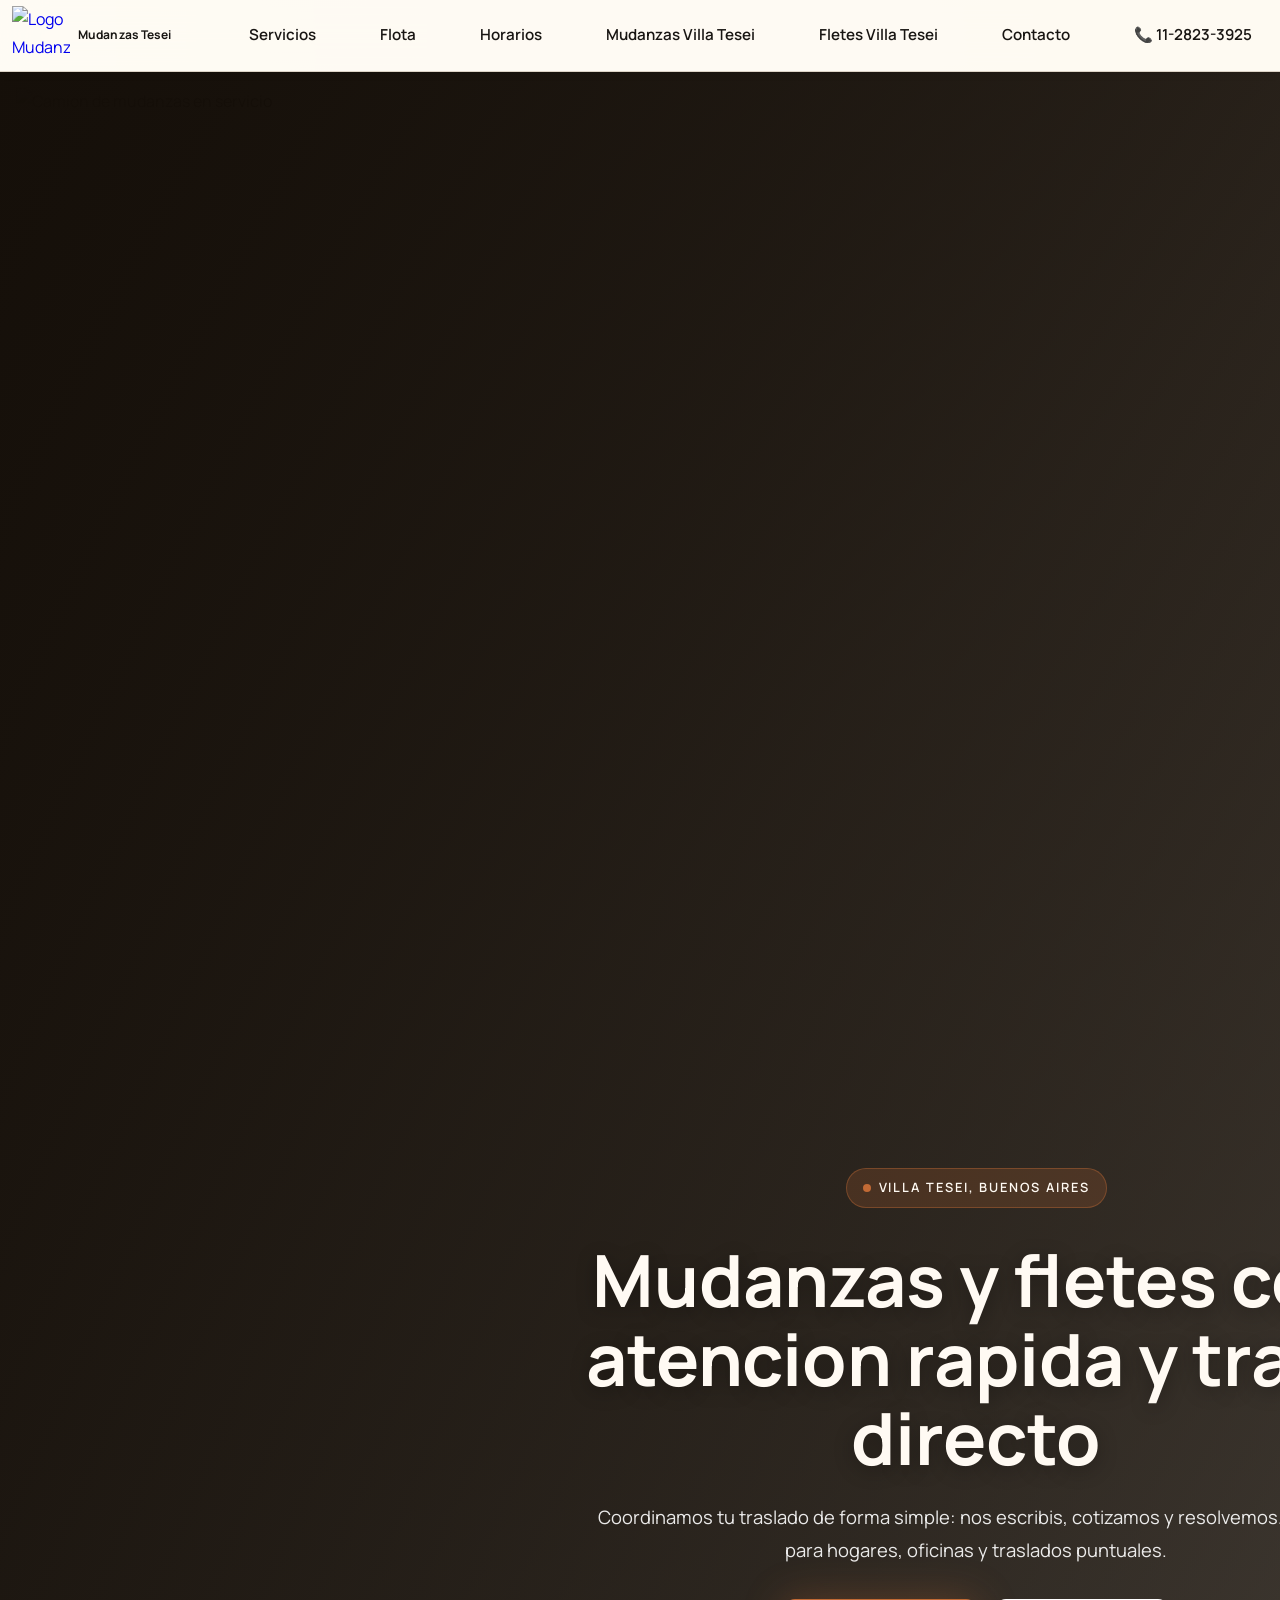
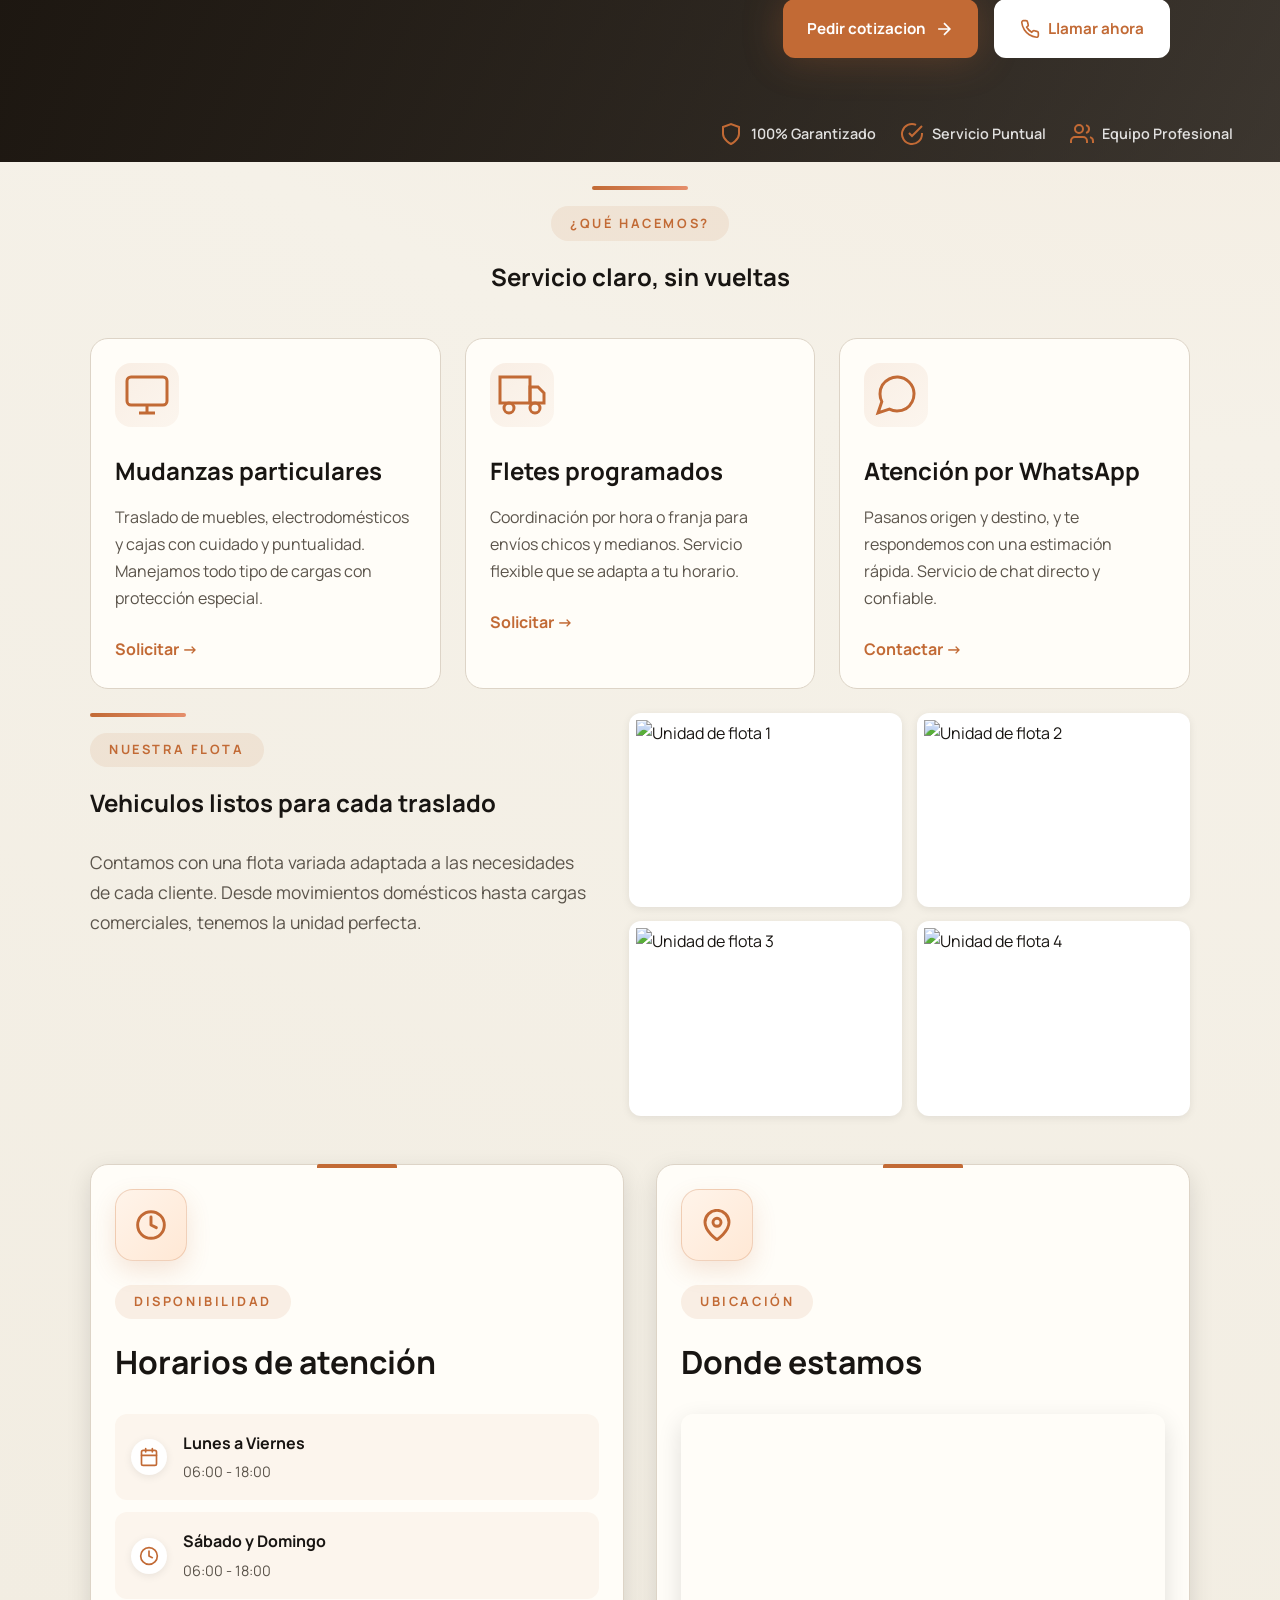
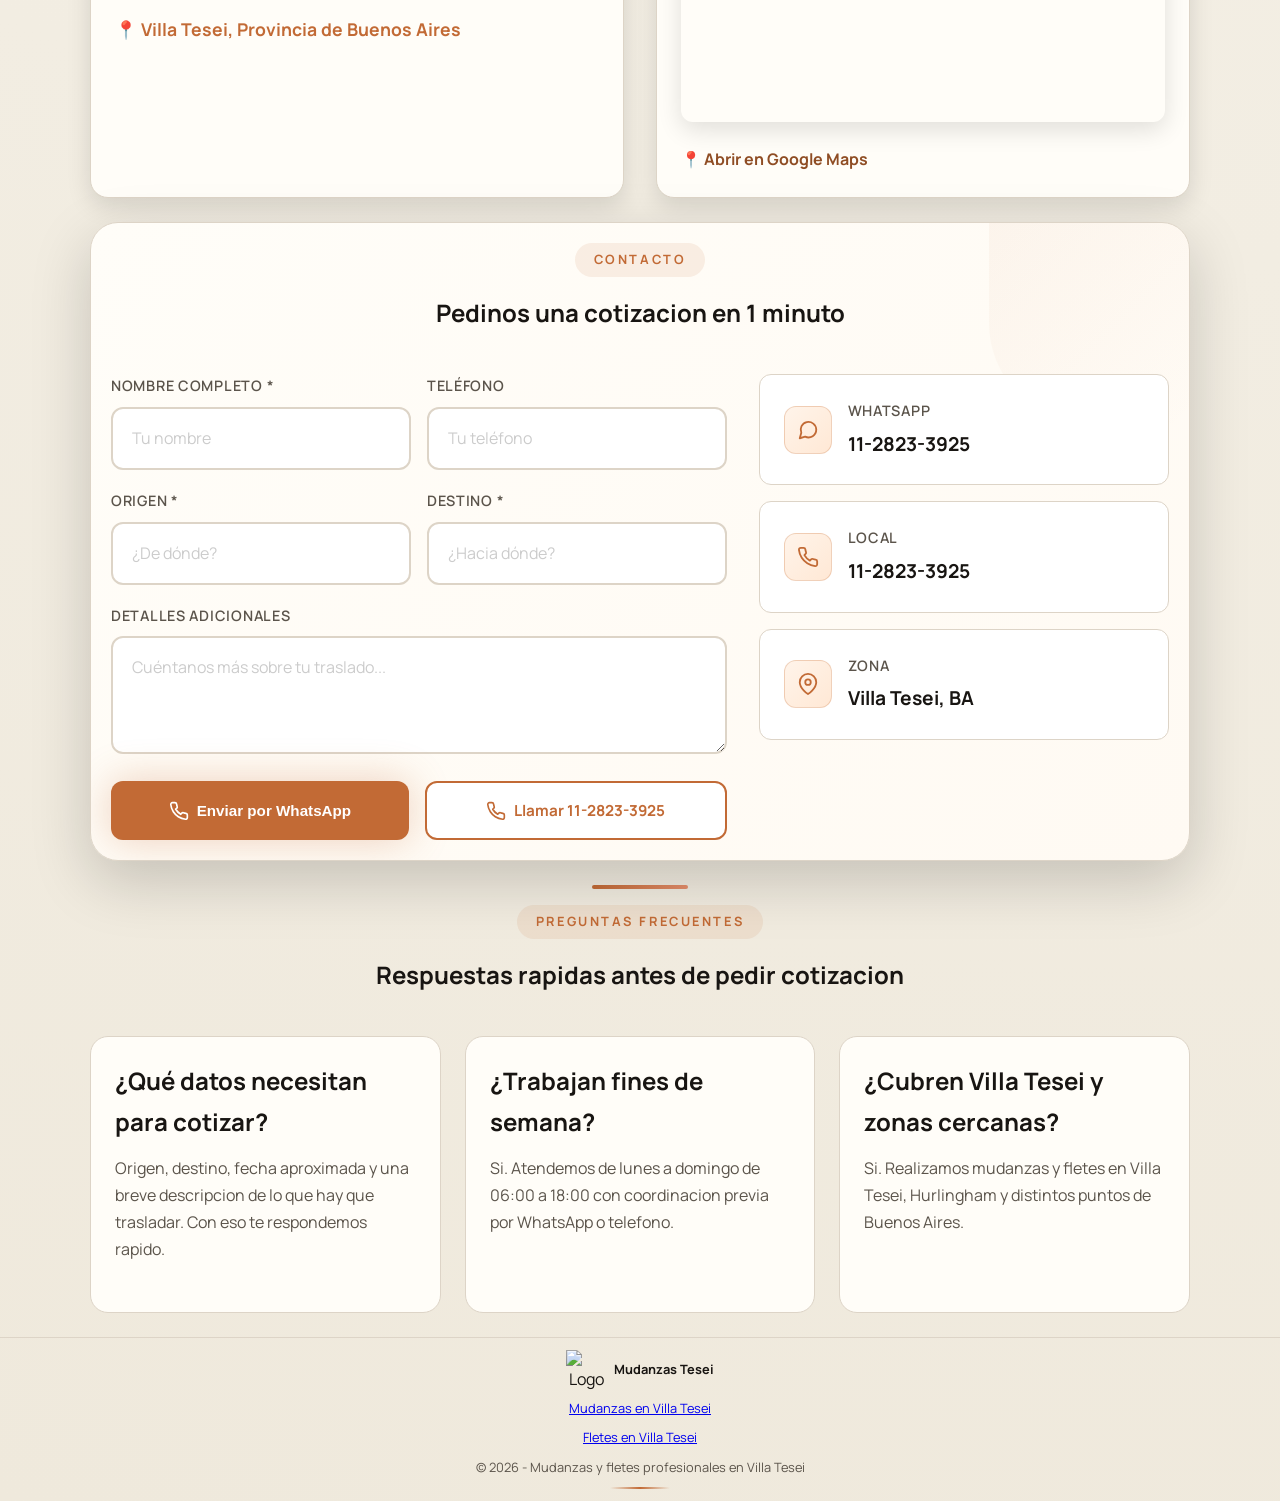
==== index.html @ 7f0cae2c "fletes act" ====
<!doctype html>
<html lang="es">
  <head>
    <meta charset="UTF-8" />
    <meta name="viewport" content="width=device-width, initial-scale=1.0" />
    <meta
      name="description"
      content="Mudanzas Tesei - Mudanzas y fletes en Villa Tesei. Atencion rapida por WhatsApp, flota propia y cobertura en Buenos Aires. Servicio profesional y seguro."
    />
    <link rel="canonical" href="https://www.mudanzastesei.com/" />
    <meta name="robots" content="index,follow,max-image-preview:large" />
    <meta property="og:type" content="website" />
    <meta property="og:locale" content="es_AR" />
    <meta property="og:site_name" content="Mudanzas Tesei" />
    <meta property="og:title" content="Mudanzas Tesei | Mudanzas y Fletes | Villa Tesei" />
    <meta property="og:description" content="Mudanzas y fletes en Villa Tesei con atencion rapida por WhatsApp. Flota propia y cobertura en Buenos Aires." />
    <meta property="og:url" content="https://www.mudanzastesei.com/" />
    <meta property="og:image" content="https://www.mudanzastesei.com/assets/logo.png" />
    <meta name="twitter:card" content="summary_large_image" />
    <meta name="twitter:title" content="Mudanzas Tesei | Mudanzas y Fletes | Villa Tesei" />
    <meta name="twitter:description" content="Mudanzas y fletes en Villa Tesei con atencion rapida por WhatsApp." />
    <meta name="twitter:image" content="https://www.mudanzastesei.com/assets/logo.png" />
    <link rel="icon" type="image/png" href="./assets/logo_.png" />
    <link rel="shortcut icon" type="image/png" href="./assets/logo_.png" />
    <link rel="apple-touch-icon" href="./assets/logo_.png" />
    <title>Mudanzas Tesei | Mudanzas y Fletes | Villa Tesei</title>
    <link rel="preconnect" href="https://fonts.googleapis.com" />
    <link rel="preconnect" href="https://fonts.gstatic.com" crossorigin />
    <link rel="preload" as="image" href="./assets/bg.jpg" />
    <link
      href="https://fonts.googleapis.com/css2?family=Cormorant+Garamond:wght@500;600;700&family=Manrope:wght@400;500;600;700&display=swap"
      rel="stylesheet"
    />
    <script type="application/ld+json">
      {
        "@context": "https://schema.org",
        "@graph": [
          {
            "@type": "LocalBusiness",
            "@id": "https://www.mudanzastesei.com/#localbusiness",
            "name": "Mudanzas Tesei",
            "url": "https://www.mudanzastesei.com/",
            "image": "https://www.mudanzastesei.com/assets/logo.png",
            "telephone": "+54 9 11 2823-3925",
            "address": {
              "@type": "PostalAddress",
              "addressLocality": "Villa Tesei",
              "addressRegion": "Buenos Aires",
              "addressCountry": "AR"
            },
            "areaServed": [
              "Villa Tesei",
              "Hurlingham",
              "Buenos Aires"
            ],
            "openingHoursSpecification": [
              {
                "@type": "OpeningHoursSpecification",
                "dayOfWeek": [
                  "Monday",
                  "Tuesday",
                  "Wednesday",
                  "Thursday",
                  "Friday",
                  "Saturday",
                  "Sunday"
                ],
                "opens": "06:00",
                "closes": "18:00"
              }
            ]
          },
          {
            "@type": "Service",
            "@id": "https://www.mudanzastesei.com/#service",
            "name": "Mudanzas y fletes en Villa Tesei",
            "serviceType": "Mudanzas particulares, fletes programados y traslados",
            "provider": {
              "@id": "https://www.mudanzastesei.com/#localbusiness"
            },
            "areaServed": {
              "@type": "City",
              "name": "Villa Tesei"
            }
          },
          {
            "@type": "FAQPage",
            "@id": "https://www.mudanzastesei.com/#faq",
            "mainEntity": [
              {
                "@type": "Question",
                "name": "¿Qué datos necesitan para cotizar una mudanza?",
                "acceptedAnswer": {
                  "@type": "Answer",
                  "text": "Necesitamos origen, destino, fecha aproximada y una breve descripcion de la carga para darte una cotizacion rapida por WhatsApp."
                }
              },
              {
                "@type": "Question",
                "name": "¿Trabajan fines de semana?",
                "acceptedAnswer": {
                  "@type": "Answer",
                  "text": "Si. Atendemos de lunes a domingo de 06:00 a 18:00 con coordinacion previa."
                }
              },
              {
                "@type": "Question",
                "name": "¿Hacen mudanzas y fletes en Villa Tesei y alrededores?",
                "acceptedAnswer": {
                  "@type": "Answer",
                  "text": "Si. Trabajamos en Villa Tesei, Hurlingham y zonas cercanas de Buenos Aires."
                }
              }
            ]
          }
        ]
      }
    </script>
    <link rel="stylesheet" href="./styles.css" />
  </head>
  <body>
    <header class="topbar glass-effect" id="inicio">
      <a class="brand" href="#inicio" aria-label="Ir al inicio">
        <img src="./assets/logo.png" alt="Logo Mudanzas Tesei" width="58" height="58" fetchpriority="low" decoding="async" />
        <span class="logo-text">Mudanzas Tesei</span>
      </a>

      <button class="menu-toggle" id="menuToggle" aria-expanded="false" aria-controls="mainMenu" aria-label="Abrir menu">
        <span class="hamburger"></span>
      </button>

      <nav class="menu" id="mainMenu">
        <a href="#servicios" class="nav-link">Servicios</a>
        <a href="#flota" class="nav-link">Flota</a>
        <a href="#horarios" class="nav-link">Horarios</a>
        <a href="./mudanzas-villa-tesei.html" class="nav-link">Mudanzas Villa Tesei</a>
        <a href="./fletes-villa-tesei.html" class="nav-link">Fletes Villa Tesei</a>
        <a href="#contacto" class="nav-link">Contacto</a>
        <a href="tel:+5491128233925" class="nav-link phone-link">📞 11-2823-3925</a>
      </nav>
    </header>

    <main>
      <section class="hero">
        <img
          class="hero-media"
          src="./assets/bg.jpg"
          alt="Camion de mudanzas en servicio"
          width="1920"
          height="1080"
          fetchpriority="high"
          decoding="async"
        />
        <div class="hero-overlay"></div>
        <div class="hero-content">
          <div class="hero-badge fade-in">
            <span class="badge-dot"></span>
            <span>Villa Tesei, Buenos Aires</span>
          </div>
          <h1 class="slide-up">
            Mudanzas y fletes con atencion rapida y trato directo
          </h1>
          <p class="hero-copy slide-up delay-1">
            Coordinamos tu traslado de forma simple: nos escribis, cotizamos y resolvemos.
            Servicio para hogares, oficinas y traslados puntuales.
          </p>
          <div class="hero-actions slide-up delay-2">
            <a class="btn btn-primary btn-glow" href="#contacto">
              <span>Pedir cotizacion</span>
              <svg class="arrow-icon" width="20" height="20" viewBox="0 0 24 24" fill="none" stroke="currentColor" stroke-width="2">
                <path d="M5 12h14M12 5l7 7-7 7"/>
              </svg>
            </a>
            <a class="btn btn-secondary" href="tel:+5491128233925">
              <svg width="20" height="20" viewBox="0 0 24 24" fill="none" stroke="currentColor" stroke-width="2">
                <path d="M22 16.92v3a2 2 0 0 1-2.18 2 19.79 19.79 0 0 1-8.63-3.07 19.5 19.5 0 0 1-6-6 19.79 19.79 0 0 1-3.07-8.67A2 2 0 0 1 4.11 2h3a2 2 0 0 1 2 1.72 12.84 12.84 0 0 0 .7 2.81 2 2 0 0 1-.45 2.11L8.09 9.91a16 16 0 0 0 6 6l1.27-1.27a2 2 0 0 1 2.11-.45 12.84 12.84 0 0 0 2.81.7A2 2 0 0 1 22 16.92z"/>
              </svg>
              Llamar ahora
            </a>
          </div>
          <div class="trust-badges slide-up delay-3">
            <div class="trust-item">
              <svg width="24" height="24" viewBox="0 0 24 24" fill="none" stroke="#c26a35" stroke-width="2">
                <path d="M12 22s8-4 8-10V5l-8-3-8 3v7c0 6 8 10 8 10z"/>
              </svg>
              <span>100% Garantizado</span>
            </div>
            <div class="trust-item">
              <svg width="24" height="24" viewBox="0 0 24 24" fill="none" stroke="#c26a35" stroke-width="2">
                <path d="M22 11.08V12a10 10 0 1 1-5.93-9.14"/>
                <polyline points="22 4 12 14.01 9 11.01"/>
              </svg>
              <span>Servicio Puntual</span>
            </div>
            <div class="trust-item">
              <svg width="24" height="24" viewBox="0 0 24 24" fill="none" stroke="#c26a35" stroke-width="2">
                <path d="M17 21v-2a4 4 0 0 0-4-4H5a4 4 0 0 0-4 4v2"/>
                <circle cx="9" cy="7" r="4"/>
                <path d="M23 21v-2a4 4 0 0 0-3-3.87"/>
                <path d="M16 3.13a4 4 0 0 1 0 7.75"/>
              </svg>
              <span>Equipo Profesional</span>
            </div>
          </div>
        </div>
      </section>

      <section class="section" id="servicios">
        <div class="section-header">
          <div class="section-decoration"></div>
          <div class="section-content">
            <span class="kicker fade-in">¿Qué hacemos?</span>
            <h2 class="slide-up">Servicio claro, sin vueltas</h2>
          </div>
        </div>
        <div class="cards-container">
          <article class="card card-hover fade-in">
            <div class="card-icon">
              <svg width="48" height="48" viewBox="0 0 24 24" fill="none" stroke="#c26a35" stroke-width="1.5">
                <rect x="2" y="3" width="20" height="14" rx="2" ry="2"/>
                <line x1="8" y1="21" x2="16" y2="21"/>
                <line x1="12" y1="17" x2="12" y2="21"/>
              </svg>
            </div>
            <h3>Mudanzas particulares</h3>
            <p>Traslado de muebles, electrodomésticos y cajas con cuidado y puntualidad. Manejamos todo tipo de cargas con protección especial.</p>
            <a href="#contacto" class="card-link">Solicitar &rarr;</a>
          </article>
          <article class="card card-hover fade-in delay-1">
            <div class="card-icon">
              <svg width="48" height="48" viewBox="0 0 24 24" fill="none" stroke="#c26a35" stroke-width="1.5">
                <rect x="1" y="3" width="15" height="13"/>
                <polygon points="16 8 20 8 23 11 23 16 16 16 16 8"/>
                <circle cx="5.5" cy="18.5" r="2.5"/>
                <circle cx="18.5" cy="18.5" r="2.5"/>
              </svg>
            </div>
            <h3>Fletes programados</h3>
            <p>Coordinación por hora o franja para envíos chicos y medianos. Servicio flexible que se adapta a tu horario.</p>
            <a href="#contacto" class="card-link">Solicitar &rarr;</a>
          </article>
          <article class="card card-hover fade-in delay-2">
            <div class="card-icon">
              <svg width="48" height="48" viewBox="0 0 24 24" fill="none" stroke="#c26a35" stroke-width="1.5">
                <path d="M21 11.5a8.38 8.38 0 0 1-.9 3.8 8.5 8.5 0 0 1-7.6 4.7 8.38 8.38 0 0 1-3.8-.9L3 21l1.9-5.7a8.38 8.38 0 0 1-.9-3.8 8.5 8.5 0 0 1 4.7-7.6 8.38 8.38 0 0 1 3.8-.9h.5a8.48 8.48 0 0 1 8 8v.5z"/>
              </svg>
            </div>
            <h3>Atención por WhatsApp</h3>
            <p>Pasanos origen y destino, y te respondemos con una estimación rápida. Servicio de chat directo y confiable.</p>
            <a href="https://wa.me/5491128233925" class="card-link">Contactar &rarr;</a>
          </article>
        </div>
      </section>

      <section class="section section-soft" id="flota">
        <div class="section-split">
          <div class="section-left">
            <div class="section-decoration"></div>
            <div class="section-content">
              <span class="kicker fade-in">Nuestra flota</span>
              <h2 class="slide-up">Vehiculos listos para cada traslado</h2>
              <p class="section-text slide-up delay-1">
                Contamos con una flota variada adaptada a las necesidades de cada cliente. Desde movimientos domésticos hasta cargas comerciales, tenemos la unidad perfecta.
              </p>
            </div>
          </div>
          <div class="fleet-gallery">
            <div class="fleet-item">
              <img src="./assets/image1.png" alt="Unidad de flota 1" loading="lazy" width="600" height="400" decoding="async" />
              <div class="fleet-overlay">
                <span>Vehículo 1</span>
              </div>
            </div>
            <div class="fleet-item">
              <img src="./assets/image2.png" alt="Unidad de flota 2" loading="lazy" width="600" height="400" decoding="async" />
              <div class="fleet-overlay">
                <span>Vehículo 2</span>
              </div>
            </div>
            <div class="fleet-item">
              <img src="./assets/image3.png" alt="Unidad de flota 3" loading="lazy" width="600" height="400" decoding="async" />
              <div class="fleet-overlay">
                <span>Vehículo 3</span>
              </div>
            </div>
            <div class="fleet-item">
              <img src="./assets/image4.png" alt="Unidad de flota 4" loading="lazy" width="600" height="400" decoding="async" />
              <div class="fleet-overlay">
                <span>Vehículo 4</span>
              </div>
            </div>
          </div>
        </div>
      </section>

      <section class="section split" id="horarios">
        <div class="panel">
          <div class="panel-icon">
            <svg width="32" height="32" viewBox="0 0 24 24" fill="none" stroke="currentColor" stroke-width="2.2" stroke-linecap="round" stroke-linejoin="round">
              <circle cx="12" cy="12" r="10"/>
              <polyline points="12 6 12 12 16 14"/>
            </svg>
          </div>
          <div class="panel-content">
            <span class="kicker fade-in">Disponibilidad</span>
            <h2 class="slide-up">Horarios de atención</h2>
            <ul class="schedule">
              <li class="schedule-item slide-up delay-1">
                <div class="schedule-icon">
                  <svg width="20" height="20" viewBox="0 0 24 24" fill="none" stroke="currentColor" stroke-width="2" stroke-linecap="round" stroke-linejoin="round">
                    <rect x="3" y="4" width="18" height="18" rx="2" ry="2"/>
                    <line x1="16" y1="2" x2="16" y2="6"/>
                    <line x1="8" y1="2" x2="8" y2="6"/>
                    <line x1="3" y1="10" x2="21" y2="10"/>
                  </svg>
                </div>
                <div class="schedule-info">
                  <strong>Lunes a Viernes</strong>
                  <span>06:00 - 18:00</span>
                </div>
              </li>
              <li class="schedule-item slide-up delay-2">
                <div class="schedule-icon">
                  <svg width="20" height="20" viewBox="0 0 24 24" fill="none" stroke="currentColor" stroke-width="2" stroke-linecap="round" stroke-linejoin="round">
                    <circle cx="12" cy="12" r="10"/>
                    <polyline points="12 6 12 12 16 14"/>
                  </svg>
                </div>
                <div class="schedule-info">
                  <strong>Sábado y Domingo</strong>
                  <span>06:00 - 18:00</span>
                </div>
              </li>
            </ul>
            <p class="location slide-up delay-3">
              📍 Villa Tesei, Provincia de Buenos Aires
            </p>
          </div>
        </div>

        <div class="panel map-panel">
          <div class="panel-icon">
            <svg width="32" height="32" viewBox="0 0 24 24" fill="none" stroke="currentColor" stroke-width="2.2" stroke-linecap="round" stroke-linejoin="round">
              <path d="M21 10c0 7-9 13-9 13s-9-6-9-13a9 9 0 0 1 18 0z"/>
              <circle cx="12" cy="10" r="3"/>
            </svg>
          </div>
          <div class="panel-content">
            <span class="kicker fade-in">Ubicación</span>
            <h2 class="slide-up">Donde estamos</h2>
            <div class="map-wrapper">
              <iframe
                title="Ubicacion de Mudanzas Tesei"
                src="https://www.google.com/maps?q=Villa+Tesei,+Buenos+Aires&output=embed"
                loading="lazy"
                referrerpolicy="no-referrer-when-downgrade"
              ></iframe>
            </div>
            <a class="text-link" href="https://maps.google.com/?q=Villa+Tesei,+Buenos+Aires" target="_blank" rel="noopener noreferrer">
              📍 Abrir en Google Maps
            </a>
          </div>
        </div>
      </section>

      <section class="section" id="contacto">
        <div class="contact-wrapper">
          <div class="contact-header">
            <div class="contact-decoration"></div>
            <div class="contact-content">
              <span class="kicker fade-in">Contacto</span>
              <h2 class="slide-up">Pedinos una cotizacion en 1 minuto</h2>
            </div>
          </div>

          <div class="contact-container">
            <form class="contact-form" id="quoteForm">
              <div class="form-row">
                <div class="form-group fade-in">
                  <label for="name">Nombre completo *</label>
                  <input type="text" id="name" name="name" required placeholder="Tu nombre" />
                </div>
                <div class="form-group fade-in delay-1">
                  <label for="phone">Teléfono</label>
                  <input type="tel" id="phone" name="phone" placeholder="Tu teléfono" />
                </div>
              </div>
              <div class="form-row">
                <div class="form-group fade-in delay-2">
                  <label for="origin">Origen *</label>
                  <input type="text" id="origin" name="origin" required placeholder="¿De dónde?" />
                </div>
                <div class="form-group fade-in delay-3">
                  <label for="destination">Destino *</label>
                  <input type="text" id="destination" name="destination" required placeholder="¿Hacia dónde?" />
                </div>
              </div>
              <div class="form-group fade-in">
                <label for="details">Detalles adicionales</label>
                <textarea id="details" name="details" rows="3" placeholder="Cuéntanos más sobre tu traslado..."></textarea>
              </div>
              <div class="form-actions fade-in">
                <button type="submit" class="btn btn-primary btn-glow">
                  <svg width="20" height="20" viewBox="0 0 24 24" fill="none" stroke="currentColor" stroke-width="2">
                    <path d="M22 16.92v3a2 2 0 0 1-2.18 2 19.79 19.79 0 0 1-8.63-3.07 19.5 19.5 0 0 1-6-6 19.79 19.79 0 0 1-3.07-8.67A2 2 0 0 1 4.11 2h3a2 2 0 0 1 2 1.72 12.84 12.84 0 0 0 .7 2.81 2 2 0 0 1-.45 2.11L8.09 9.91a16 16 0 0 0 6 6l1.27-1.27a2 2 0 0 1 2.11-.45 12.84 12.84 0 0 0 2.81.7A2 2 0 0 1 22 16.92z"/>
                  </svg>
                  <span>Enviar por WhatsApp</span>
                </button>
                <a class="btn btn-secondary" href="tel:+5491128233925">
                  <svg width="20" height="20" viewBox="0 0 24 24" fill="none" stroke="currentColor" stroke-width="2" stroke-linecap="round" stroke-linejoin="round" aria-hidden="true">
                    <path d="M22 16.92v3a2 2 0 0 1-2.18 2 19.79 19.79 0 0 1-8.63-3.07 19.5 19.5 0 0 1-6-6 19.79 19.79 0 0 1-3.07-8.67A2 2 0 0 1 4.11 2h3a2 2 0 0 1 2 1.72 12.84 12.84 0 0 0 .7 2.81 2 2 0 0 1-.45 2.11L8.09 9.91a16 16 0 0 0 6 6l1.27-1.27a2 2 0 0 1 2.11-.45 12.84 12.84 0 0 0 2.81.7A2 2 0 0 1 22 16.92z"/>
                  </svg>
                  <span>Llamar 11-2823-3925</span>
                </a>
              </div>
            </form>

            <div class="contact-info fade-in delay-2">
              <div class="info-card">
                <div class="info-icon">
                  <svg width="22" height="22" viewBox="0 0 24 24" fill="none" stroke="currentColor" stroke-width="2" stroke-linecap="round" stroke-linejoin="round">
                    <path d="M21 11.5A8.5 8.5 0 0 1 8.9 19.3L3 21l1.7-5.9A8.5 8.5 0 1 1 21 11.5z"/>
                  </svg>
                </div>
                <div class="info-content">
                  <h4>WhatsApp</h4>
                  <p>11-2823-3925</p>
                </div>
              </div>
              <div class="info-card fade-in delay-1">
                <div class="info-icon">
                  <svg width="22" height="22" viewBox="0 0 24 24" fill="none" stroke="currentColor" stroke-width="2" stroke-linecap="round" stroke-linejoin="round">
                    <path d="M22 16.92v3a2 2 0 0 1-2.18 2 19.79 19.79 0 0 1-8.63-3.07 19.5 19.5 0 0 1-6-6 19.79 19.79 0 0 1-3.07-8.67A2 2 0 0 1 4.11 2h3a2 2 0 0 1 2 1.72 12.84 12.84 0 0 0 .7 2.81 2 2 0 0 1-.45 2.11L8.09 9.91a16 16 0 0 0 6 6l1.27-1.27a2 2 0 0 1 2.11-.45 12.84 12.84 0 0 0 2.81.7A2 2 0 0 1 22 16.92z"/>
                  </svg>
                </div>
                <div class="info-content">
                  <h4>Local</h4>
                  <p>11-2823-3925</p>
                </div>
              </div>
              <div class="info-card fade-in delay-2">
                <div class="info-icon">
                  <svg width="22" height="22" viewBox="0 0 24 24" fill="none" stroke="currentColor" stroke-width="2" stroke-linecap="round" stroke-linejoin="round">
                    <path d="M21 10c0 7-9 13-9 13s-9-6-9-13a9 9 0 0 1 18 0z"/>
                    <circle cx="12" cy="10" r="3"/>
                  </svg>
                </div>
                <div class="info-content">
                  <h4>Zona</h4>
                  <p>Villa Tesei, BA</p>
                </div>
              </div>
            </div>
          </div>
        </div>
      </section>

      <section class="section" id="faq">
        <div class="section-header">
          <div class="section-decoration"></div>
          <div class="section-content">
            <span class="kicker fade-in">Preguntas frecuentes</span>
            <h2 class="slide-up">Respuestas rapidas antes de pedir cotizacion</h2>
          </div>
        </div>
        <div class="cards-container faq-grid">
          <article class="card fade-in">
            <h3>¿Qué datos necesitan para cotizar?</h3>
            <p>Origen, destino, fecha aproximada y una breve descripcion de lo que hay que trasladar. Con eso te respondemos rapido.</p>
          </article>
          <article class="card fade-in delay-1">
            <h3>¿Trabajan fines de semana?</h3>
            <p>Si. Atendemos de lunes a domingo de 06:00 a 18:00 con coordinacion previa por WhatsApp o telefono.</p>
          </article>
          <article class="card fade-in delay-2">
            <h3>¿Cubren Villa Tesei y zonas cercanas?</h3>
            <p>Si. Realizamos mudanzas y fletes en Villa Tesei, Hurlingham y distintos puntos de Buenos Aires.</p>
          </article>
        </div>
      </section>
    </main>

    <footer class="footer">
      <div class="footer-content">
        <div class="footer-brand">
          <img src="./assets/logo.png" alt="Logo Mudanzas Tesei" width="40" height="40" loading="lazy" decoding="async" />
          <span>Mudanzas Tesei</span>
        </div>
        <p><a class="footer-link" href="./mudanzas-villa-tesei.html">Mudanzas en Villa Tesei</a></p>
        <p><a class="footer-link" href="./fletes-villa-tesei.html">Fletes en Villa Tesei</a></p>
        <p>© <span id="year"></span> - Mudanzas y fletes profesionales en Villa Tesei</p>
      </div>
      <div class="footer-decorations">
        <div class="footer-line"></div>
      </div>
    </footer>

    <script src="./main.js"></script>
  </body>
</html>
---- styles.css ----
:root {
  --bg: #f5f1e8;
  --surface: #fffdf8;
  --text: #181512;
  --text-light: #7a7065;
  --muted: #5b544b;
  --line: #ddd4c7;
  --brand: #c26a35;
  --brand-deep: #8f4d24;
  --brand-light: #e58e6b;
  --hero-shadow: rgba(9, 8, 7, 0.5);
  --radius: 18px;
  --shadow-sm: 0 2px 8px rgba(0,0,0,0.08);
  --shadow-md: 0 8px 24px rgba(0,0,0,0.12);
  --shadow-lg: 0 20px 60px rgba(0,0,0,0.18);
  --shadow-glow: 0 0 40px rgba(194, 106, 53, 0.3);
}

* {
  box-sizing: border-box;
  margin: 0;
  padding: 0;
}

html {
  scroll-behavior: smooth;
}

body {
  margin: 0;
  background: radial-gradient(circle at top right, #f0dfcb 0%, var(--bg) 42%, #efe9dc 100%);
  color: var(--text);
  font-family: "Manrope", "Segoe UI", sans-serif;
  line-height: 1.7;
  overflow-x: hidden;
}

img {
  max-width: 100%;
  display: block;
  object-fit: cover;
}

/* Topbar */
.topbar {
  position: sticky;
  top: 0;
  z-index: 1000;
  display: flex;
  align-items: center;
  justify-content: space-between;
  gap: 0.75rem;
  padding: 0.4rem 0.75rem;
  background: rgba(255, 252, 246, 0.92);
  backdrop-filter: blur(20px);
  -webkit-backdrop-filter: blur(20px);
  border-bottom: 1px solid var(--line);
  box-shadow: var(--shadow-sm);
  height: auto;
  min-height: 48px;
}

.brand {
  display: flex;
  align-items: center;
  gap: 0.5rem;
  text-decoration: none;
  transition: transform 0.2s ease;
}

.brand:hover {
  transform: scale(1.02);
}

.brand img {
  width: 58px;
  height: 58px;
  object-fit: contain;
}

.logo-text {
  font-weight: 700;
  font-size: 0.75rem;
  letter-spacing: 0.1px;
  color: var(--text);
}

.menu-toggle {
  display: none;
  width: 36px;
  height: 36px;
  padding: 0;
  background: transparent;
  border: 1px solid var(--line);
  cursor: pointer;
  transition: all 0.3s ease;
  position: relative;
}

.menu-toggle:hover {
  border-color: var(--brand);
  background: rgba(194, 106, 53, 0.05);
}

.menu {
  display: flex;
  align-items: center;
  gap: 0.5rem;
}

.menu a {
  color: var(--text);
  text-decoration: none;
  font-weight: 600;
  font-size: 0.8rem;
  padding: 0.35rem 0.6rem;
  border-radius: 6px;
  transition: all 0.3s ease;
}

.menu a:hover {
  color: var(--brand);
  background: rgba(194, 106, 53, 0.1);
}

.menu-toggle {
  display: none;
  flex-direction: column;
  gap: 5px;
  border: 1px solid var(--line);
  background: #fff;
  color: var(--text);
  border-radius: 12px;
  padding: 0.6rem 0.9rem;
  cursor: pointer;
  transition: all 0.3s ease;
}

.menu-toggle:hover {
  border-color: var(--brand);
  transform: scale(1.02);
}

.hamburger {
  width: 20px;
  height: 2px;
  background: var(--text);
  position: relative;
  transition: all 0.3s ease;
}

.hamburger::before,
.hamburger::after {
  content: '';
  position: absolute;
  width: 20px;
  height: 2px;
  background: var(--text);
  transition: all 0.3s ease;
}

.hamburger::before {
  top: -6px;
}

.hamburger::after {
  top: 6px;
}

.menu-toggle.active .hamburger {
  background: transparent;
}

.menu-toggle.active .hamburger::before {
  top: 0;
  transform: rotate(45deg);
}

.menu-toggle.active .hamburger::after {
  top: 0;
  transform: rotate(-45deg);
}

.menu {
  display: flex;
  align-items: center;
  gap: 2rem;
}

.menu a {
  color: var(--text);
  text-decoration: none;
  font-weight: 600;
  font-size: 0.95rem;
  padding: 0.5rem 1rem;
  border-radius: 8px;
  transition: all 0.3s ease;
  position: relative;
}

.menu a:hover {
  color: var(--brand);
  background: rgba(194, 106, 53, 0.1);
}

.menu a::after {
  content: '';
  position: absolute;
  bottom: 0;
  left: 50%;
  transform: translateX(-50%);
  width: 0;
  height: 2px;
  background: var(--brand);
  transition: all 0.3s ease;
}

.menu a:hover::after {
  width: 80%;
}

.phone-link {
  display: flex;
  align-items: center;
  gap: 0.5rem;
  color: var(--brand);
  font-weight: 700;
}

.phone-link:hover {
  background: var(--brand);
  color: white;
}

.phone-link:hover::after {
  background: white;
}

/* Hero Section */
.hero {
  position: relative;
  min-height: 70vh;
  background: url("./assets/bg.jpg") center / cover no-repeat;
  display: grid;
  place-items: center;
  padding: 1rem;
  overflow: hidden;
}

.hero::before {
  content: '';
  position: absolute;
  inset: 0;
  background: linear-gradient(135deg, rgba(20, 14, 8, 0.9) 0%, rgba(20, 14, 8, 0.6) 50%, rgba(20, 14, 8, 0.4) 100%);
}

.hero-overlay {
  position: absolute;
  inset: 0;
  background: linear-gradient(102deg, rgba(20, 14, 8, 0.95), rgba(20, 14, 8, 0.7));
}

.hero-content {
  position: relative;
  z-index: 1;
  width: min(920px, 100%);
  color: #fffaf3;
  text-align: center;
}

.hero-badge {
  display: inline-flex;
  align-items: center;
  gap: 0.5rem;
  padding: 0.5rem 1rem;
  background: rgba(194, 106, 53, 0.2);
  border: 1px solid rgba(194, 106, 53, 0.4);
  border-radius: 50px;
  font-size: 0.8rem;
  font-weight: 600;
  letter-spacing: 0.15em;
  text-transform: uppercase;
  margin-bottom: 1.5rem;
}

.badge-dot {
  width: 8px;
  height: 8px;
  background: var(--brand);
  border-radius: 50%;
  animation: pulse 2s ease-in-out infinite;
}

.hero h1 {
  margin-top: 0.5rem;
  font-size: clamp(2.3rem, 6vw, 4.5rem);
  line-height: 1.1;
  margin-bottom: 1.5rem;
  text-shadow: 0 4px 20px rgba(0,0,0,0.3);
}

.hero-copy {
  width: min(70ch, 100%);
  margin: 0 auto 2rem;
  font-size: 1.15rem;
  line-height: 1.8;
  color: rgba(255,255,255,0.9);
}

.hero-actions {
  display: flex;
  flex-wrap: wrap;
  gap: 1rem;
  justify-content: center;
  margin-bottom: 3rem;
}

.btn {
  display: inline-flex;
  align-items: center;
  justify-content: center;
  gap: 0.5rem;
  border-radius: 12px;
  padding: 0.9rem 1.5rem;
  text-decoration: none;
  border: none;
  font-weight: 700;
  font-size: 0.95rem;
  cursor: pointer;
  transition: all 0.3s cubic-bezier(0.4, 0, 0.2, 1);
  position: relative;
  overflow: hidden;
  width: auto;
}

.btn > * {
  position: relative;
  z-index: 1;
}

.btn-primary {
  background: var(--brand);
  color: white;
  box-shadow: var(--shadow-glow);
}

.btn-primary,
.btn-primary:hover,
.btn-primary:focus-visible {
  color: #fff;
}

.btn-primary::before {
  content: '';
  position: absolute;
  inset: 0;
  background: linear-gradient(135deg, var(--brand-light), var(--brand));
  opacity: 0;
  transition: opacity 0.3s ease;
  z-index: 0;
}

.btn-primary:hover::before {
  opacity: 1;
}

.btn-primary:hover {
  transform: translateY(-2px);
  box-shadow: 0 10px 40px rgba(194, 106, 53, 0.5);
}

.btn-secondary {
  background: white;
  color: var(--brand);
  border: 2px solid var(--brand);
}

.btn-secondary:hover {
  background: var(--brand);
  color: white;
  border-color: var(--brand);
  transform: translateY(-2px);
}

.hero .btn-secondary {
  background: white;
  color: var(--brand);
  border-color: white;
}

.hero .btn-secondary:hover {
  background: rgba(255, 255, 255, 0.12);
  color: #fff;
  border-color: #fff;
}

.arrow-icon {
  transition: transform 0.3s ease;
}

.btn-primary:hover .arrow-icon {
  transform: translateX(5px);
}

.trust-badges {
  display: flex;
  flex-wrap: wrap;
  gap: 1.5rem;
  justify-content: center;
  padding-top: 1rem;
}

.trust-item {
  display: flex;
  align-items: center;
  gap: 0.5rem;
  font-size: 0.9rem;
  font-weight: 600;
  color: rgba(255,255,255,0.85);
}

.trust-item svg {
  color: var(--brand);
}

/* Sections */
.section {
  width: min(1100px, calc(100% - 2rem));
  margin: 1.5rem auto;
}

.section-header,
.contact-header {
  margin-bottom: 2.5rem;
}

.section-decoration {
  width: 96px;
  height: 4px;
  background: linear-gradient(90deg, var(--brand), var(--brand-light));
  border-radius: 2px;
  margin-bottom: 1rem;
  margin-inline: auto;
}

.section-content,
.contact-content {
  text-align: center;
}

.kicker {
  display: inline-block;
  text-transform: uppercase;
  letter-spacing: 0.2em;
  font-weight: 700;
  font-size: 0.8rem;
  color: var(--brand);
  margin-bottom: 1rem;
  background: rgba(194, 106, 53, 0.1);
  padding: 0.4rem 1.2rem;
  border-radius: 50px;
}

.section-split {
  display: grid;
  grid-template-columns: minmax(280px, 0.95fr) minmax(0, 1.05fr);
  gap: 2rem;
  align-items: start;
}

.section-left .section-content {
  text-align: left;
}

.section-left .section-decoration {
  margin-left: 0;
}

.section-text {
  margin-top: 1.5rem;
  font-size: 1.1rem;
  color: var(--muted);
}

/* Cards */
.cards-container {
  display: grid;
  grid-template-columns: repeat(3, minmax(0, 1fr));
  gap: 1.5rem;
}

.card {
  background: var(--surface);
  border: 1px solid var(--line);
  border-radius: var(--radius);
  padding: 1.5rem;
  position: relative;
  overflow: hidden;
}

.card::before {
  content: '';
  position: absolute;
  top: 0;
  left: 0;
  right: 0;
  height: 4px;
  background: linear-gradient(90deg, var(--brand), var(--brand-light));
  transform: scaleX(0);
  transition: transform 0.4s ease;
}

.card:hover::before {
  transform: scaleX(1);
}

.card-icon {
  width: 64px;
  height: 64px;
  background: linear-gradient(135deg, rgba(194, 106, 53, 0.1), rgba(194, 106, 53, 0.05));
  border-radius: 16px;
  display: flex;
  align-items: center;
  justify-content: center;
  margin-bottom: 1.5rem;
  transition: transform 0.3s ease;
}

.card:hover .card-icon {
  transform: scale(1.1) rotate(5deg);
}

.card h3 {
  margin-bottom: 0.75rem;
  font-size: 1.5rem;
  color: var(--text);
}

.card p {
  margin-bottom: 1.5rem;
  color: var(--muted);
  line-height: 1.7;
}

.card-link {
  display: inline-flex;
  align-items: center;
  gap: 0.3rem;
  color: var(--brand);
  font-weight: 700;
  text-decoration: none;
  transition: all 0.3s ease;
}

.card-link:hover {
  gap: 0.5rem;
  transform: translateX(5px);
}

/* Fleet Section */
.fleet-gallery {
  display: grid;
  grid-template-columns: repeat(2, minmax(0, 1fr));
  gap: 0.9rem;
}

.fleet-item {
  position: relative;
  border-radius: 12px;
  overflow: hidden;
  background: white;
  padding: 0.45rem;
  box-shadow: var(--shadow-sm);
}

.fleet-item img {
  width: 100%;
  height: clamp(130px, 16vw, 180px);
  object-fit: contain;
  transition: transform 0.5s ease;
}

.fleet-gallery .floating {
  animation: none;
}

.fleet-overlay {
  position: absolute;
  inset: 0;
  background: linear-gradient(to top, rgba(194, 106, 53, 0.9), transparent);
  display: flex;
  align-items: flex-end;
  padding: 1rem;
  opacity: 0;
  transition: opacity 0.3s ease;
}

.fleet-item:hover img {
  transform: scale(1.05);
}

.fleet-item:hover .fleet-overlay {
  opacity: 1;
}

.fleet-overlay span {
  color: white;
  font-weight: 700;
  font-size: 0.9rem;
}

/* Split Section */
.split {
  display: grid;
  grid-template-columns: 1fr 1fr;
  gap: 2rem;
  margin-top: 3rem;
}

.panel {
  background: var(--surface);
  border: 1px solid var(--line);
  border-radius: var(--radius);
  padding: 1.5rem;
  box-shadow: var(--shadow-md);
  position: relative;
}

.panel::before {
  content: '';
  position: absolute;
  top: -1px;
  left: 50%;
  transform: translateX(-50%);
  width: 80px;
  height: 4px;
  background: var(--brand);
  border-radius: 2px 2px 0 0;
}

.panel-icon {
  width: 72px;
  height: 72px;
  background: linear-gradient(135deg, #fff4ea, #ffe8d5);
  border: 1px solid rgba(194, 106, 53, 0.24);
  border-radius: 18px;
  display: flex;
  align-items: center;
  justify-content: center;
  margin-bottom: 1.5rem;
  color: var(--brand);
  box-shadow: 0 10px 24px rgba(194, 106, 53, 0.16);
}

.panel h2 {
  margin-bottom: 0.5rem;
  font-size: 2rem;
  color: var(--text);
}

.panel-content h3 {
  margin-top: 0;
  font-size: 1.4rem;
}

.schedule {
  margin: 1.5rem 0 0;
  list-style: none;
}

.schedule-item {
  display: flex;
  gap: 1rem;
  align-items: center;
  padding: 1rem;
  background: rgba(194, 106, 53, 0.05);
  border-radius: 12px;
  margin-bottom: 0.75rem;
  transition: all 0.3s ease;
}

.schedule-item:hover {
  background: rgba(194, 106, 53, 0.1);
  transform: translateX(5px);
}

.schedule-icon {
  width: 36px;
  height: 36px;
  background: white;
  color: var(--brand);
  border-radius: 50%;
  display: flex;
  align-items: center;
  justify-content: center;
  box-shadow: var(--shadow-sm);
  flex-shrink: 0;
}

.schedule-info {
  display: flex;
  flex-direction: column;
}

.schedule-info strong {
  font-size: 1rem;
  color: var(--text);
  margin-bottom: 0.2rem;
}

.schedule-info span {
  font-size: 0.9rem;
  color: var(--muted);
}

.location {
  margin-top: 1rem;
  font-weight: 700;
  font-size: 1.1rem;
  color: var(--brand);
  display: flex;
  align-items: center;
  gap: 0.5rem;
}

/* Map */
.map-wrapper {
  position: relative;
  border-radius: 12px;
  overflow: hidden;
  margin: 1.5rem 0;
  box-shadow: var(--shadow-md);
}

.map-wrapper iframe {
  width: 100%;
  min-height: 300px;
  border: 0;
}

.text-link {
  display: inline-flex;
  align-items: center;
  gap: 0.5rem;
  color: var(--brand-deep);
  font-weight: 700;
  text-decoration: none;
  transition: all 0.3s ease;
}

.text-link:hover {
  gap: 0.8rem;
  transform: translateX(5px);
}

/* Contact Section */
.contact-wrapper {
  background: linear-gradient(135deg, var(--surface) 0%, #fffaf3 100%);
  border-radius: calc(var(--radius) + 10px);
  border: 1px solid var(--line);
  padding: 1.25rem;
  box-shadow: var(--shadow-lg);
  position: relative;
  overflow: hidden;
}

.contact-decoration {
  position: absolute;
  top: 0;
  right: 0;
  width: 200px;
  height: 200px;
  background: linear-gradient(135deg, rgba(194, 106, 53, 0.05), transparent);
  border-radius: 0 0 0 100px;
}

.contact-container {
  display: grid;
  grid-template-columns: 1.5fr 1fr;
  gap: 2rem;
}

.contact-form {
  display: flex;
  flex-direction: column;
  gap: 1.2rem;
  background: transparent;
  border: none;
  padding: 0;
}

.form-row {
  display: grid;
  grid-template-columns: 1fr 1fr;
  gap: 1rem;
}

.form-group {
  display: flex;
  flex-direction: column;
  gap: 0.5rem;
}

.form-group label {
  font-weight: 600;
  font-size: 0.9rem;
  color: var(--muted);
  text-transform: uppercase;
  letter-spacing: 0.05em;
}

.form-group input,
.form-group textarea {
  padding: 1rem 1.2rem;
  border: 2px solid var(--line);
  border-radius: 12px;
  font: inherit;
  font-size: 1rem;
  transition: all 0.3s ease;
  background: white;
}

.form-group input:focus,
.form-group textarea:focus {
  outline: none;
  border-color: var(--brand);
  box-shadow: 0 0 0 4px rgba(194, 106, 53, 0.1);
}

.form-group input::placeholder,
.form-group textarea::placeholder {
  color: #ccc;
}

.form-actions {
  display: flex;
  gap: 1rem;
  margin-top: 0.5rem;
}

.form-actions .btn {
  flex: 1;
}

/* Contact Info */
.contact-info {
  display: flex;
  flex-direction: column;
  gap: 1rem;
}

.info-card {
  display: flex;
  align-items: center;
  gap: 1rem;
  padding: 1.5rem;
  background: white;
  border: 1px solid var(--line);
  border-radius: 12px;
  transition: all 0.3s ease;
}

.info-card:hover {
  transform: translateX(5px);
  border-color: var(--brand);
  box-shadow: var(--shadow-md);
}

.info-icon {
  width: 48px;
  height: 48px;
  background: linear-gradient(135deg, #fff4ea, #ffe8d5);
  border: 1px solid rgba(194, 106, 53, 0.24);
  border-radius: 12px;
  display: flex;
  align-items: center;
  justify-content: center;
  color: var(--brand);
  flex-shrink: 0;
}

.info-content h4 {
  font-size: 0.9rem;
  color: var(--muted);
  font-weight: 600;
  text-transform: uppercase;
  margin-bottom: 0.25rem;
  letter-spacing: 0.05em;
}

.info-content p {
  font-size: 1.2rem;
  font-weight: 700;
  color: var(--text);
}

/* Footer */
.footer {
  padding: 0.75rem 0;
  text-align: center;
  border-top: 1px solid var(--line);
  position: relative;
}

.footer-content {
  display: flex;
  flex-direction: column;
  align-items: center;
  gap: 0.5rem;
}

.footer-brand {
  display: flex;
  align-items: center;
  gap: 0.5rem;
}

.footer-brand span {
  font-weight: 700;
  font-size: 0.8rem;
  color: var(--text);
}

.footer p {
  color: var(--muted);
  font-size: 0.8rem;
  margin: 0;
}

.footer-decorations {
  margin-top: 0.5rem;
}

.footer-line {
  width: 60px;
  height: 2px;
  background: linear-gradient(90deg, transparent, var(--brand), transparent);
  margin: 0 auto;
}

/* Animations */
@keyframes float {
  0%, 100% { transform: translateY(0px); }
  50% { transform: translateY(-10px); }
}

@keyframes pulse {
  0%, 100% { opacity: 1; }
  50% { opacity: 0.5; }
}

@keyframes fadeIn {
  from { opacity: 0; transform: translateY(10px); }
  to { opacity: 1; transform: translateY(0); }
}

@keyframes slideUp {
  from { opacity: 0; transform: translateY(20px); }
  to { opacity: 1; transform: translateY(0); }
}

/* Responsive */
@media (max-width: 900px) {
  .cards-container,
  .fleet-gallery,
  .split,
  .form-row {
    grid-template-columns: repeat(2, minmax(0, 1fr));
  }

  .contact-container {
    grid-template-columns: 1fr;
  }

  .section {
    margin: 3rem auto;
  }

  .section-split {
    grid-template-columns: 1fr;
    gap: 1.25rem;
  }

  .fleet-gallery {
    grid-template-columns: repeat(2, minmax(0, 1fr));
  }

  .hero h1 {
    font-size: clamp(2rem, 8vw, 3rem);
  }
}

@media (max-width: 700px) {
  .topbar {
    display: grid;
    grid-template-columns: 1fr auto;
    padding: 0.6rem 0.8rem;
    min-height: 56px;
  }

  .brand img {
    width: 50px;
    height: 50px;
  }

  .logo-text {
    font-size: 0.9rem;
  }

  .menu-toggle {
    display: flex;
    align-items: center;
    justify-content: center;
    width: 44px;
    height: 44px;
    padding: 0;
    gap: 0;
    border-radius: 12px;
    background: #fff;
    border: 1px solid var(--line);
  }

  .hamburger,
  .hamburger::before,
  .hamburger::after {
    width: 18px;
  }

  .hamburger {
    display: block;
    position: relative;
    height: 2px;
  }

  .hamburger::before,
  .hamburger::after {
    left: 0;
    height: 2px;
  }

  .hamburger::before {
    top: -6px;
  }

  .hamburger::after {
    top: 6px;
  }

  .menu {
    position: absolute;
    top: calc(100% + 8px);
    left: 0.5rem;
    right: 0.5rem;
    display: none;
    flex-direction: column;
    gap: 0.25rem;
    background: rgba(255, 252, 246, 0.98);
    backdrop-filter: blur(20px);
    border: 1px solid var(--line);
    border-radius: 14px;
    padding: 0.35rem;
    box-shadow: var(--shadow-lg);
  }

  .menu.is-open {
    display: flex;
  }

  .menu a {
    width: 100%;
    margin: 0;
    padding: 0.85rem 1rem;
    border-radius: 10px;
    border-top: none;
    font-size: 0.95rem;
  }

  .phone-link {
    justify-content: center;
    background: rgba(194, 106, 53, 0.08);
  }

  .cards-container,
  .split,
  .form-row {
    grid-template-columns: 1fr;
  }

  .section-soft .fleet-gallery {
    grid-template-columns: repeat(2, minmax(0, 1fr));
  }

  .hero-content {
    text-align: left;
  }

  .hero {
    min-height: 76vh;
    padding: 1.1rem 0.9rem;
  }

  .hero h1 {
    font-size: clamp(1.85rem, 9vw, 2.6rem);
    margin-bottom: 1rem;
  }

  .hero-copy {
    font-size: 1rem;
    line-height: 1.65;
    margin-bottom: 1.25rem;
  }

  .hero-actions {
    justify-content: flex-start;
    flex-direction: column;
    align-items: stretch;
    gap: 0.75rem;
  }

  .trust-badges {
    justify-content: flex-start;
  }

  .contact-wrapper {
    padding: 1.25rem;
  }

  .form-actions {
    flex-direction: column;
  }

  .form-actions .btn {
    width: 100%;
  }

  .panel {
    padding: 1.25rem;
  }

  .btn {
    padding: 0.9rem 1.25rem;
    font-size: 0.95rem;
    width: auto;
    justify-content: center;
  }

  .hero-actions .btn,
  .form-actions .btn {
    width: 100%;
  }

  .btn svg {
    width: 18px;
    height: 18px;
  }

  .btn span {
    font-size: 0.95rem;
  }

  .contact-container {
    gap: 1.5rem;
  }

  .form-row {
    gap: 0.75rem;
  }

  .fleet-gallery {
    gap: 0.5rem;
  }

  .fleet-item {
    padding: 0.2rem;
  }

  .fleet-item img {
    height: 120px;
  }

  .contact-info {
    gap: 0.75rem;
  }

  .info-card {
    padding: 1rem;
  }

  .schedule-item {
    padding: 0.75rem;
  }

  .section {
    margin: 1.6rem auto;
  }
}

@media (max-width: 480px) {
  .topbar {
    padding: 0.55rem 0.7rem;
  }

  .brand {
    min-width: 0;
  }

  .logo-text {
    font-size: 0.82rem;
    white-space: nowrap;
    overflow: hidden;
    text-overflow: ellipsis;
  }

  .menu-toggle {
    width: 42px;
    height: 42px;
  }

  .hero-badge {
    font-size: 0.68rem;
    letter-spacing: 0.09em;
    margin-bottom: 1rem;
  }

  .section {
    margin: 2rem auto;
  }

  .hero {
    min-height: 70vh;
    padding: 1rem;
  }

  .cards-container {
    gap: 1rem;
  }

  .card {
    padding: 1.5rem;
  }

  .fleet-gallery {
    gap: 0.5rem;
  }

  .fleet-item img {
    height: 140px;
  }

  .contact-wrapper {
    padding: 1rem;
  }
}

@media (max-width: 380px) {
  .logo-text {
    display: none;
  }

  .brand img {
    width: 26px;
    height: 26px;
  }
}
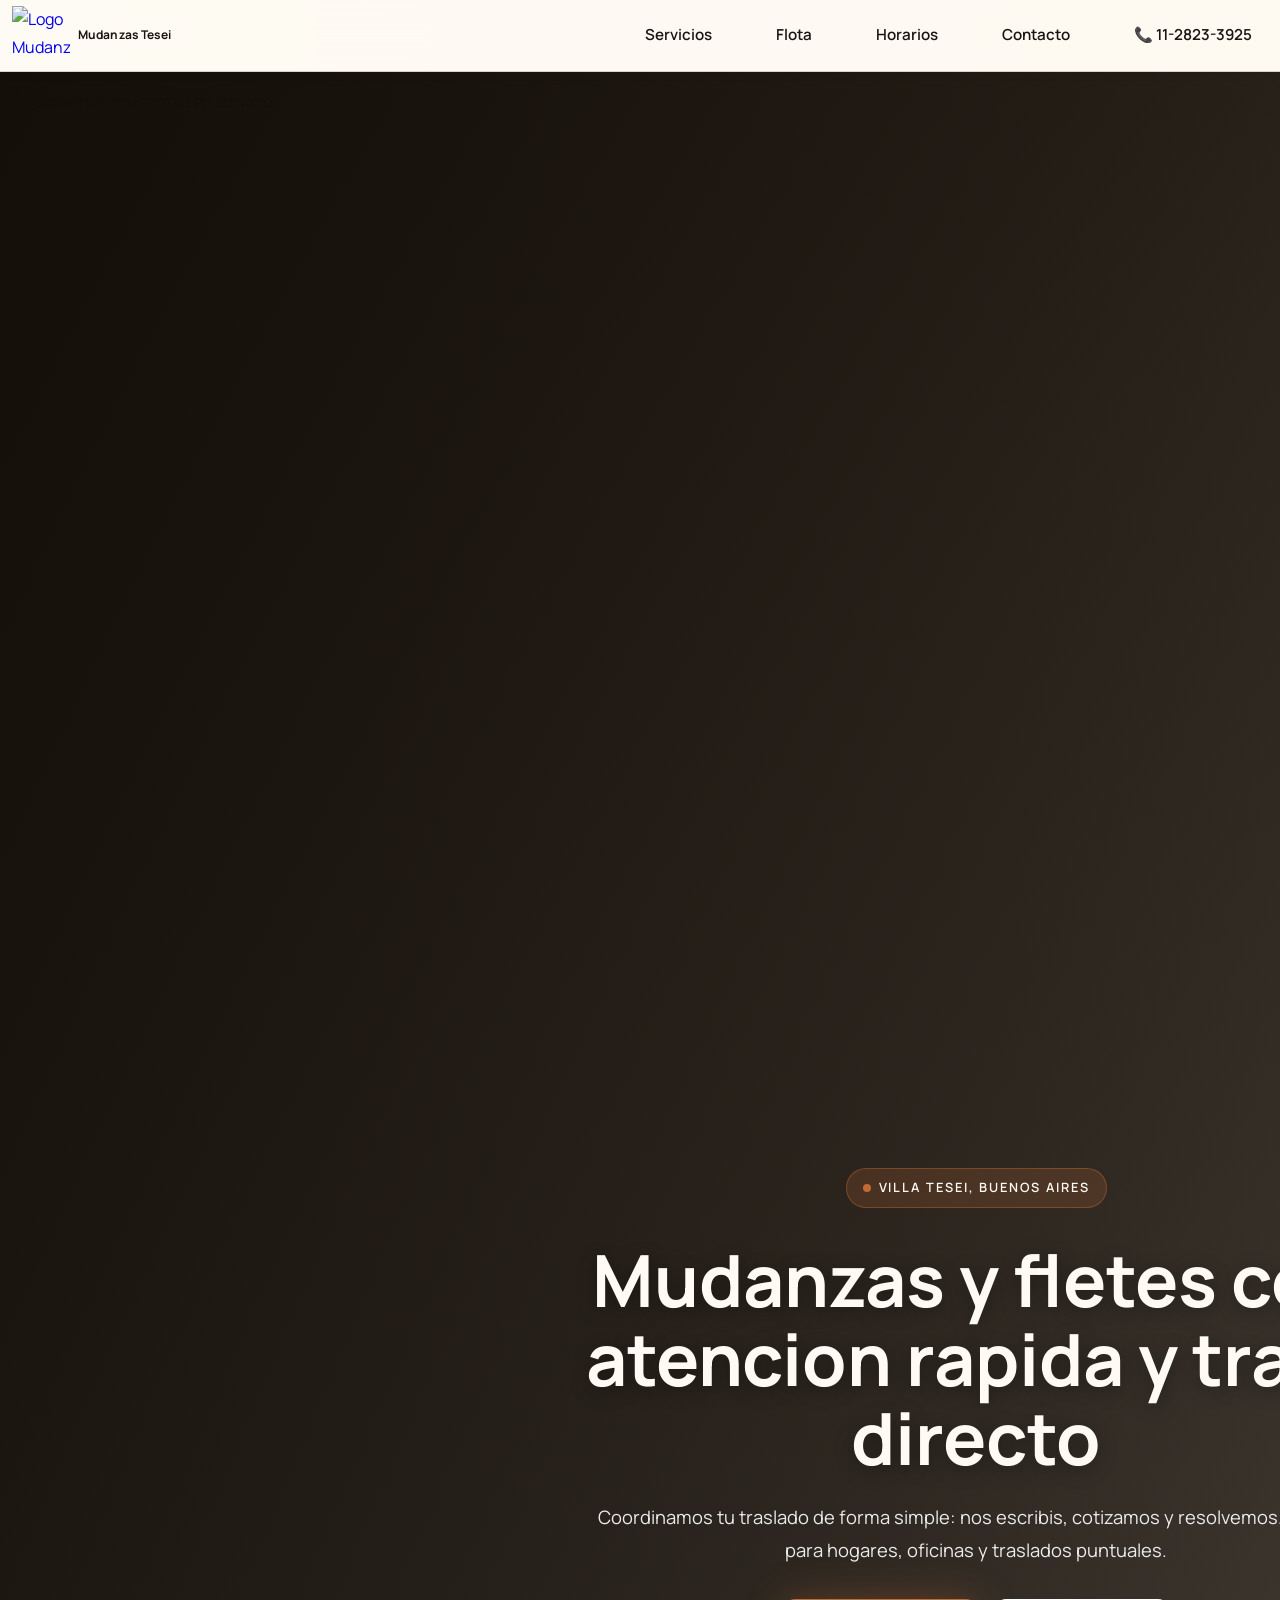
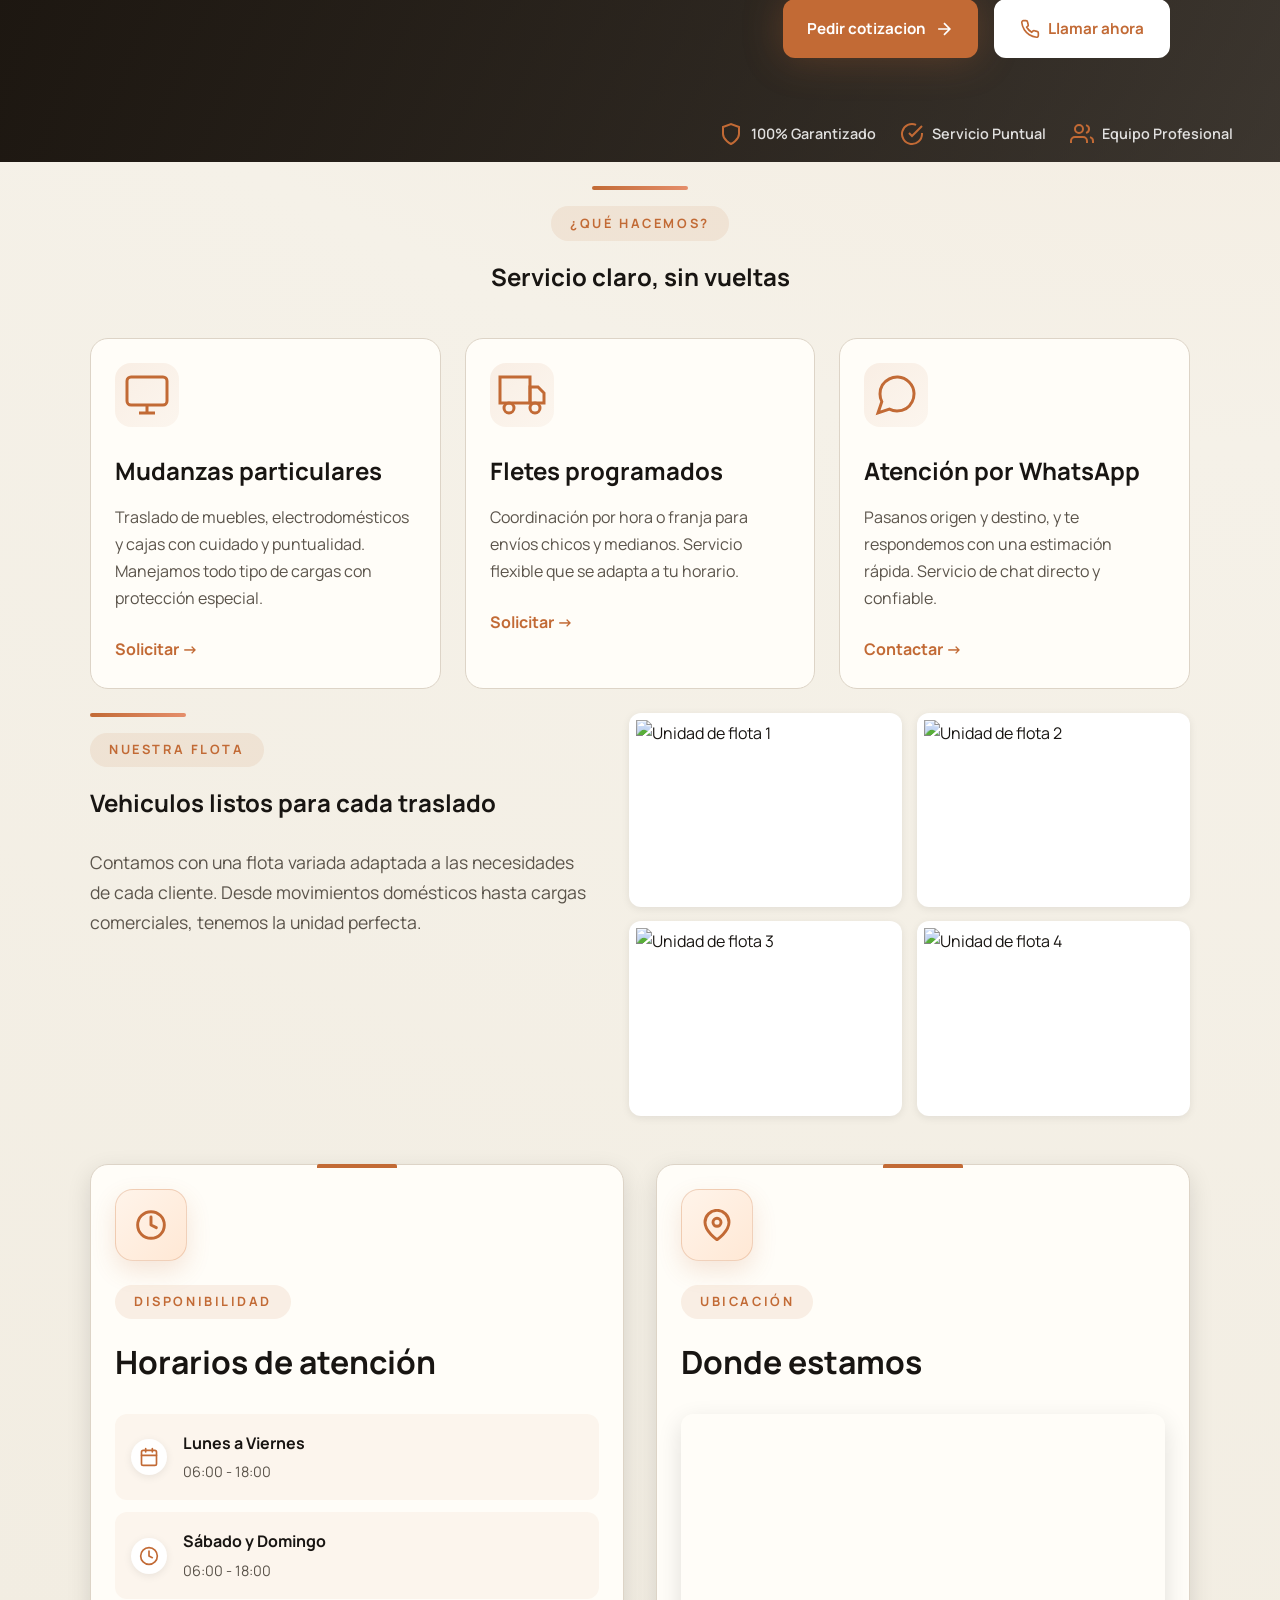
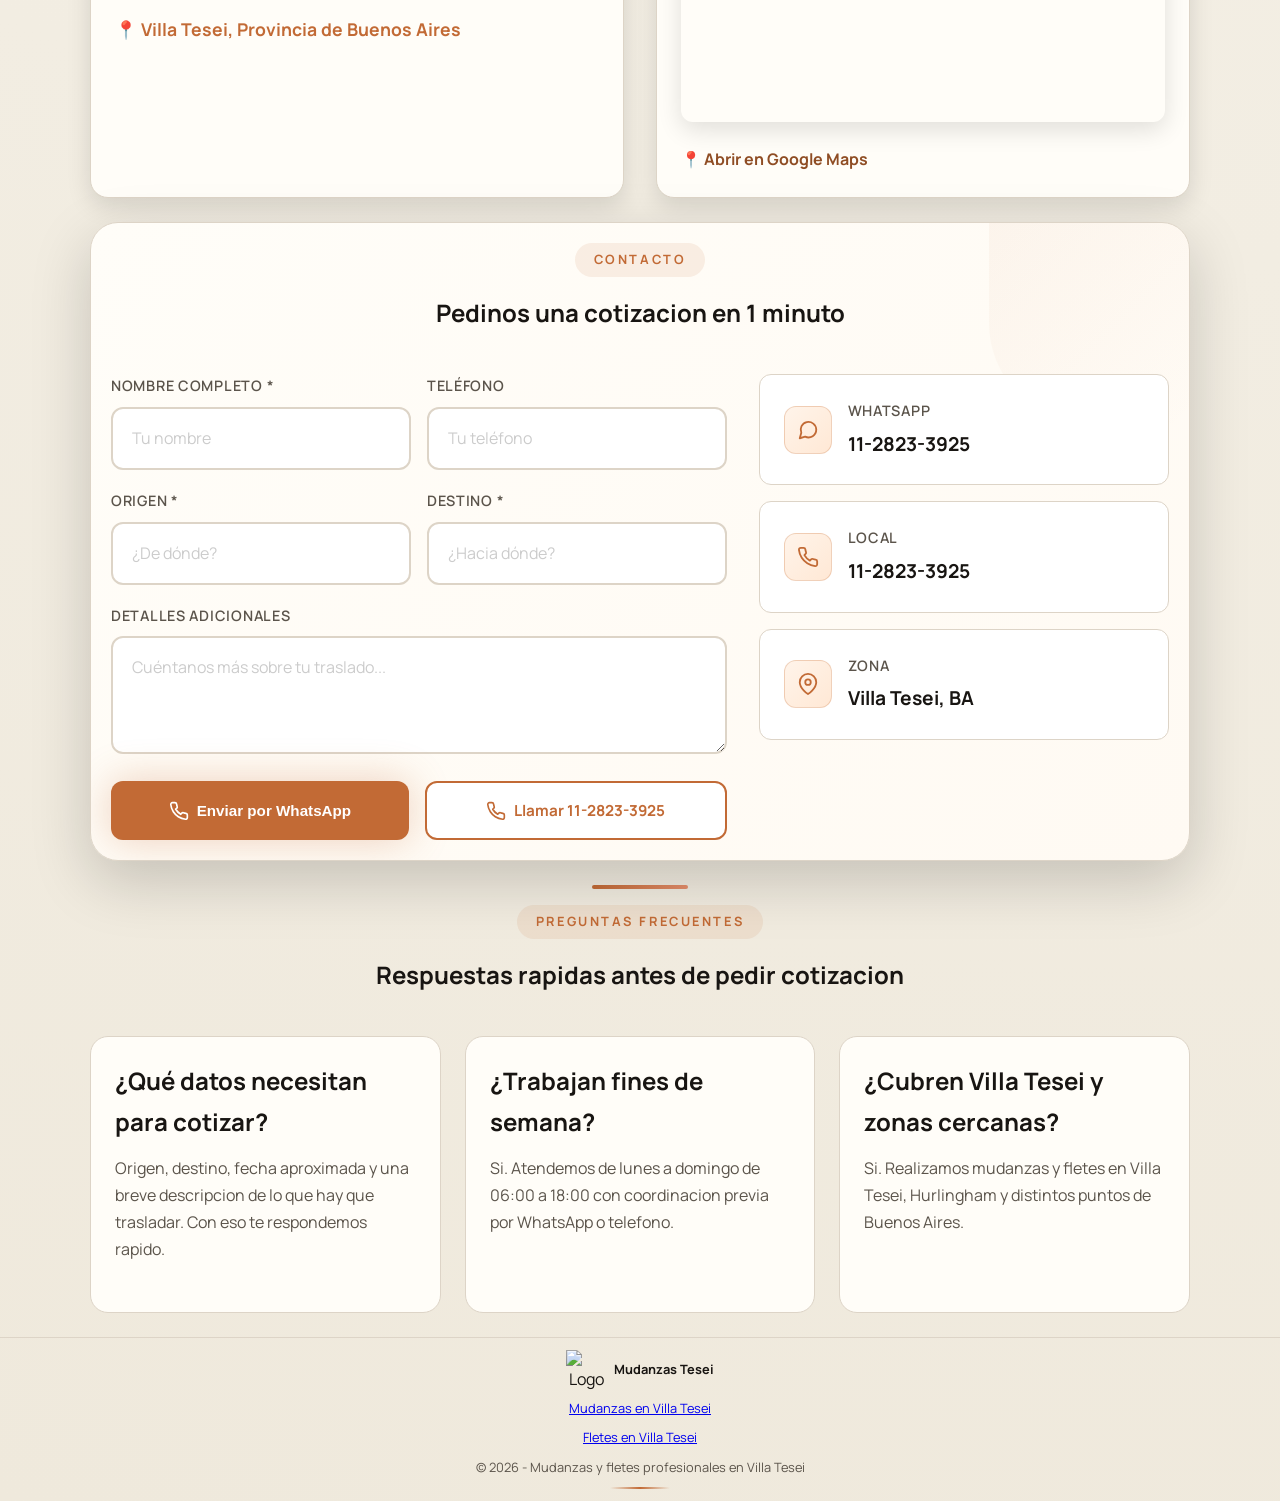
==== commit 5ee1d4d5: "a" ====
--- a/index.html
+++ b/index.html
@@ -20,9 +20,11 @@
     <meta name="twitter:title" content="Mudanzas Tesei | Mudanzas y Fletes | Villa Tesei" />
     <meta name="twitter:description" content="Mudanzas y fletes en Villa Tesei con atencion rapida por WhatsApp." />
     <meta name="twitter:image" content="https://www.mudanzastesei.com/assets/logo.png" />
-    <link rel="icon" type="image/png" href="./assets/logo_.png" />
-    <link rel="shortcut icon" type="image/png" href="./assets/logo_.png" />
-    <link rel="apple-touch-icon" href="./assets/logo_.png" />
+    <meta name="theme-color" content="#c26a35" />
+    <link rel="icon" type="image/png" href="./assets/logo_.png?v=3" />
+    <link rel="icon" type="image/png" sizes="32x32" href="./assets/logo_.png?v=3" />
+    <link rel="shortcut icon" href="./assets/logo_.png?v=3" />
+    <link rel="apple-touch-icon" sizes="180x180" href="./assets/logo_.png?v=3" />
     <title>Mudanzas Tesei | Mudanzas y Fletes | Villa Tesei</title>
     <link rel="preconnect" href="https://fonts.googleapis.com" />
     <link rel="preconnect" href="https://fonts.gstatic.com" crossorigin />
@@ -133,8 +135,6 @@
         <a href="#servicios" class="nav-link">Servicios</a>
         <a href="#flota" class="nav-link">Flota</a>
         <a href="#horarios" class="nav-link">Horarios</a>
-        <a href="./mudanzas-villa-tesei.html" class="nav-link">Mudanzas Villa Tesei</a>
-        <a href="./fletes-villa-tesei.html" class="nav-link">Fletes Villa Tesei</a>
         <a href="#contacto" class="nav-link">Contacto</a>
         <a href="tel:+5491128233925" class="nav-link phone-link">📞 11-2823-3925</a>
       </nav>
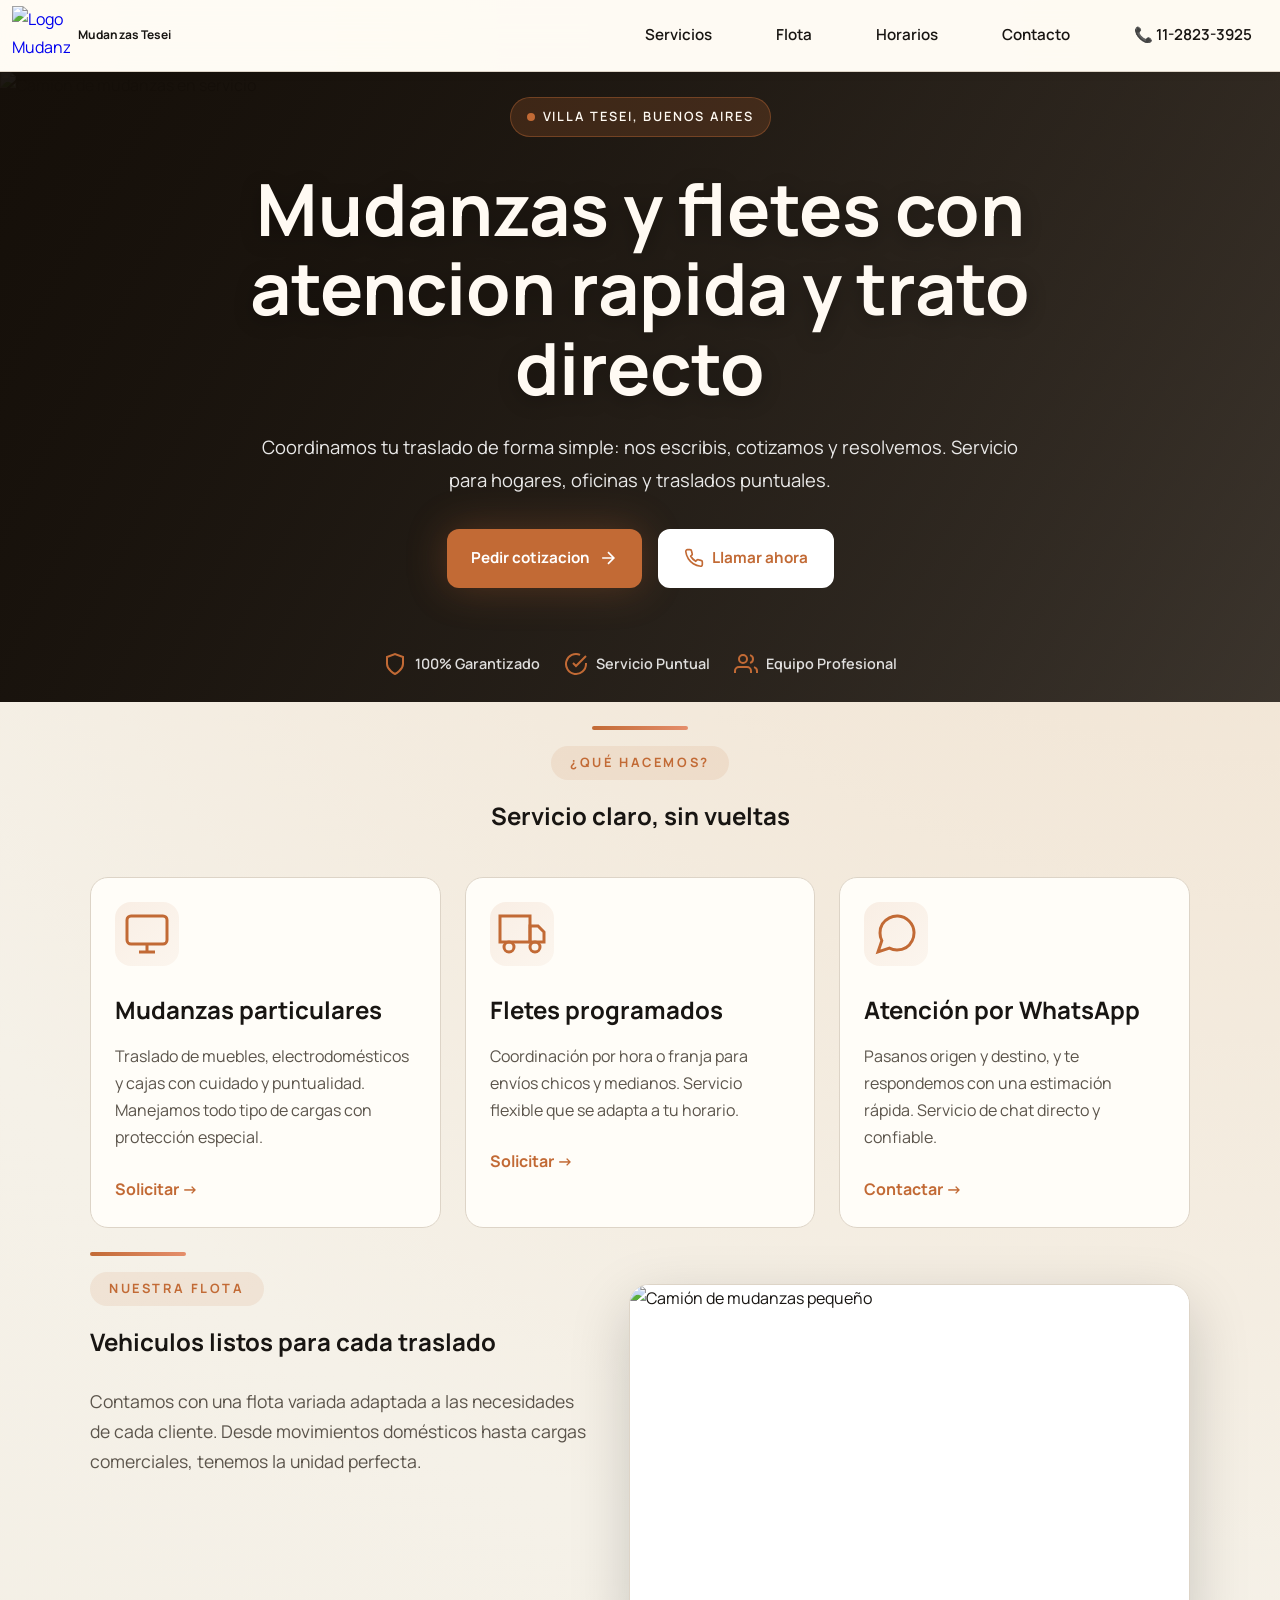
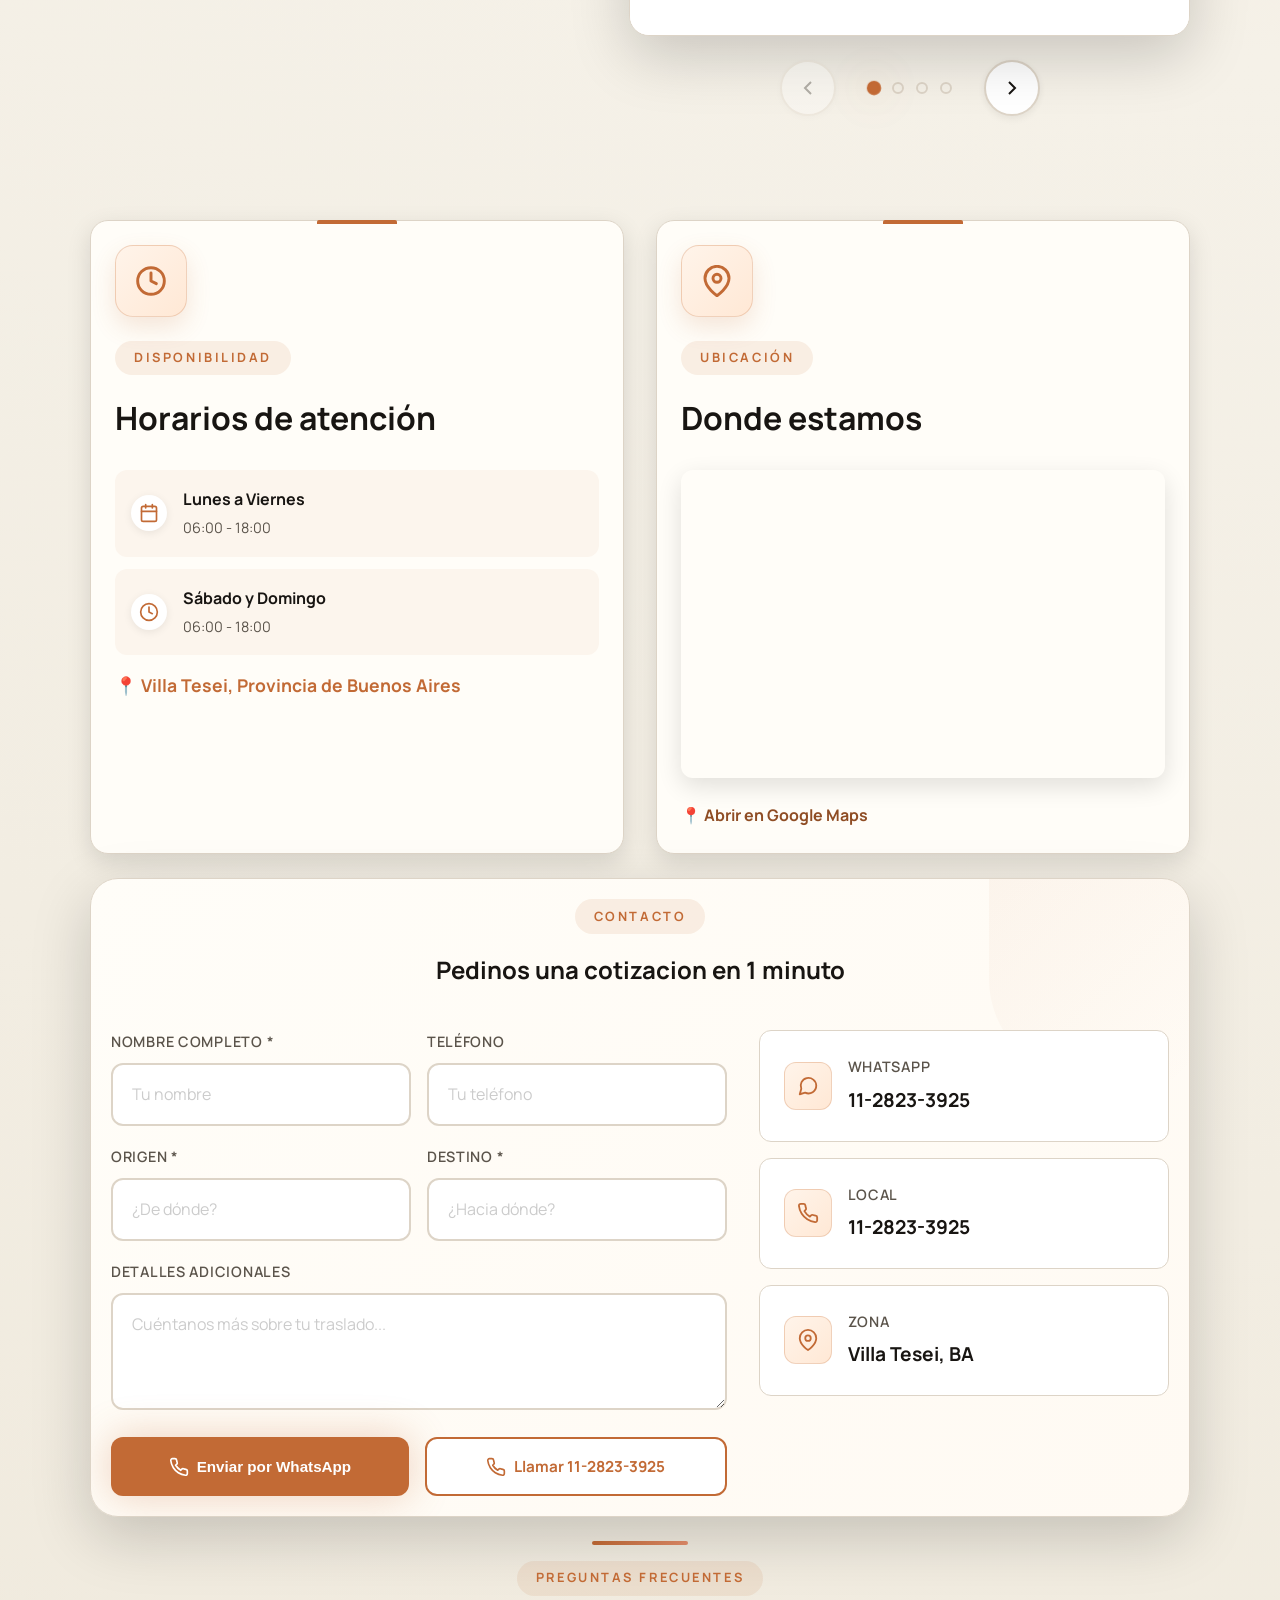
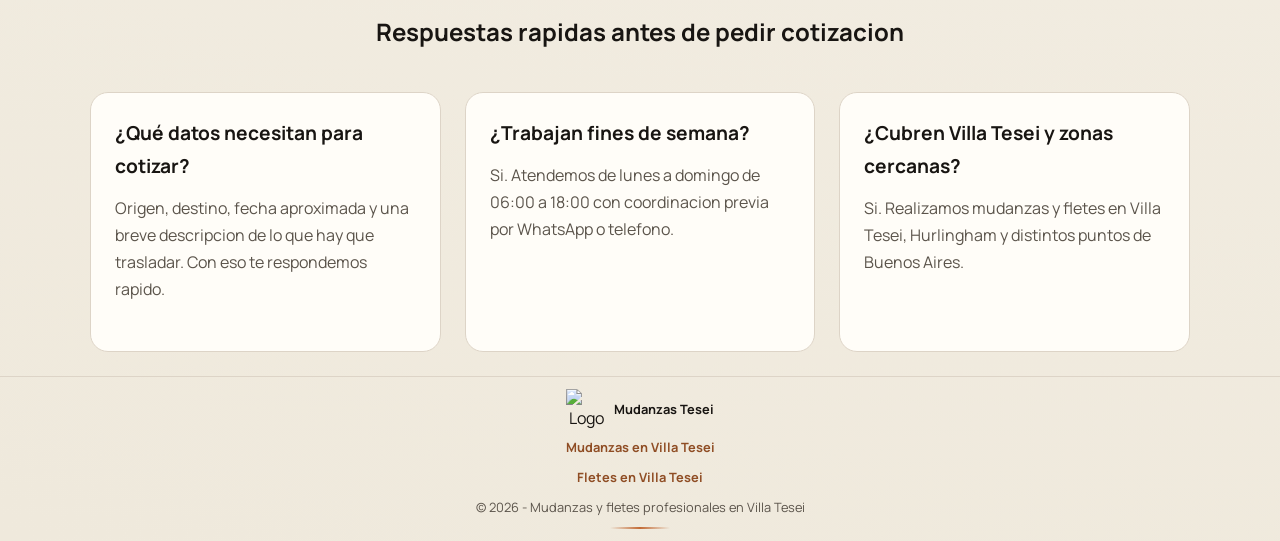
==== commit 5a7db4f0: "a" ====
--- a/index.html
+++ b/index.html
@@ -21,10 +21,10 @@
     <meta name="twitter:description" content="Mudanzas y fletes en Villa Tesei con atencion rapida por WhatsApp." />
     <meta name="twitter:image" content="https://www.mudanzastesei.com/assets/logo.png" />
     <meta name="theme-color" content="#c26a35" />
-    <link rel="icon" type="image/png" href="./assets/logo_.png?v=3" />
-    <link rel="icon" type="image/png" sizes="32x32" href="./assets/logo_.png?v=3" />
-    <link rel="shortcut icon" href="./assets/logo_.png?v=3" />
-    <link rel="apple-touch-icon" sizes="180x180" href="./assets/logo_.png?v=3" />
+    <link rel="icon" href="./favicon.ico" sizes="any" />
+    <link rel="icon" type="image/png" href="./favicon.png" />
+    <link rel="shortcut icon" href="./favicon.ico" />
+    <link rel="apple-touch-icon" href="./apple-touch-icon.png" />
     <title>Mudanzas Tesei | Mudanzas y Fletes | Villa Tesei</title>
     <link rel="preconnect" href="https://fonts.googleapis.com" />
     <link rel="preconnect" href="https://fonts.gstatic.com" crossorigin />
@@ -264,30 +264,66 @@
               </p>
             </div>
           </div>
-          <div class="fleet-gallery">
-            <div class="fleet-item">
-              <img src="./assets/image1.png" alt="Unidad de flota 1" loading="lazy" width="600" height="400" decoding="async" />
-              <div class="fleet-overlay">
-                <span>Vehículo 1</span>
-              </div>
-            </div>
-            <div class="fleet-item">
-              <img src="./assets/image2.png" alt="Unidad de flota 2" loading="lazy" width="600" height="400" decoding="async" />
-              <div class="fleet-overlay">
-                <span>Vehículo 2</span>
-              </div>
-            </div>
-            <div class="fleet-item">
-              <img src="./assets/image3.png" alt="Unidad de flota 3" loading="lazy" width="600" height="400" decoding="async" />
-              <div class="fleet-overlay">
-                <span>Vehículo 3</span>
-              </div>
-            </div>
-            <div class="fleet-item">
-              <img src="./assets/image4.png" alt="Unidad de flota 4" loading="lazy" width="600" height="400" decoding="async" />
-              <div class="fleet-overlay">
-                <span>Vehículo 4</span>
-              </div>
+          <div class="fleet-carousel">
+            <div class="carousel-track">
+              <div class="carousel-slide">
+                <div class="fleet-card">
+                  <img src="./assets/image1.png" alt="Camión de mudanzas pequeño" loading="lazy" width="600" height="350" decoding="async" />
+                  <div class="fleet-content">
+                    <h3>Camión de mudanzas</h3>
+                    <p>Ideal para mudanzas pequeñas y medianas</p>
+                    <span class="fleet-badge">Capacidad: 3-5 m³</span>
+                  </div>
+                </div>
+              </div>
+              <div class="carousel-slide">
+                <div class="fleet-card">
+                  <img src="./assets/image2.png" alt="Furgoneta de carga" loading="lazy" width="600" height="350" decoding="async" />
+                  <div class="fleet-content">
+                    <h3>Furgoneta de carga</h3>
+                    <p>Perfecta para fletes programados</p>
+                    <span class="fleet-badge">Capacidad: 5-8 m³</span>
+                  </div>
+                </div>
+              </div>
+              <div class="carousel-slide">
+                <div class="fleet-card">
+                  <img src="./assets/image3.png" alt="Camión mediano" loading="lazy" width="600" height="350" decoding="async" />
+                  <div class="fleet-content">
+                    <h3>Camión mediano</h3>
+                    <p>Ideal para mudanzas completas</p>
+                    <span class="fleet-badge">Capacidad: 8-12 m³</span>
+                  </div>
+                </div>
+              </div>
+              <div class="carousel-slide">
+                <div class="fleet-card">
+                  <img src="./assets/image4.png" alt="Camión grande" loading="lazy" width="600" height="350" decoding="async" />
+                  <div class="fleet-content">
+                    <h3>Camión grande</h3>
+                    <p>Carga comercial y muy pesada</p>
+                    <span class="fleet-badge">Capacidad: 15+ m³</span>
+                  </div>
+                </div>
+              </div>
+            </div>
+            <div class="carousel-nav">
+              <button class="carousel-btn carousel-btn-prev" aria-label="Anterior" disabled>
+                <svg width="24" height="24" viewBox="0 0 24 24" fill="none" stroke="currentColor" stroke-width="2">
+                  <path d="M15 18l-6-6 6-6"/>
+                </svg>
+              </button>
+              <div class="carousel-dots">
+                <button class="carousel-dot" aria-label="Slide 1" data-index="0"></button>
+                <button class="carousel-dot" aria-label="Slide 2" data-index="1"></button>
+                <button class="carousel-dot" aria-label="Slide 3" data-index="2"></button>
+                <button class="carousel-dot" aria-label="Slide 4" data-index="3"></button>
+              </div>
+              <button class="carousel-btn carousel-btn-next" aria-label="Siguiente">
+                <svg width="24" height="24" viewBox="0 0 24 24" fill="none" stroke="currentColor" stroke-width="2">
+                  <path d="M9 18l6-6-6-6"/>
+                </svg>
+              </button>
             </div>
           </div>
         </div>
--- a/styles.css
+++ b/styles.css
@@ -35,6 +35,11 @@
   overflow-x: hidden;
 }
 
+.glass-effect {
+  backdrop-filter: blur(20px);
+  -webkit-backdrop-filter: blur(20px);
+}
+
 img {
   max-width: 100%;
   display: block;
@@ -240,11 +245,18 @@
 .hero {
   position: relative;
   min-height: 70vh;
-  background: url("./assets/bg.jpg") center / cover no-repeat;
   display: grid;
   place-items: center;
   padding: 1rem;
   overflow: hidden;
+}
+
+.hero-media {
+  position: absolute;
+  inset: 0;
+  width: 100%;
+  height: 100%;
+  object-fit: cover;
 }
 
 .hero::before {
@@ -313,6 +325,84 @@
   gap: 1rem;
   justify-content: center;
   margin-bottom: 3rem;
+}
+
+.panel-content-cta {
+  display: flex;
+  flex-direction: column;
+  min-height: 100%;
+}
+
+.panel-content-cta .section-text {
+  margin-bottom: 0;
+}
+
+.cta-stage {
+  flex: 1;
+  display: grid;
+  place-items: center;
+  padding-top: 1.25rem;
+}
+
+.cta-card {
+  width: min(100%, 440px);
+  background: linear-gradient(135deg, #fffaf4, #fff3e7);
+  border: 1px solid #f0dcc8;
+  border-radius: 16px;
+  padding: 0.95rem;
+  box-shadow: var(--shadow-sm);
+}
+
+.cta-card-title {
+  margin: 0 0 0.75rem;
+  font-size: 0.88rem;
+  font-weight: 700;
+  letter-spacing: 0.05em;
+  text-transform: uppercase;
+  color: var(--brand-deep);
+  text-align: center;
+}
+
+.panel-cta-actions {
+  margin: 0;
+  gap: 0.75rem;
+}
+
+.panel-cta-actions .btn {
+  min-width: 180px;
+  padding: 1rem 1.35rem;
+  font-size: 1rem;
+}
+
+.btn-whatsapp {
+  background: linear-gradient(135deg, #1faa5a, #158a45);
+  color: #fff;
+  box-shadow: 0 12px 30px rgba(21, 138, 69, 0.26);
+}
+
+.btn-whatsapp:hover {
+  transform: translateY(-2px);
+  box-shadow: 0 16px 34px rgba(21, 138, 69, 0.34);
+}
+
+.btn-call {
+  background: #fff3e8;
+  color: var(--brand-deep);
+  border: 1px solid #a85a2d;
+  box-shadow: 0 0 0 1px #a85a2d, 0 8px 20px rgba(194, 106, 53, 0.14);
+}
+
+.btn-call:hover {
+  background: #cf7a43;
+  color: #fff3e8;
+  border-color: #fff3e8;
+  transform: translateY(-2px);
+  box-shadow: 0 0 0 1px #fff3e8, 0 14px 28px rgba(194, 106, 53, 0.24);
+}
+
+.btn-call:focus-visible {
+  outline: none;
+  box-shadow: 0 0 0 4px rgba(194, 106, 53, 0.18), 0 10px 24px rgba(194, 106, 53, 0.2);
 }
 
 .btn {
@@ -333,6 +423,10 @@
   width: auto;
 }
 
+.btn-glow:hover {
+  box-shadow: 0 0 30px rgba(194, 106, 53, 0.6);
+}
+
 .btn > * {
   position: relative;
   z-index: 1;
@@ -498,6 +592,15 @@
   overflow: hidden;
 }
 
+.card-hover {
+  transition: all 0.4s cubic-bezier(0.4, 0, 0.2, 1);
+}
+
+.card-hover:hover {
+  transform: translateY(-8px);
+  box-shadow: 0 25px 50px rgba(194, 106, 53, 0.25);
+}
+
 .card::before {
   content: '';
   position: absolute;
@@ -542,6 +645,10 @@
   line-height: 1.7;
 }
 
+.faq-grid .card h3 {
+  font-size: 1.2rem;
+}
+
 .card-link {
   display: inline-flex;
   align-items: center;
@@ -557,56 +664,188 @@
   transform: translateX(5px);
 }
 
-/* Fleet Section */
-.fleet-gallery {
-  display: grid;
-  grid-template-columns: repeat(2, minmax(0, 1fr));
-  gap: 0.9rem;
-}
-
-.fleet-item {
+/* Fleet Carousel */
+.fleet-carousel {
   position: relative;
-  border-radius: 12px;
+  width: 100%;
+  max-width: 900px;
+  margin: 2rem auto;
+}
+
+.carousel-track {
+  display: flex;
+  transition: transform 0.5s cubic-bezier(0.4, 0, 0.2, 1);
+}
+
+.carousel-slide {
+  min-width: 100%;
+  opacity: 0;
+  transform: scale(0.95);
+  transition: opacity 0.5s ease, transform 0.5s ease;
+}
+
+.carousel-slide.active {
+  opacity: 1;
+  transform: scale(1);
+}
+
+.fleet-card {
+  position: relative;
+  border-radius: 20px;
   overflow: hidden;
   background: white;
-  padding: 0.45rem;
+  box-shadow: var(--shadow-lg);
+  border: 1px solid var(--line);
+  transition: transform 0.3s ease, box-shadow 0.3s ease;
+}
+
+.fleet-card:hover {
+  transform: translateY(-8px);
+  box-shadow: 0 30px 60px rgba(194, 106, 53, 0.3);
+}
+
+.fleet-card img {
+  width: 100%;
+  height: 350px;
+  object-fit: contain;
+  background: white;
+  display: block;
+}
+
+.fleet-content {
+  position: absolute;
+  bottom: 0;
+  left: 0;
+  right: 0;
+  background: linear-gradient(to top, rgba(24, 21, 18, 0.95), rgba(24, 21, 18, 0.7), transparent);
+  padding: 2rem 1.5rem 1.5rem;
+  transform: translateY(20px);
+  opacity: 0;
+  transition: all 0.4s ease;
+}
+
+.fleet-card:hover .fleet-content {
+  transform: translateY(0);
+  opacity: 1;
+}
+
+.fleet-card h3 {
+  color: white;
+  font-size: 1.8rem;
+  font-weight: 700;
+  margin-bottom: 0.5rem;
+  text-shadow: 0 2px 4px rgba(0,0,0,0.3);
+}
+
+.fleet-card p {
+  color: rgba(255,255,255,0.9);
+  font-size: 1rem;
+  margin-bottom: 1rem;
+  line-height: 1.6;
+}
+
+.fleet-badge {
+  display: inline-block;
+  background: var(--brand);
+  color: white;
+  padding: 0.5rem 1rem;
+  border-radius: 25px;
+  font-size: 0.85rem;
+  font-weight: 600;
+  letter-spacing: 0.5px;
+}
+
+.carousel-nav {
+  display: flex;
+  align-items: center;
+  justify-content: center;
+  gap: 2rem;
+  padding: 1.5rem 0;
+}
+
+.carousel-btn {
+  width: 56px;
+  height: 56px;
+  border: 2px solid var(--line);
+  background: white;
+  border-radius: 50%;
+  cursor: pointer;
+  display: flex;
+  align-items: center;
+  justify-content: center;
+  transition: all 0.3s ease;
+  color: var(--text);
   box-shadow: var(--shadow-sm);
 }
 
-.fleet-item img {
-  width: 100%;
-  height: clamp(130px, 16vw, 180px);
-  object-fit: contain;
-  transition: transform 0.5s ease;
-}
-
-.fleet-gallery .floating {
-  animation: none;
-}
-
-.fleet-overlay {
-  position: absolute;
-  inset: 0;
-  background: linear-gradient(to top, rgba(194, 106, 53, 0.9), transparent);
-  display: flex;
-  align-items: flex-end;
-  padding: 1rem;
+.carousel-btn:hover:not(:disabled) {
+  background: var(--brand);
+  border-color: var(--brand);
+  color: white;
+  transform: scale(1.1);
+  box-shadow: var(--shadow-glow);
+}
+
+.carousel-btn:disabled {
+  opacity: 0.3;
+  cursor: not-allowed;
+}
+
+.carousel-btn svg {
+  width: 24px;
+  height: 24px;
+}
+
+.carousel-dots {
+  display: flex;
+  gap: 0.75rem;
+}
+
+.carousel-dot {
+  width: 12px;
+  height: 12px;
+  border-radius: 50%;
+  border: 2px solid var(--line);
+  background: transparent;
+  cursor: pointer;
+  transition: all 0.3s ease;
+  padding: 0;
+}
+
+.carousel-dot:hover {
+  border-color: var(--brand);
+  background: rgba(194, 106, 53, 0.2);
+}
+
+.carousel-dot.active {
+  background: var(--brand);
+  border-color: var(--brand);
+  transform: scale(1.2);
+  box-shadow: var(--shadow-glow);
+}
+
+/* Animations */
+.fade-in {
+  animation: fadeIn 1s ease-out forwards;
   opacity: 0;
-  transition: opacity 0.3s ease;
-}
-
-.fleet-item:hover img {
-  transform: scale(1.05);
-}
-
-.fleet-item:hover .fleet-overlay {
-  opacity: 1;
-}
-
-.fleet-overlay span {
-  color: white;
-  font-weight: 700;
-  font-size: 0.9rem;
+}
+
+.slide-up {
+  animation: slideUp 0.8s ease-out forwards;
+  transform: translateY(30px);
+  opacity: 0;
+}
+
+.delay-1 {
+  animation-delay: 0.2s;
+}
+
+.delay-2 {
+  animation-delay: 0.4s;
+}
+
+.delay-3 {
+  animation-delay: 0.6s;
 }
 
 /* Split Section */
@@ -915,6 +1154,12 @@
   gap: 0.5rem;
 }
 
+.footer-brand img {
+  width: 40px;
+  height: 40px;
+  object-fit: contain;
+}
+
 .footer-brand span {
   font-weight: 700;
   font-size: 0.8rem;
@@ -925,6 +1170,16 @@
   color: var(--muted);
   font-size: 0.8rem;
   margin: 0;
+}
+
+.footer-link {
+  color: var(--brand-deep);
+  font-weight: 700;
+  text-decoration: none;
+}
+
+.footer-link:hover {
+  text-decoration: underline;
 }
 
 .footer-decorations {
@@ -957,6 +1212,28 @@
 @keyframes slideUp {
   from { opacity: 0; transform: translateY(20px); }
   to { opacity: 1; transform: translateY(0); }
+}
+
+@keyframes slideInLeft {
+  from {
+    opacity: 0;
+    transform: translateX(-50px);
+  }
+  to {
+    opacity: 1;
+    transform: translateX(0);
+  }
+}
+
+@keyframes slideInRight {
+  from {
+    opacity: 0;
+    transform: translateX(50px);
+  }
+  to {
+    opacity: 1;
+    transform: translateX(0);
+  }
 }
 
 /* Responsive */
@@ -981,8 +1258,48 @@
     gap: 1.25rem;
   }
 
-  .fleet-gallery {
-    grid-template-columns: repeat(2, minmax(0, 1fr));
+  .fleet-carousel {
+    max-width: 100%;
+  }
+
+  .carousel-track {
+    width: 100%;
+  }
+
+  .carousel-nav {
+    gap: 1rem;
+    padding: 1rem 0;
+  }
+
+  .carousel-btn {
+    width: 48px;
+    height: 48px;
+  }
+
+  .fleet-card img {
+    height: 280px;
+    background: white;
+  }
+
+  .fleet-card h3 {
+    font-size: 1.3rem;
+  }
+
+  .fleet-card p {
+    font-size: 0.9rem;
+  }
+
+  .fleet-badge {
+    font-size: 0.8rem;
+    padding: 0.4rem 0.8rem;
+  }
+
+  .fleet-card h3 {
+    font-size: 1.5rem;
+  }
+
+  .fleet-card p {
+    font-size: 0.95rem;
   }
 
   .hero h1 {
@@ -1086,8 +1403,44 @@
     grid-template-columns: 1fr;
   }
 
-  .section-soft .fleet-gallery {
-    grid-template-columns: repeat(2, minmax(0, 1fr));
+  .section-soft .fleet-carousel {
+    max-width: 100%;
+  }
+
+  .carousel-track {
+    width: 100%;
+  }
+
+  .carousel-nav {
+    gap: 1rem;
+    padding: 1rem 0;
+  }
+
+  .carousel-btn {
+    width: 48px;
+    height: 48px;
+  }
+
+  .carousel-dot {
+    width: 10px;
+    height: 10px;
+  }
+
+  .fleet-card img {
+    height: 300px;
+  }
+
+  .fleet-card h3 {
+    font-size: 1.3rem;
+  }
+
+  .fleet-card p {
+    font-size: 0.9rem;
+  }
+
+  .fleet-badge {
+    font-size: 0.8rem;
+    padding: 0.4rem 0.8rem;
   }
 
   .hero-content {
@@ -1117,6 +1470,27 @@
     gap: 0.75rem;
   }
 
+  .cta-stage {
+    display: block;
+    padding-top: 1rem;
+  }
+
+  .cta-card {
+    width: 100%;
+    padding: 0.8rem;
+  }
+
+  .panel-cta-actions {
+    justify-content: flex-start;
+    flex-direction: column;
+    align-items: stretch;
+  }
+
+  .panel-cta-actions .btn {
+    width: 100%;
+    min-width: 0;
+  }
+
   .trust-badges {
     justify-content: flex-start;
   }
@@ -1170,12 +1544,28 @@
     gap: 0.5rem;
   }
 
-  .fleet-item {
-    padding: 0.2rem;
-  }
-
-  .fleet-item img {
-    height: 120px;
+  .fleet-card img {
+    height: 220px;
+    background: white;
+  }
+
+  .carousel-nav {
+    gap: 0.5rem;
+  }
+
+  .carousel-btn {
+    width: 42px;
+    height: 42px;
+  }
+
+  .carousel-btn svg {
+    width: 20px;
+    height: 20px;
+  }
+
+  .carousel-dot {
+    width: 8px;
+    height: 8px;
   }
 
   .contact-info {
@@ -1243,8 +1633,23 @@
     gap: 0.5rem;
   }
 
-  .fleet-item img {
-    height: 140px;
+  .fleet-card img {
+    height: 200px;
+    background: white;
+  }
+
+  .carousel-nav {
+    gap: 0.5rem;
+  }
+
+  .carousel-btn {
+    width: 40px;
+    height: 40px;
+  }
+
+  .carousel-dot {
+    width: 8px;
+    height: 8px;
   }
 
   .contact-wrapper {
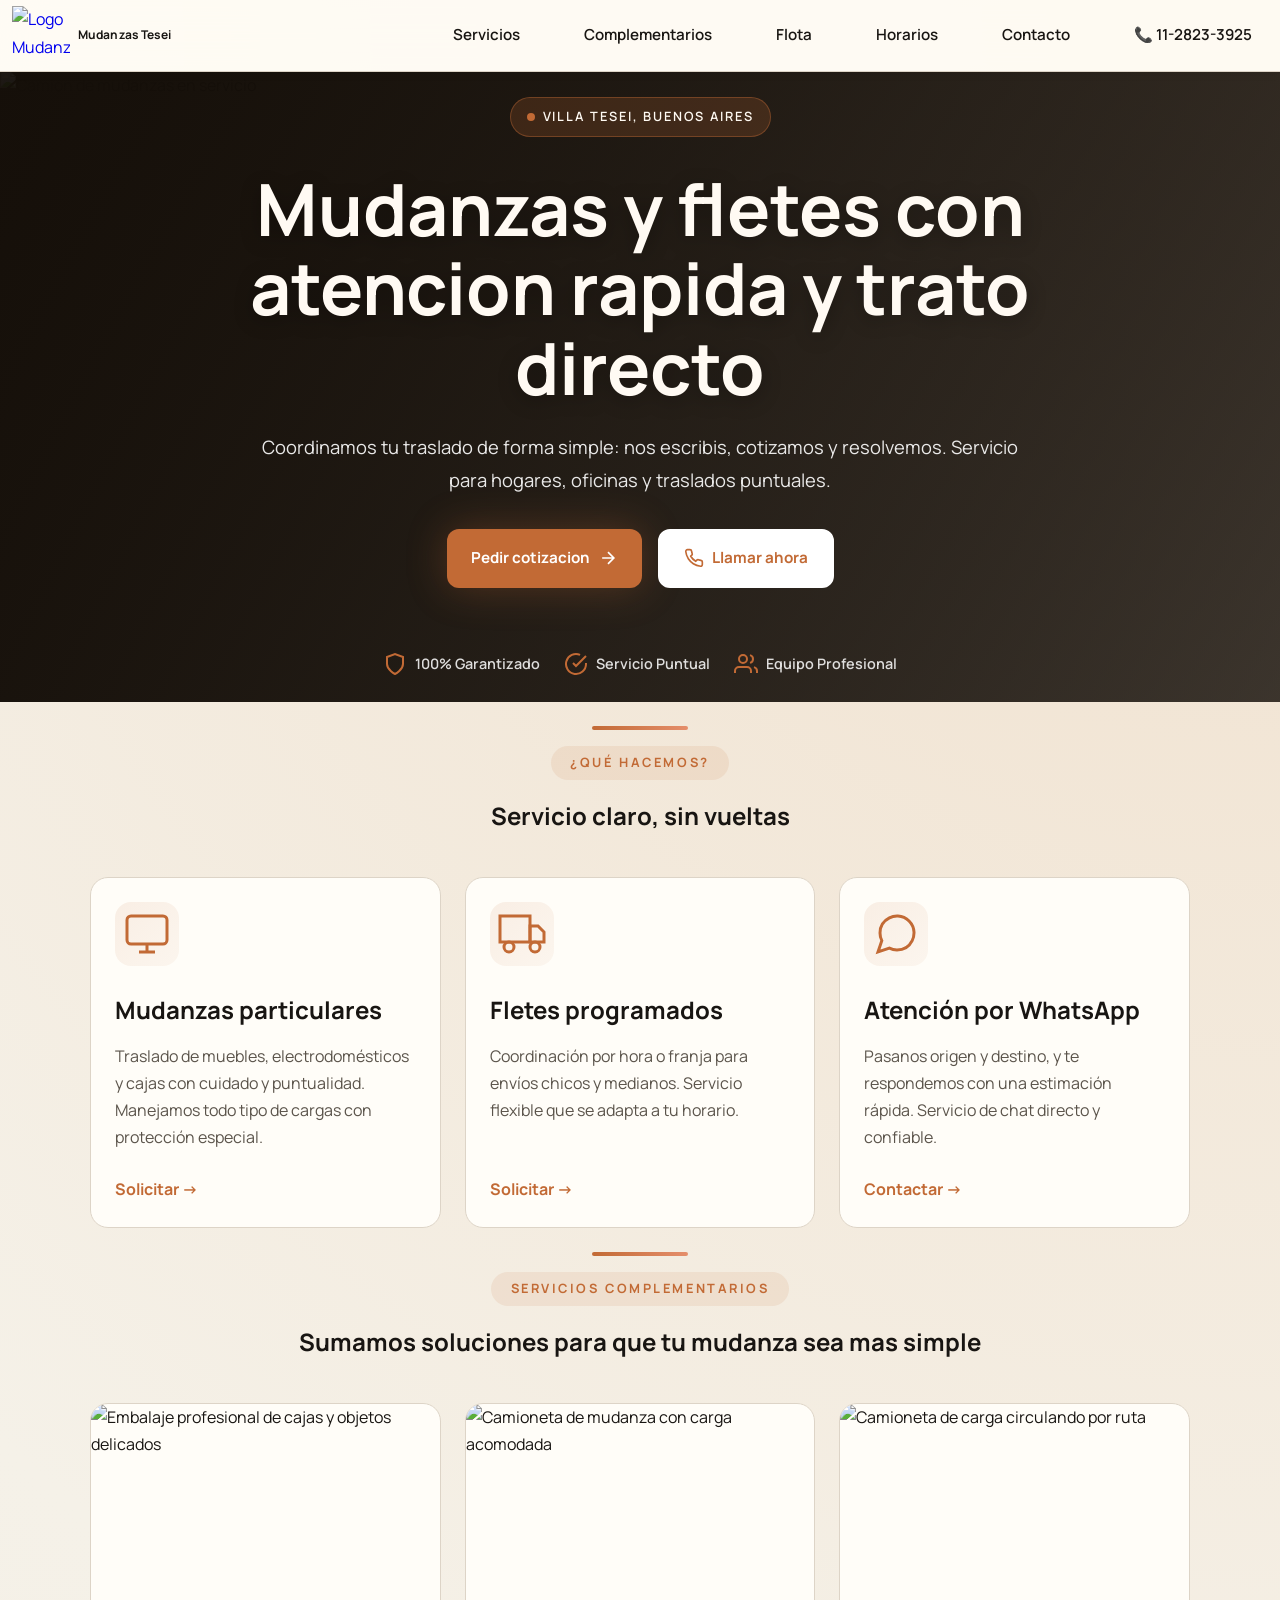
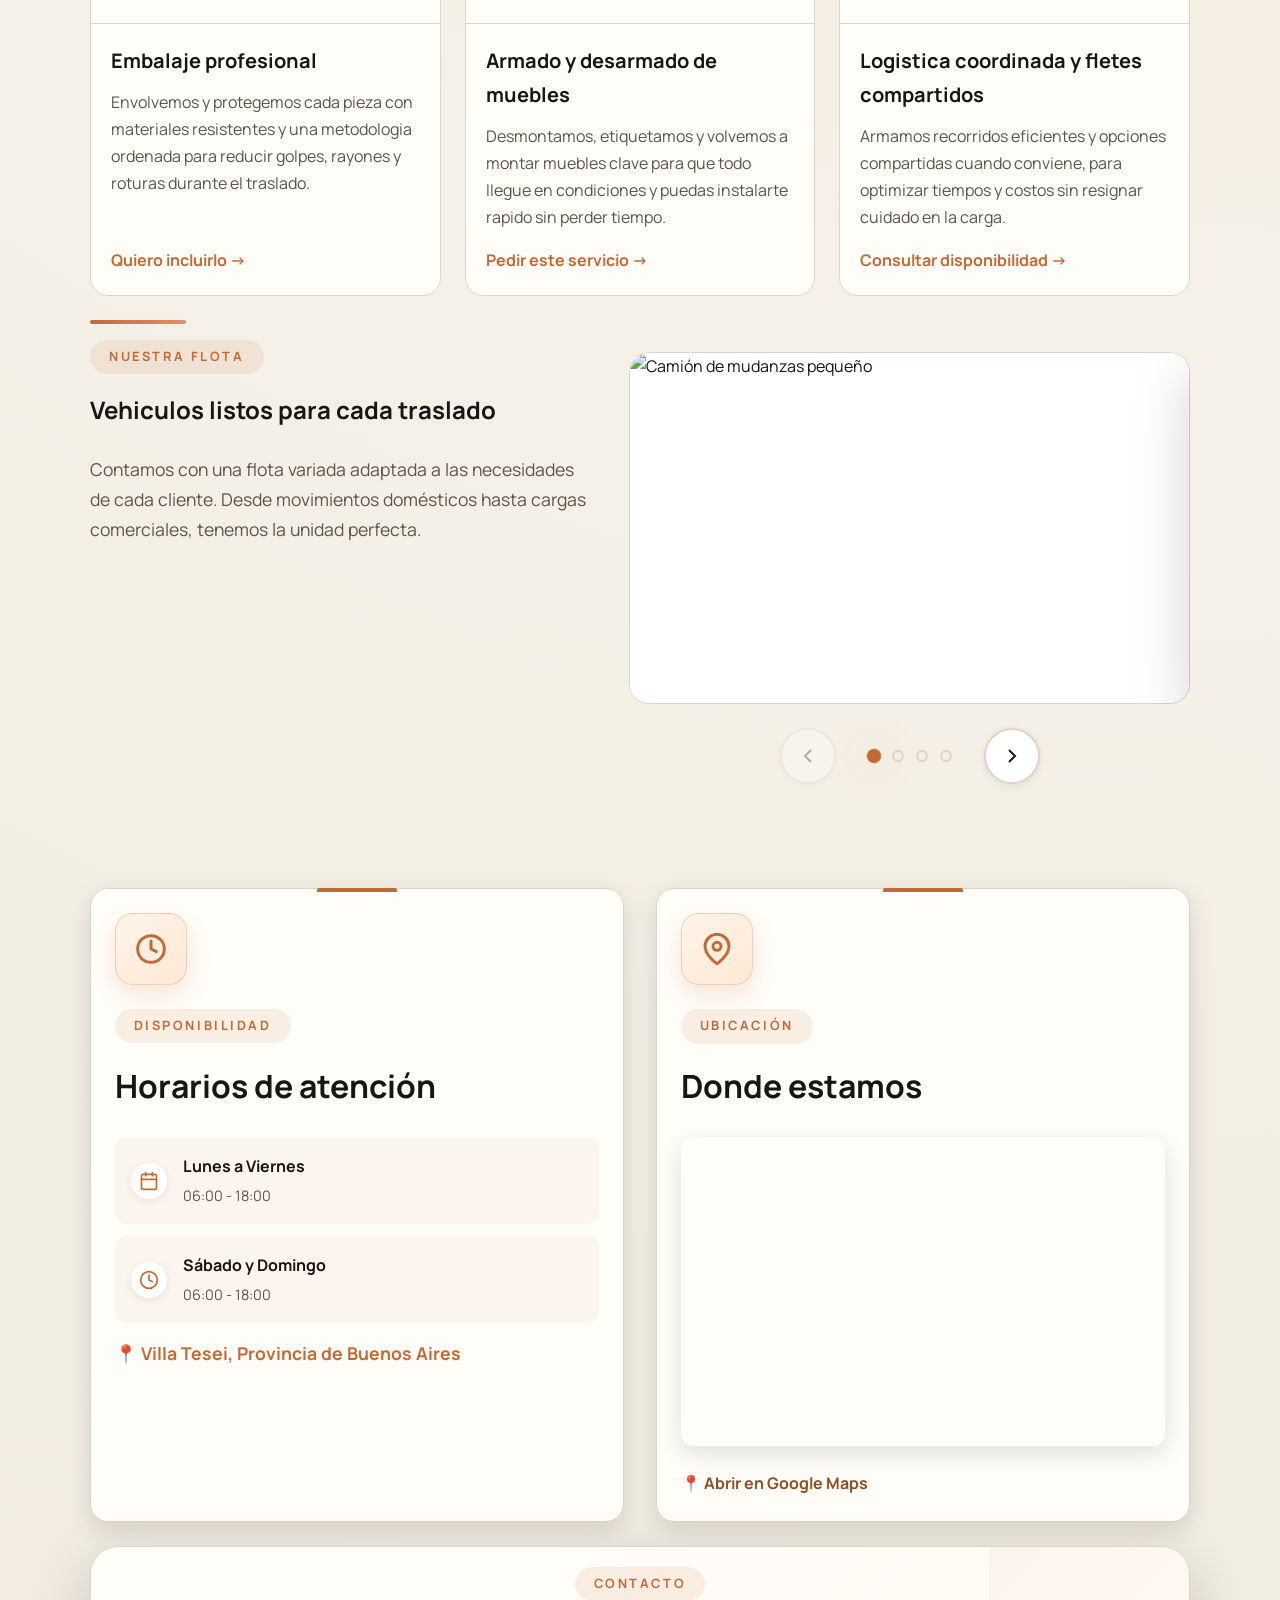
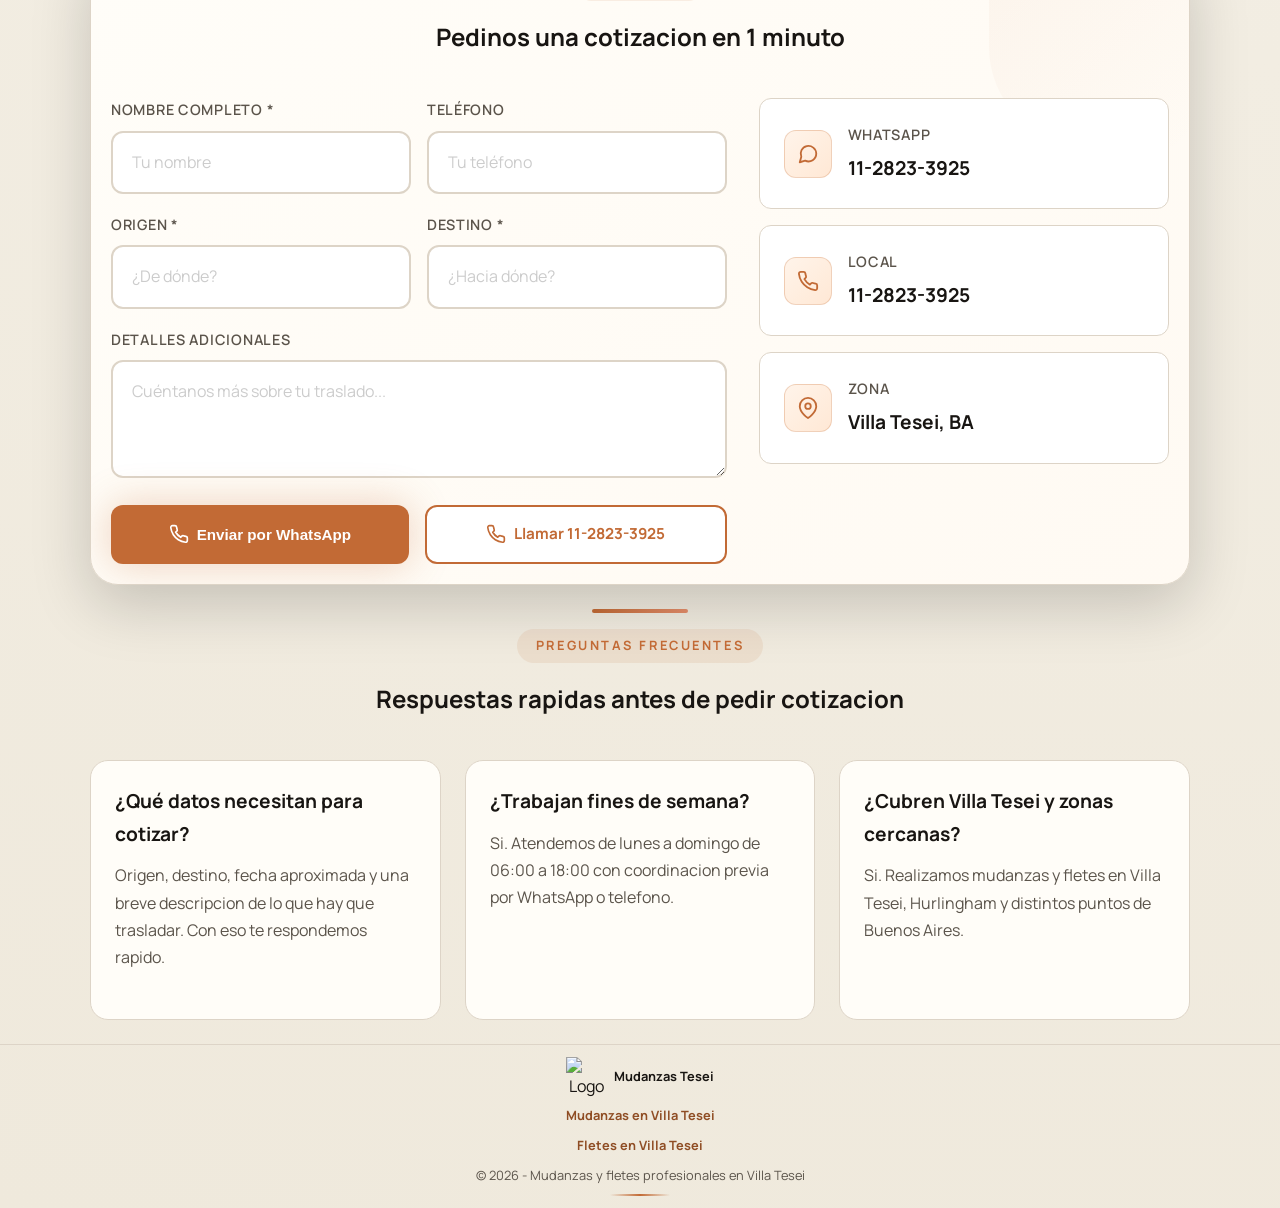
==== commit 98db85f6: "lil fix" ====
--- a/index.html
+++ b/index.html
@@ -133,6 +133,7 @@
 
       <nav class="menu" id="mainMenu">
         <a href="#servicios" class="nav-link">Servicios</a>
+        <a href="#servicios-complementarios" class="nav-link">Complementarios</a>
         <a href="#flota" class="nav-link">Flota</a>
         <a href="#horarios" class="nav-link">Horarios</a>
         <a href="#contacto" class="nav-link">Contacto</a>
@@ -252,6 +253,44 @@
         </div>
       </section>
 
+      <section class="section" id="servicios-complementarios">
+        <div class="section-header">
+          <div class="section-decoration"></div>
+          <div class="section-content">
+            <span class="kicker fade-in">Servicios complementarios</span>
+            <h2 class="slide-up">Sumamos soluciones para que tu mudanza sea mas simple</h2>
+          </div>
+        </div>
+        <div class="cards-container complement-grid">
+          <article class="card service-media-card fade-in">
+            <img src="./assets/3.jpg" alt="Embalaje profesional de cajas y objetos delicados" loading="lazy" width="900" height="520" decoding="async" />
+            <div class="service-media-content">
+              <h3>Embalaje profesional</h3>
+              <p>Envolvemos y protegemos cada pieza con materiales resistentes y una metodologia ordenada para reducir golpes, rayones y roturas durante el traslado.</p>
+              <a href="#contacto" class="card-link">Quiero incluirlo &rarr;</a>
+            </div>
+          </article>
+
+          <article class="card service-media-card fade-in delay-1">
+            <img src="./assets/1.png" alt="Camioneta de mudanza con carga acomodada" loading="lazy" width="900" height="520" decoding="async" />
+            <div class="service-media-content">
+              <h3>Armado y desarmado de muebles</h3>
+              <p>Desmontamos, etiquetamos y volvemos a montar muebles clave para que todo llegue en condiciones y puedas instalarte rapido sin perder tiempo.</p>
+              <a href="#contacto" class="card-link">Pedir este servicio &rarr;</a>
+            </div>
+          </article>
+
+          <article class="card service-media-card fade-in delay-2">
+            <img src="./assets/2.png" alt="Camioneta de carga circulando por ruta" loading="lazy" width="900" height="520" decoding="async" />
+            <div class="service-media-content">
+              <h3>Logistica coordinada y fletes compartidos</h3>
+              <p>Armamos recorridos eficientes y opciones compartidas cuando conviene, para optimizar tiempos y costos sin resignar cuidado en la carga.</p>
+              <a href="#contacto" class="card-link">Consultar disponibilidad &rarr;</a>
+            </div>
+          </article>
+        </div>
+      </section>
+
       <section class="section section-soft" id="flota">
         <div class="section-split">
           <div class="section-left">
@@ -265,61 +304,63 @@
             </div>
           </div>
           <div class="fleet-carousel">
-            <div class="carousel-track">
-              <div class="carousel-slide">
-                <div class="fleet-card">
-                  <img src="./assets/image1.png" alt="Camión de mudanzas pequeño" loading="lazy" width="600" height="350" decoding="async" />
-                  <div class="fleet-content">
-                    <h3>Camión de mudanzas</h3>
-                    <p>Ideal para mudanzas pequeñas y medianas</p>
-                    <span class="fleet-badge">Capacidad: 3-5 m³</span>
+            <div class="carousel-viewport">
+              <div class="carousel-track">
+                <div class="carousel-slide">
+                  <div class="fleet-card">
+                    <img src="./assets/image1.png" alt="Camión de mudanzas pequeño" loading="lazy" width="600" height="350" decoding="async" />
+                    <div class="fleet-content">
+                      <h3>Camión de mudanzas</h3>
+                      <p>Ideal para mudanzas pequeñas y medianas</p>
+                      <span class="fleet-badge">Capacidad: 3-5 m³</span>
+                    </div>
                   </div>
                 </div>
-              </div>
-              <div class="carousel-slide">
-                <div class="fleet-card">
-                  <img src="./assets/image2.png" alt="Furgoneta de carga" loading="lazy" width="600" height="350" decoding="async" />
-                  <div class="fleet-content">
-                    <h3>Furgoneta de carga</h3>
-                    <p>Perfecta para fletes programados</p>
-                    <span class="fleet-badge">Capacidad: 5-8 m³</span>
+                <div class="carousel-slide">
+                  <div class="fleet-card">
+                    <img src="./assets/image2.png" alt="Furgoneta de carga" loading="lazy" width="600" height="350" decoding="async" />
+                    <div class="fleet-content">
+                      <h3>Furgoneta de carga</h3>
+                      <p>Perfecta para fletes programados</p>
+                      <span class="fleet-badge">Capacidad: 5-8 m³</span>
+                    </div>
                   </div>
                 </div>
-              </div>
-              <div class="carousel-slide">
-                <div class="fleet-card">
-                  <img src="./assets/image3.png" alt="Camión mediano" loading="lazy" width="600" height="350" decoding="async" />
-                  <div class="fleet-content">
-                    <h3>Camión mediano</h3>
-                    <p>Ideal para mudanzas completas</p>
-                    <span class="fleet-badge">Capacidad: 8-12 m³</span>
+                <div class="carousel-slide">
+                  <div class="fleet-card">
+                    <img src="./assets/image3.png" alt="Camión mediano" loading="lazy" width="600" height="350" decoding="async" />
+                    <div class="fleet-content">
+                      <h3>Camión mediano</h3>
+                      <p>Ideal para mudanzas completas</p>
+                      <span class="fleet-badge">Capacidad: 8-12 m³</span>
+                    </div>
                   </div>
                 </div>
-              </div>
-              <div class="carousel-slide">
-                <div class="fleet-card">
-                  <img src="./assets/image4.png" alt="Camión grande" loading="lazy" width="600" height="350" decoding="async" />
-                  <div class="fleet-content">
-                    <h3>Camión grande</h3>
-                    <p>Carga comercial y muy pesada</p>
-                    <span class="fleet-badge">Capacidad: 15+ m³</span>
+                <div class="carousel-slide">
+                  <div class="fleet-card">
+                    <img src="./assets/image4.png" alt="Camión grande" loading="lazy" width="600" height="350" decoding="async" />
+                    <div class="fleet-content">
+                      <h3>Camión grande</h3>
+                      <p>Carga comercial y muy pesada</p>
+                      <span class="fleet-badge">Capacidad: 15+ m³</span>
+                    </div>
                   </div>
                 </div>
               </div>
             </div>
             <div class="carousel-nav">
-              <button class="carousel-btn carousel-btn-prev" aria-label="Anterior" disabled>
+              <button type="button" class="carousel-btn carousel-btn-prev" aria-label="Anterior">
                 <svg width="24" height="24" viewBox="0 0 24 24" fill="none" stroke="currentColor" stroke-width="2">
                   <path d="M15 18l-6-6 6-6"/>
                 </svg>
               </button>
               <div class="carousel-dots">
-                <button class="carousel-dot" aria-label="Slide 1" data-index="0"></button>
-                <button class="carousel-dot" aria-label="Slide 2" data-index="1"></button>
-                <button class="carousel-dot" aria-label="Slide 3" data-index="2"></button>
-                <button class="carousel-dot" aria-label="Slide 4" data-index="3"></button>
-              </div>
-              <button class="carousel-btn carousel-btn-next" aria-label="Siguiente">
+                <button type="button" class="carousel-dot" aria-label="Slide 1" data-index="0"></button>
+                <button type="button" class="carousel-dot" aria-label="Slide 2" data-index="1"></button>
+                <button type="button" class="carousel-dot" aria-label="Slide 3" data-index="2"></button>
+                <button type="button" class="carousel-dot" aria-label="Slide 4" data-index="3"></button>
+              </div>
+              <button type="button" class="carousel-btn carousel-btn-next" aria-label="Siguiente">
                 <svg width="24" height="24" viewBox="0 0 24 24" fill="none" stroke="currentColor" stroke-width="2">
                   <path d="M9 18l6-6-6-6"/>
                 </svg>
--- a/styles.css
+++ b/styles.css
@@ -562,6 +562,10 @@
   align-items: start;
 }
 
+.section-split > * {
+  min-width: 0;
+}
+
 .section-left .section-content {
   text-align: left;
 }
@@ -590,6 +594,8 @@
   padding: 1.5rem;
   position: relative;
   overflow: hidden;
+  display: flex;
+  flex-direction: column;
 }
 
 .card-hover {
@@ -657,11 +663,46 @@
   font-weight: 700;
   text-decoration: none;
   transition: all 0.3s ease;
+  margin-top: auto;
 }
 
 .card-link:hover {
   gap: 0.5rem;
   transform: translateX(5px);
+}
+
+.complement-grid {
+  align-items: stretch;
+}
+
+.service-media-card {
+  display: flex;
+  flex-direction: column;
+  padding: 0;
+}
+
+.service-media-card img {
+  width: 100%;
+  height: 220px;
+  object-fit: cover;
+  border-bottom: 1px solid var(--line);
+}
+
+.service-media-content {
+  flex: 1;
+  display: flex;
+  flex-direction: column;
+  padding: 1.25rem;
+}
+
+.service-media-content h3 {
+  margin-bottom: 0.65rem;
+  font-size: 1.25rem;
+}
+
+.service-media-content p {
+  margin-bottom: 1rem;
+  color: var(--muted);
 }
 
 /* Fleet Carousel */
@@ -670,23 +711,27 @@
   width: 100%;
   max-width: 900px;
   margin: 2rem auto;
+  min-width: 0;
+  overflow-anchor: none;
+}
+
+.carousel-viewport {
+  width: 100%;
+  overflow: hidden;
+  border-radius: 20px;
 }
 
 .carousel-track {
   display: flex;
+  width: 100%;
   transition: transform 0.5s cubic-bezier(0.4, 0, 0.2, 1);
+  will-change: transform;
 }
 
 .carousel-slide {
-  min-width: 100%;
-  opacity: 0;
-  transform: scale(0.95);
-  transition: opacity 0.5s ease, transform 0.5s ease;
-}
-
-.carousel-slide.active {
-  opacity: 1;
-  transform: scale(1);
+  flex: 0 0 100%;
+  min-width: 0;
+  width: 100%;
 }
 
 .fleet-card {
@@ -1407,6 +1452,10 @@
     max-width: 100%;
   }
 
+  .service-media-card img {
+    height: 190px;
+  }
+
   .carousel-track {
     width: 100%;
   }
@@ -1633,6 +1682,10 @@
     gap: 0.5rem;
   }
 
+  .service-media-content {
+    padding: 1rem;
+  }
+
   .fleet-card img {
     height: 200px;
     background: white;
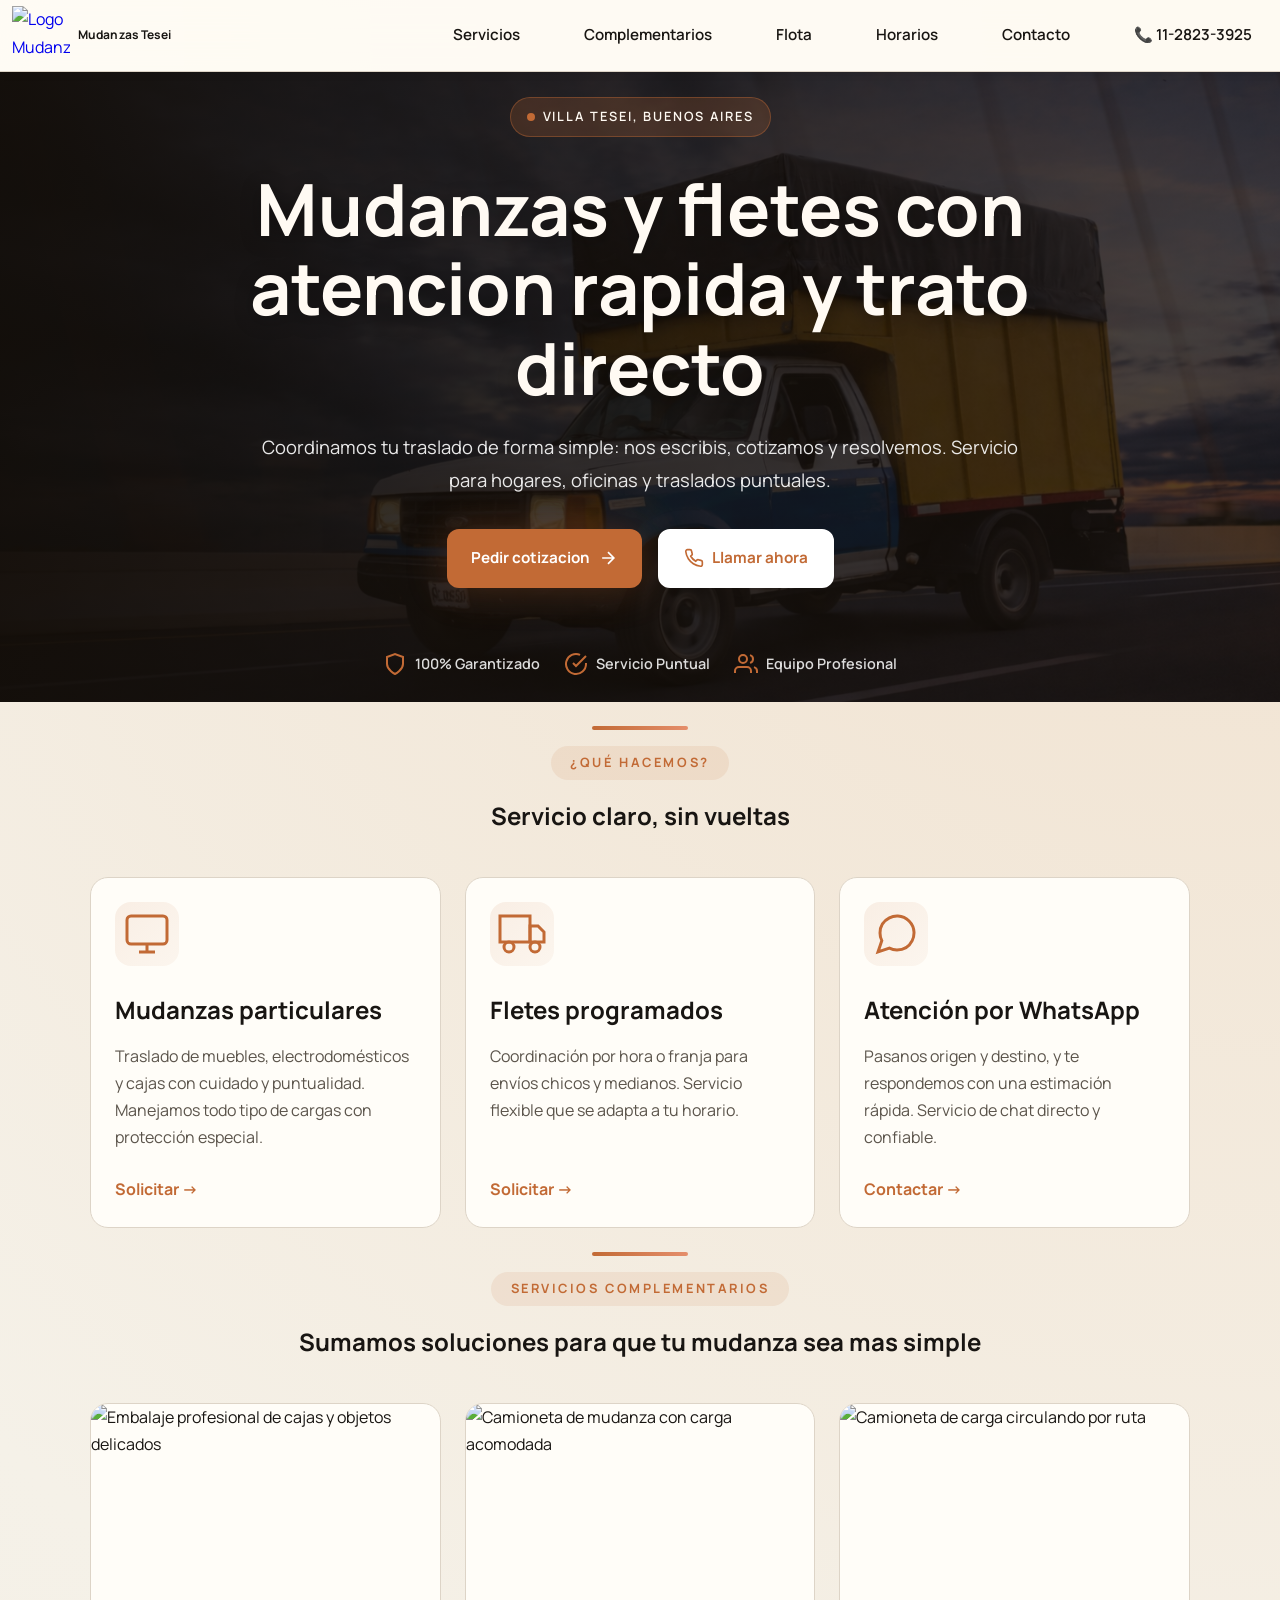
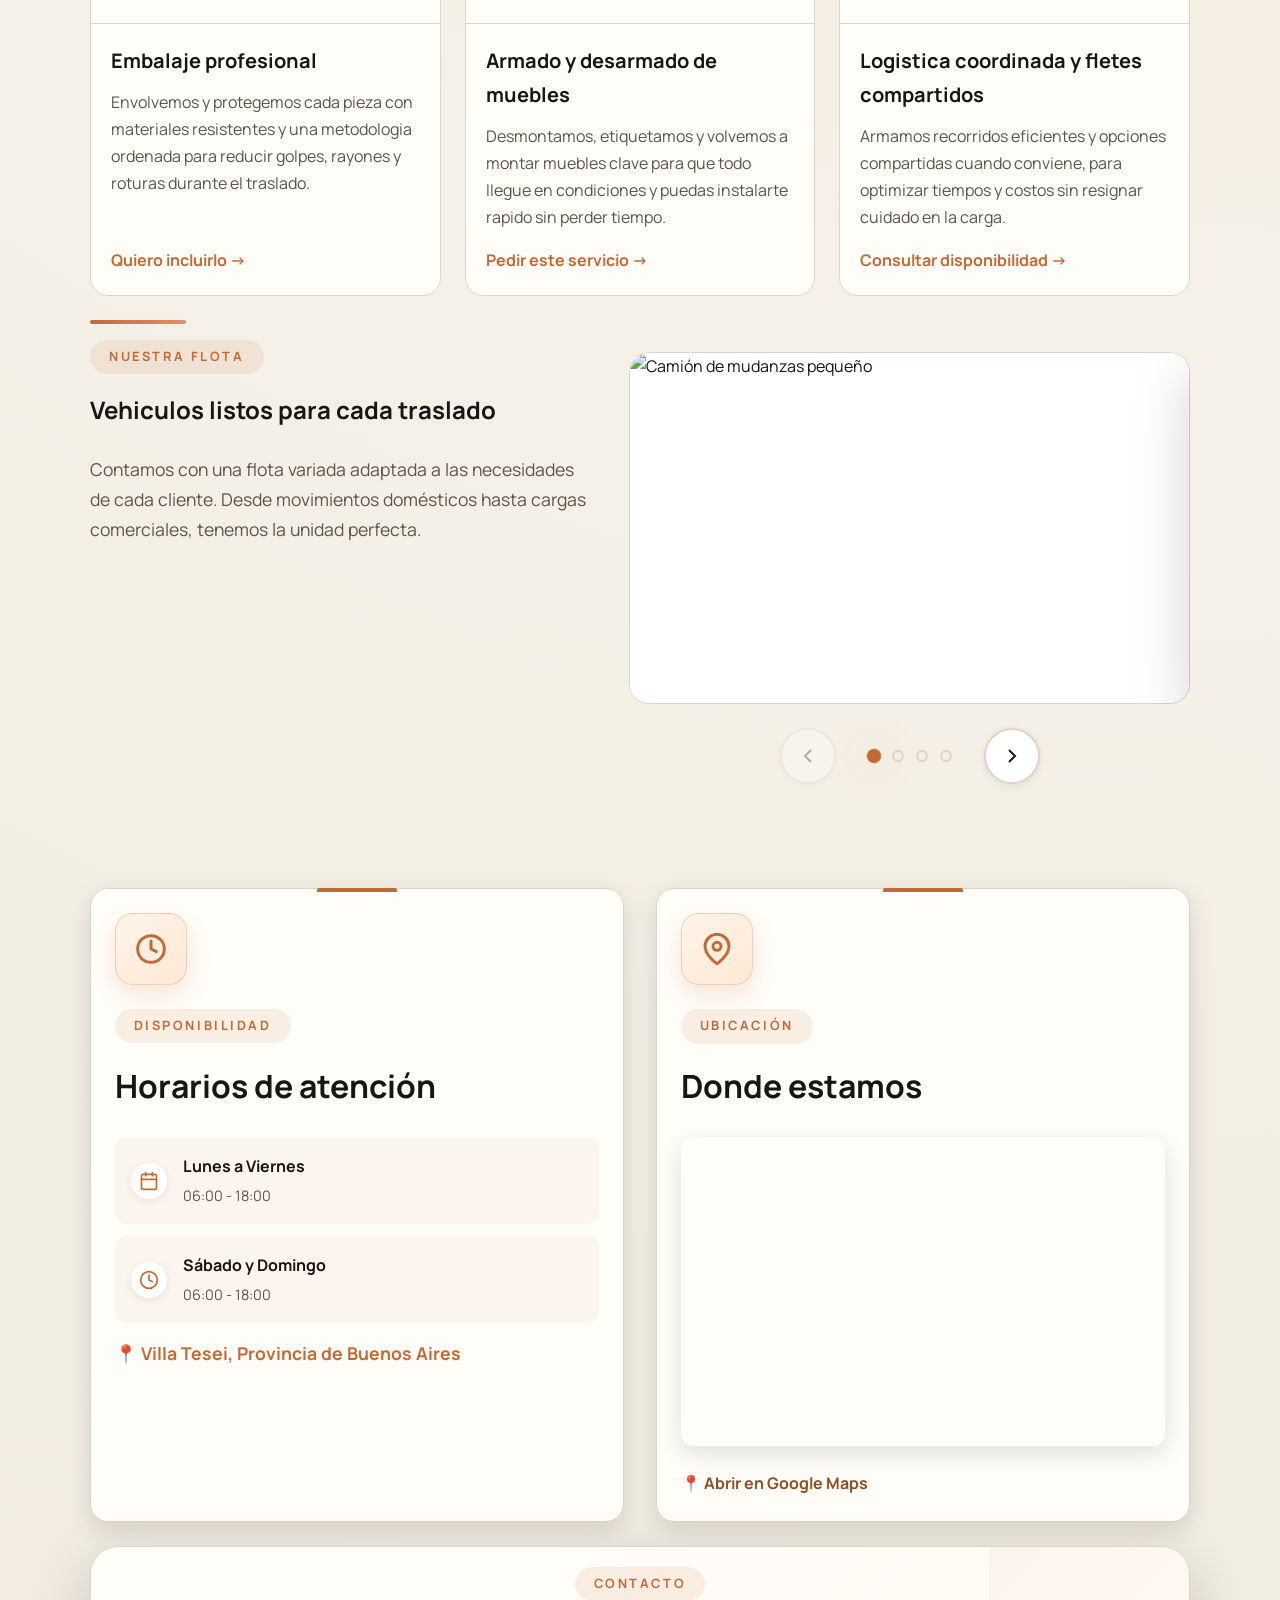
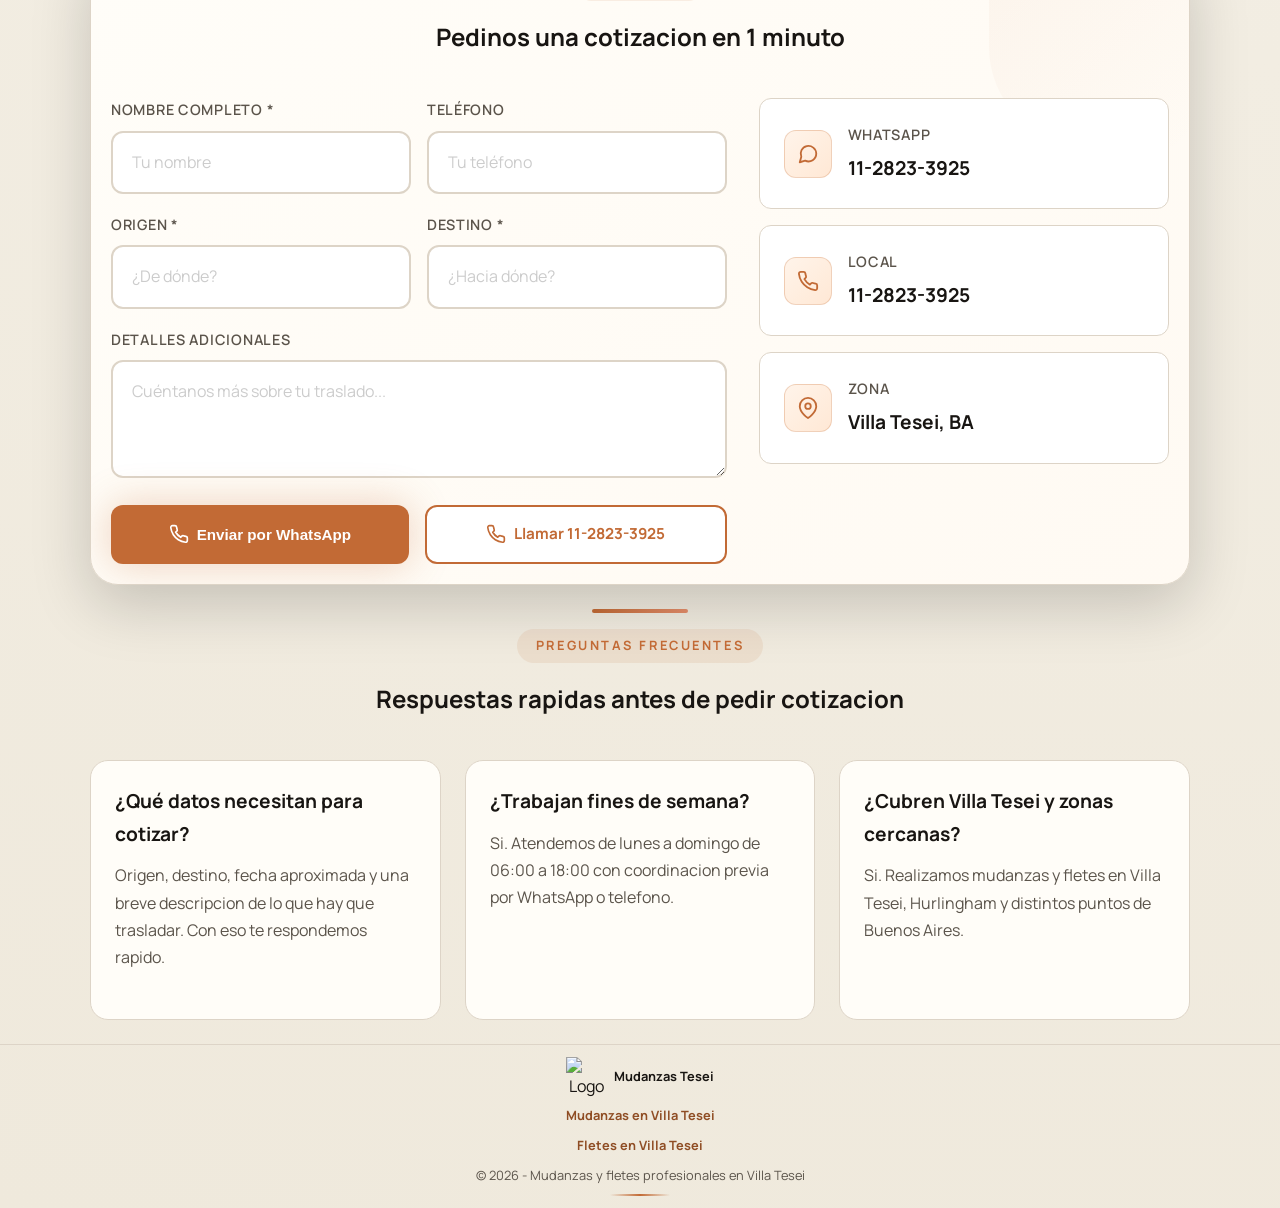
==== commit 1fb48c46: "Update index.html" ====
--- a/index.html
+++ b/index.html
@@ -145,7 +145,7 @@
       <section class="hero">
         <img
           class="hero-media"
-          src="./assets/bg.jpg"
+          src="./assets/2_.png"
           alt="Camion de mudanzas en servicio"
           width="1920"
           height="1080"
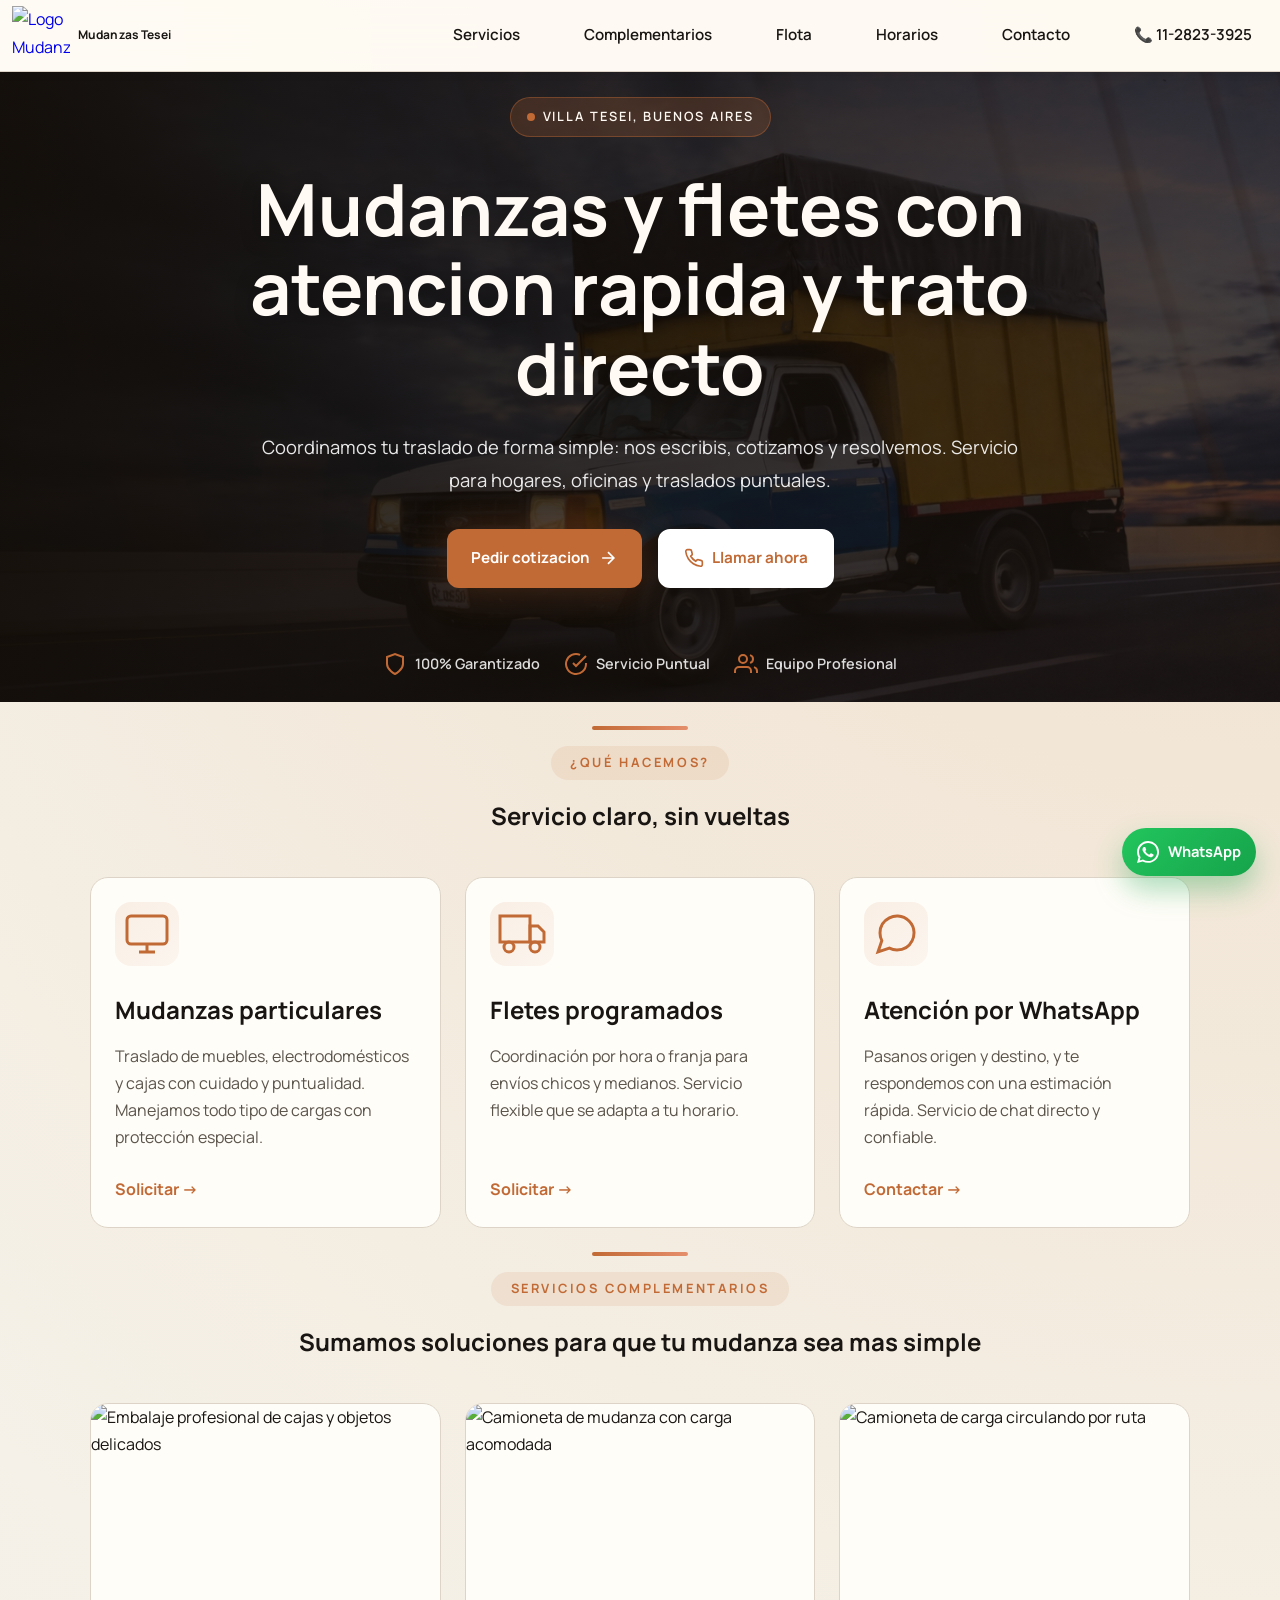
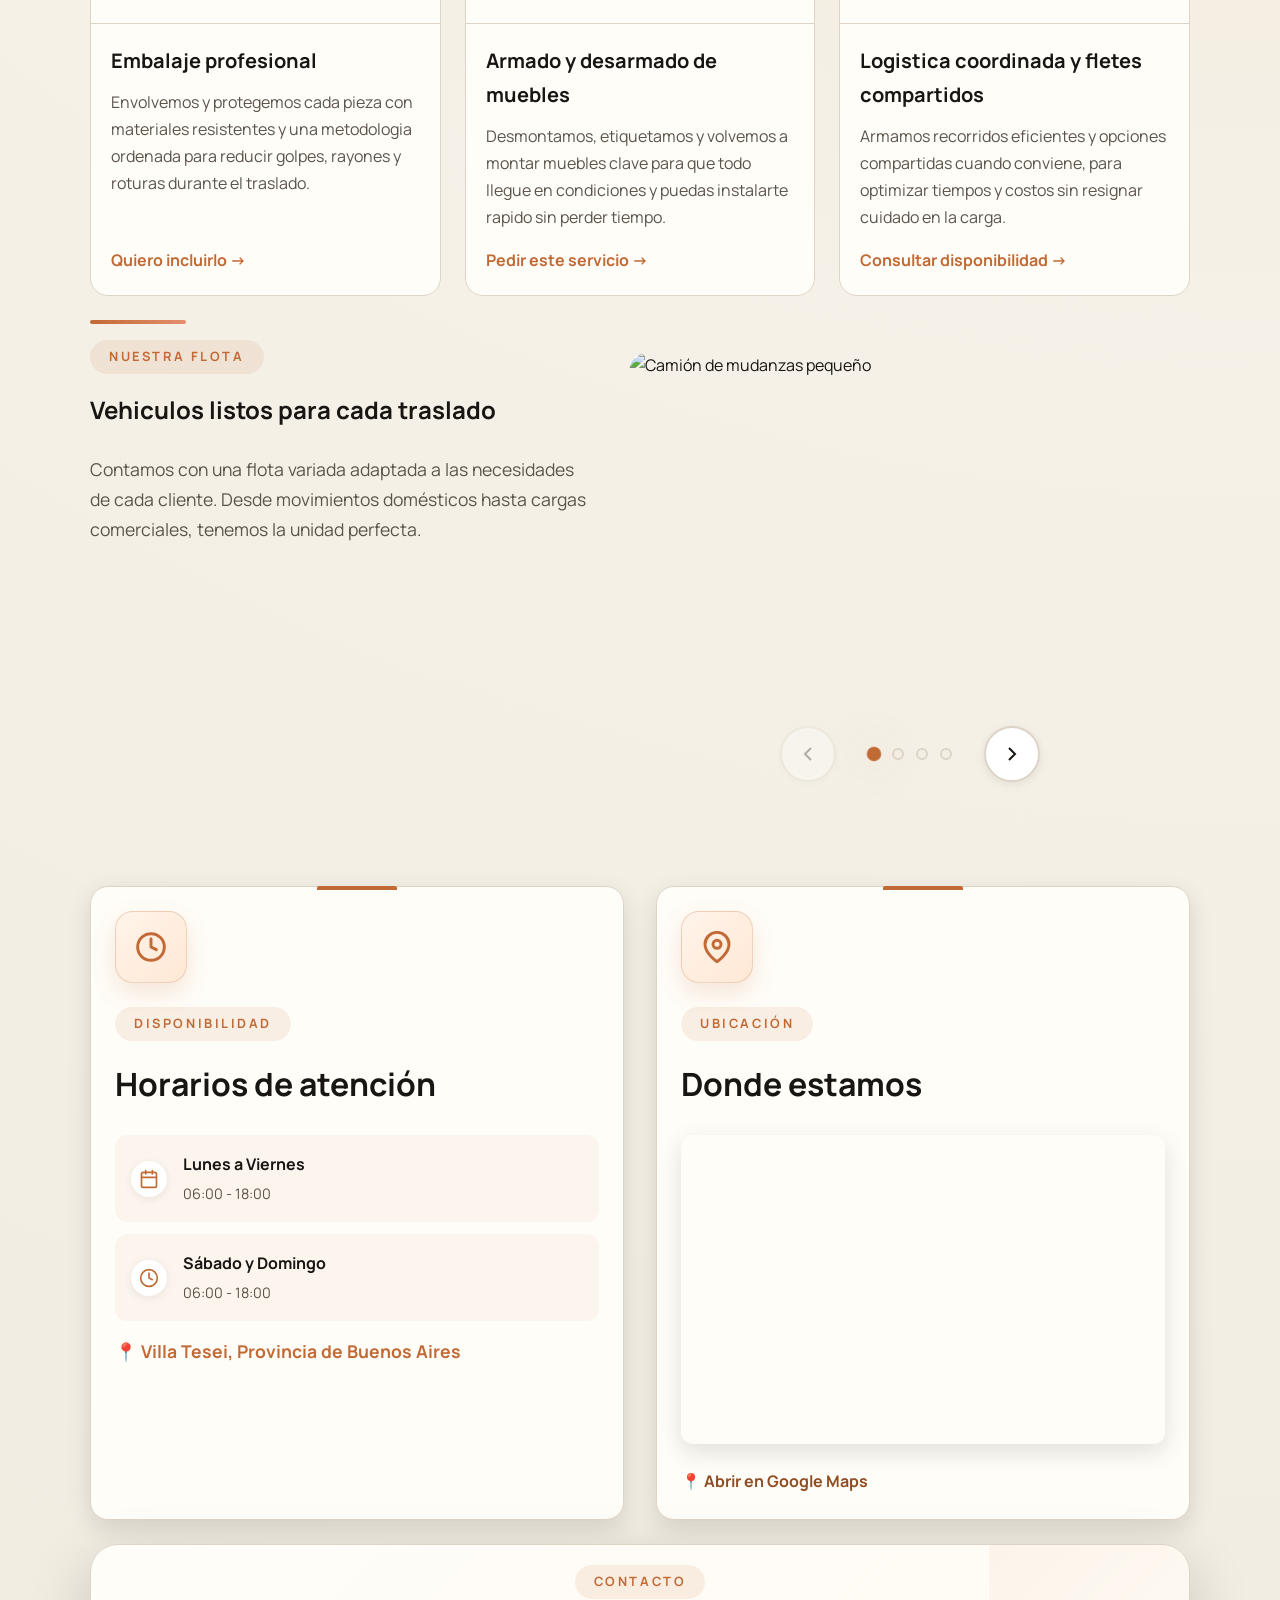
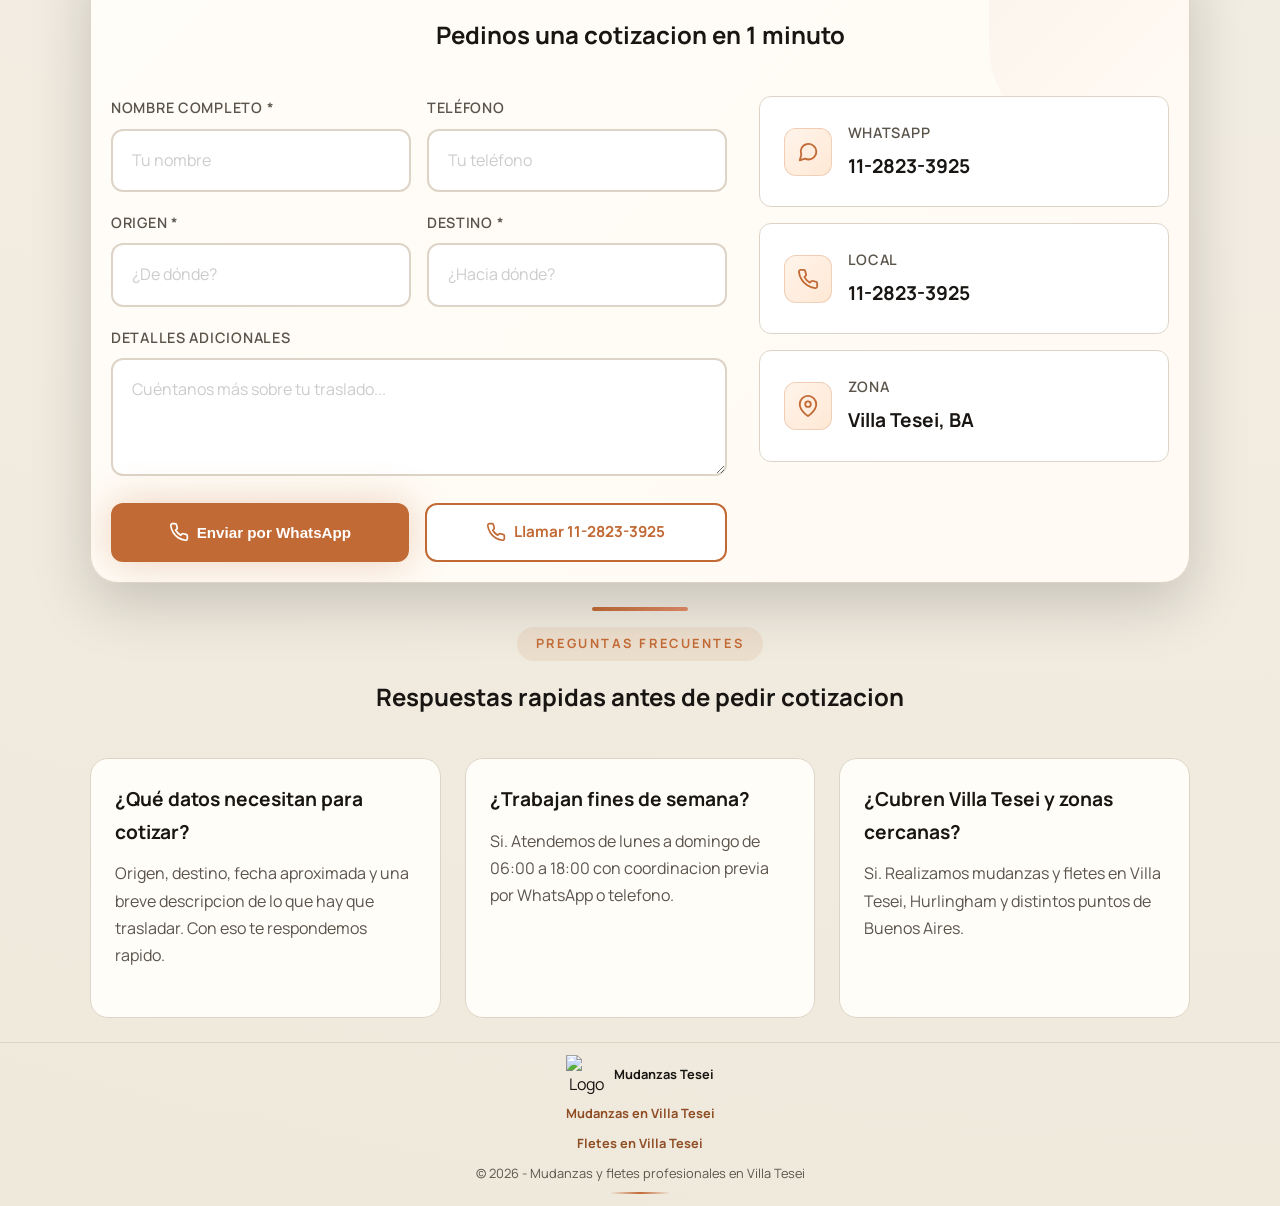
==== commit 66dfcb6d: "wp" ====
--- a/index.html
+++ b/index.html
@@ -557,6 +557,19 @@
       </section>
     </main>
 
+    <a
+      class="whatsapp-float"
+      href="https://wa.me/5491128233925?text=Hola%20Mudanzas%20Tesei%2C%20quiero%20pedir%20una%20cotizacion."
+      target="_blank"
+      rel="noopener noreferrer"
+      aria-label="Abrir WhatsApp para pedir cotizacion"
+    >
+      <svg width="22" height="22" viewBox="0 0 24 24" fill="none" aria-hidden="true">
+        <path fill="currentColor" d="M20.52 3.48A11.86 11.86 0 0 0 12.02 0C5.42 0 .05 5.37.05 11.97c0 2.11.55 4.17 1.59 5.98L0 24l6.21-1.63a11.95 11.95 0 0 0 5.81 1.49h.01c6.6 0 11.97-5.37 11.97-11.97 0-3.2-1.25-6.2-3.48-8.41Zm-8.5 18.36h-.01a9.9 9.9 0 0 1-5.05-1.39l-.36-.21-3.69.97.99-3.6-.23-.37a9.92 9.92 0 0 1-1.52-5.27c0-5.47 4.45-9.92 9.92-9.92 2.65 0 5.13 1.03 7 2.9a9.84 9.84 0 0 1 2.9 7c0 5.47-4.45 9.92-9.92 9.92Zm5.44-7.43c-.3-.15-1.77-.87-2.04-.97-.27-.1-.47-.15-.67.15-.2.3-.77.97-.95 1.17-.17.2-.35.22-.65.07-.3-.15-1.25-.46-2.38-1.47a8.94 8.94 0 0 1-1.65-2.05c-.17-.3-.02-.46.13-.6.13-.13.3-.35.45-.52.15-.17.2-.3.3-.5.1-.2.05-.37-.02-.52-.08-.15-.67-1.62-.92-2.22-.24-.58-.48-.5-.67-.5h-.57c-.2 0-.52.08-.8.37-.27.3-1.05 1.02-1.05 2.48 0 1.47 1.08 2.88 1.23 3.08.15.2 2.1 3.21 5.08 4.49.71.31 1.26.49 1.69.63.71.23 1.36.2 1.88.12.57-.09 1.77-.72 2.02-1.42.25-.7.25-1.3.17-1.42-.07-.12-.27-.2-.57-.35Z"/>
+      </svg>
+      <span>WhatsApp</span>
+    </a>
+
     <footer class="footer">
       <div class="footer-content">
         <div class="footer-brand">
--- a/styles.css
+++ b/styles.css
@@ -738,22 +738,21 @@
   position: relative;
   border-radius: 20px;
   overflow: hidden;
-  background: white;
-  box-shadow: var(--shadow-lg);
-  border: 1px solid var(--line);
-  transition: transform 0.3s ease, box-shadow 0.3s ease;
+  background: transparent;
+  box-shadow: none;
+  border: none;
+  transition: transform 0.3s ease;
 }
 
 .fleet-card:hover {
   transform: translateY(-8px);
-  box-shadow: 0 30px 60px rgba(194, 106, 53, 0.3);
 }
 
 .fleet-card img {
   width: 100%;
   height: 350px;
   object-fit: contain;
-  background: white;
+  background: transparent;
   display: block;
 }
 
@@ -1037,6 +1036,40 @@
   transform: translateX(5px);
 }
 
+/* Floating WhatsApp */
+.whatsapp-float {
+  position: fixed;
+  right: calc(clamp(12px, 2vw, 24px) + env(safe-area-inset-right));
+  bottom: calc(clamp(12px, 2vw, 24px) + env(safe-area-inset-bottom));
+  z-index: 1200;
+  display: inline-flex;
+  align-items: center;
+  gap: 0.55rem;
+  padding: 0.72rem 0.95rem;
+  border-radius: 999px;
+  background: linear-gradient(135deg, #22c55e, #16a34a);
+  color: #fff;
+  text-decoration: none;
+  font-weight: 700;
+  font-size: 0.92rem;
+  box-shadow: 0 14px 28px rgba(22, 163, 74, 0.35);
+  transition: transform 0.2s ease, box-shadow 0.2s ease;
+}
+
+.whatsapp-float:hover {
+  transform: translateY(-2px);
+  box-shadow: 0 18px 34px rgba(22, 163, 74, 0.42);
+}
+
+.whatsapp-float:focus-visible {
+  outline: 2px solid #14532d;
+  outline-offset: 2px;
+}
+
+.whatsapp-float svg {
+  display: block;
+}
+
 /* Contact Section */
 .contact-wrapper {
   background: linear-gradient(135deg, var(--surface) 0%, #fffaf3 100%);
@@ -1323,7 +1356,7 @@
 
   .fleet-card img {
     height: 280px;
-    background: white;
+    background: transparent;
   }
 
   .fleet-card h3 {
@@ -1595,7 +1628,7 @@
 
   .fleet-card img {
     height: 220px;
-    background: white;
+    background: transparent;
   }
 
   .carousel-nav {
@@ -1688,7 +1721,7 @@
 
   .fleet-card img {
     height: 200px;
-    background: white;
+    background: transparent;
   }
 
   .carousel-nav {
@@ -1708,6 +1741,18 @@
   .contact-wrapper {
     padding: 1rem;
   }
+
+  .whatsapp-float {
+    width: 54px;
+    height: 54px;
+    border-radius: 50%;
+    padding: 0;
+    justify-content: center;
+  }
+
+  .whatsapp-float span {
+    display: none;
+  }
 }
 
 @media (max-width: 380px) {
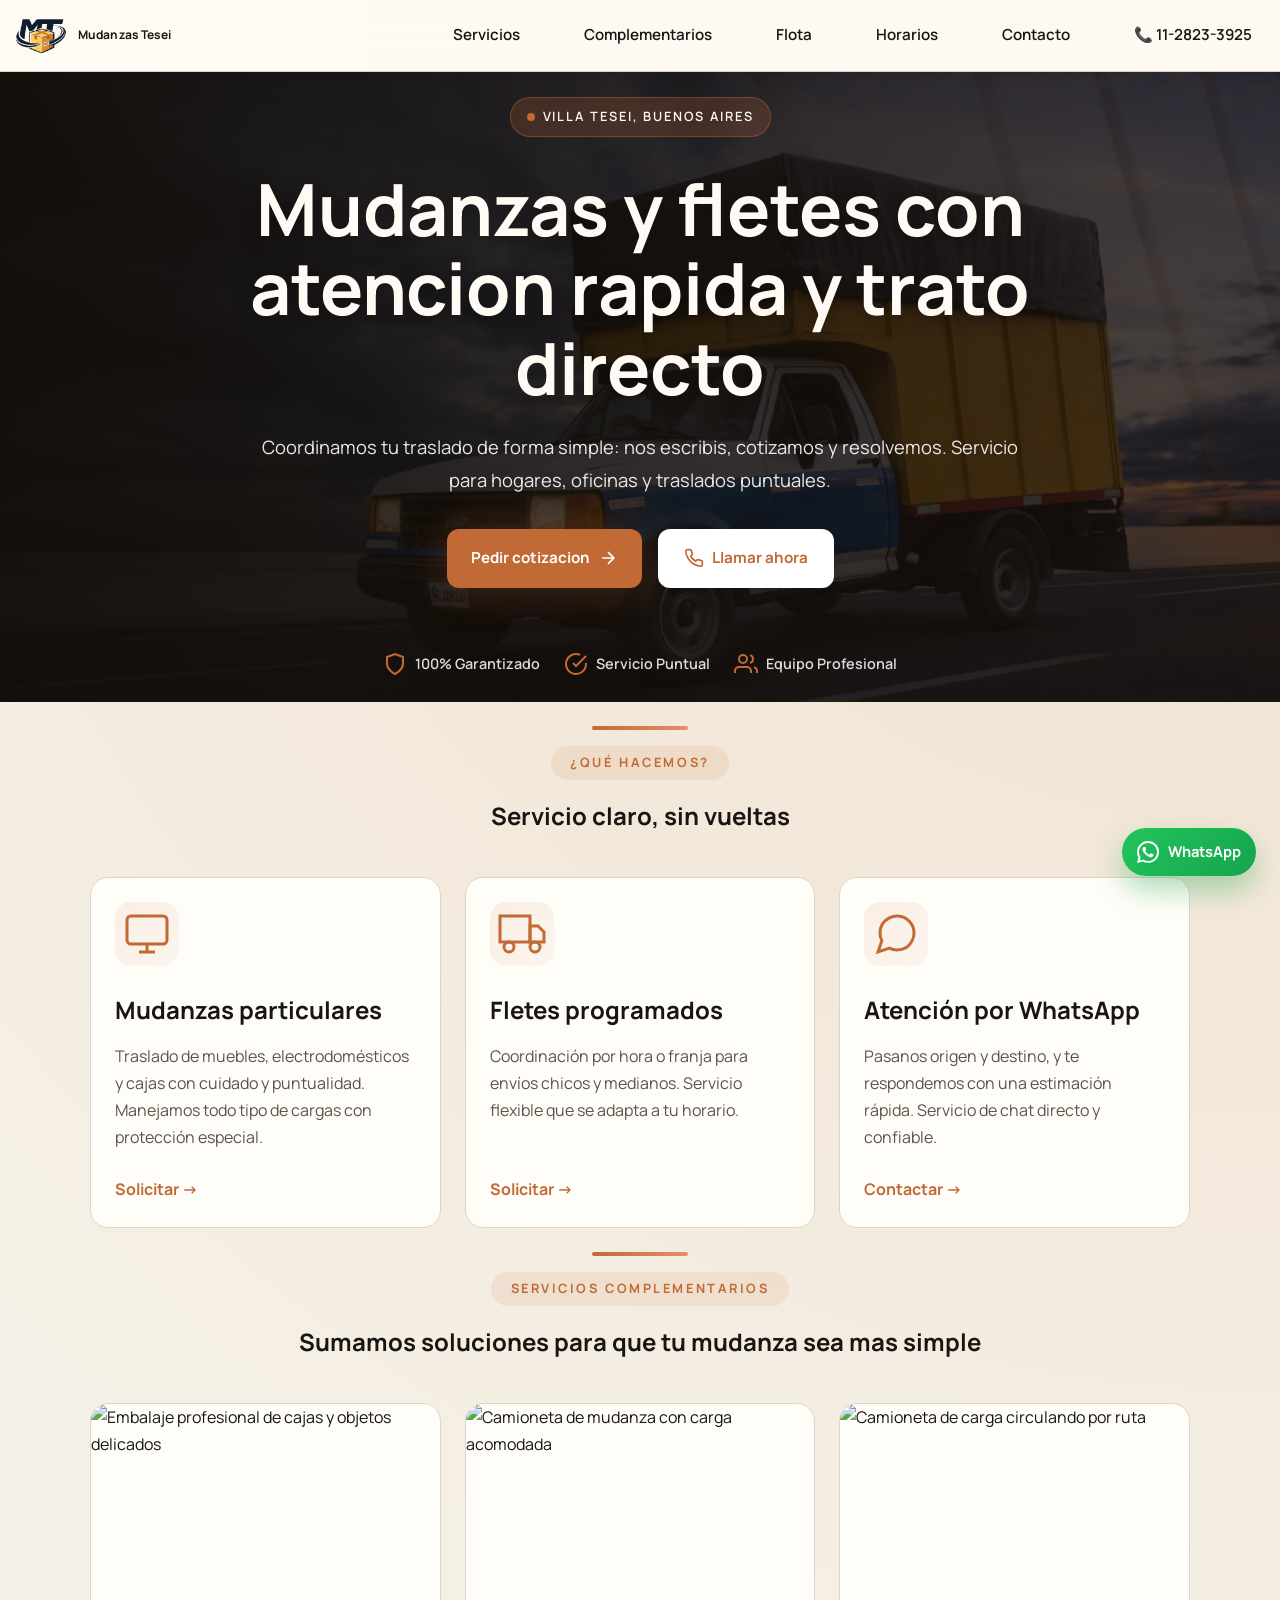
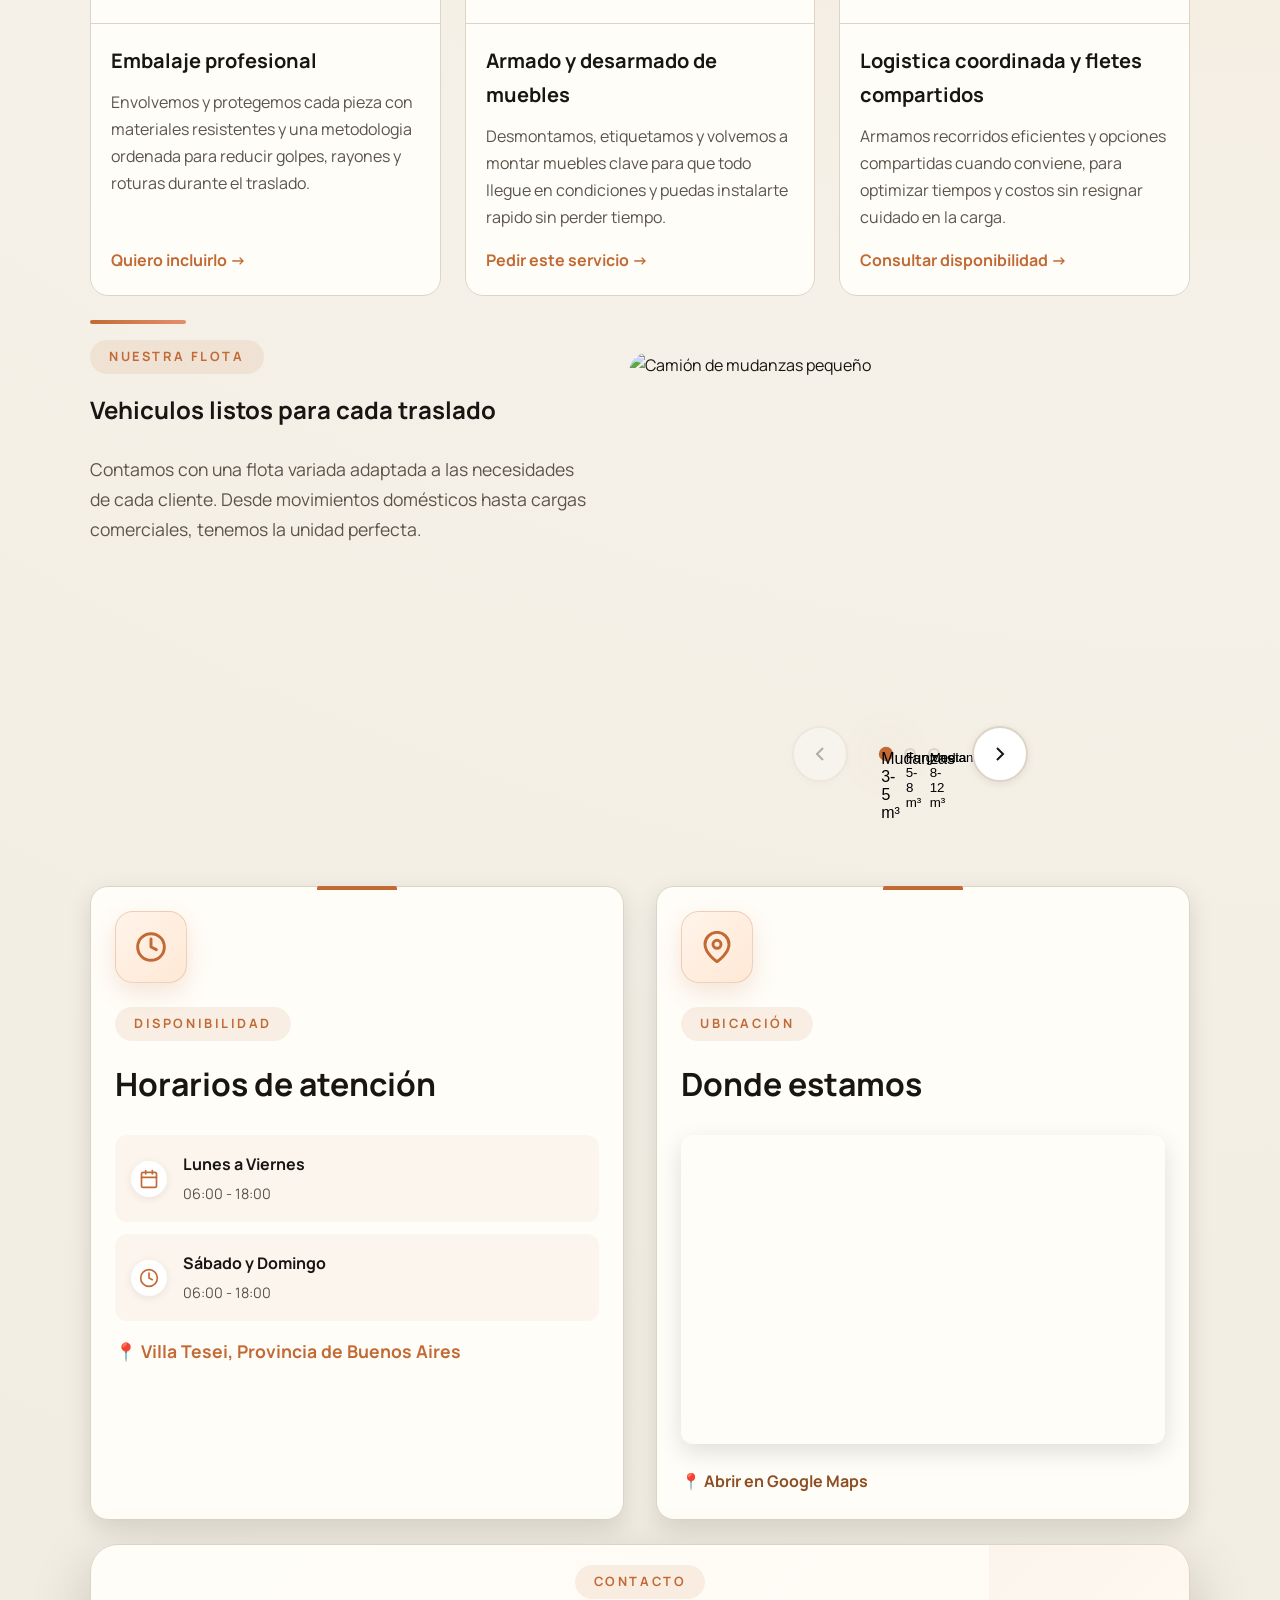
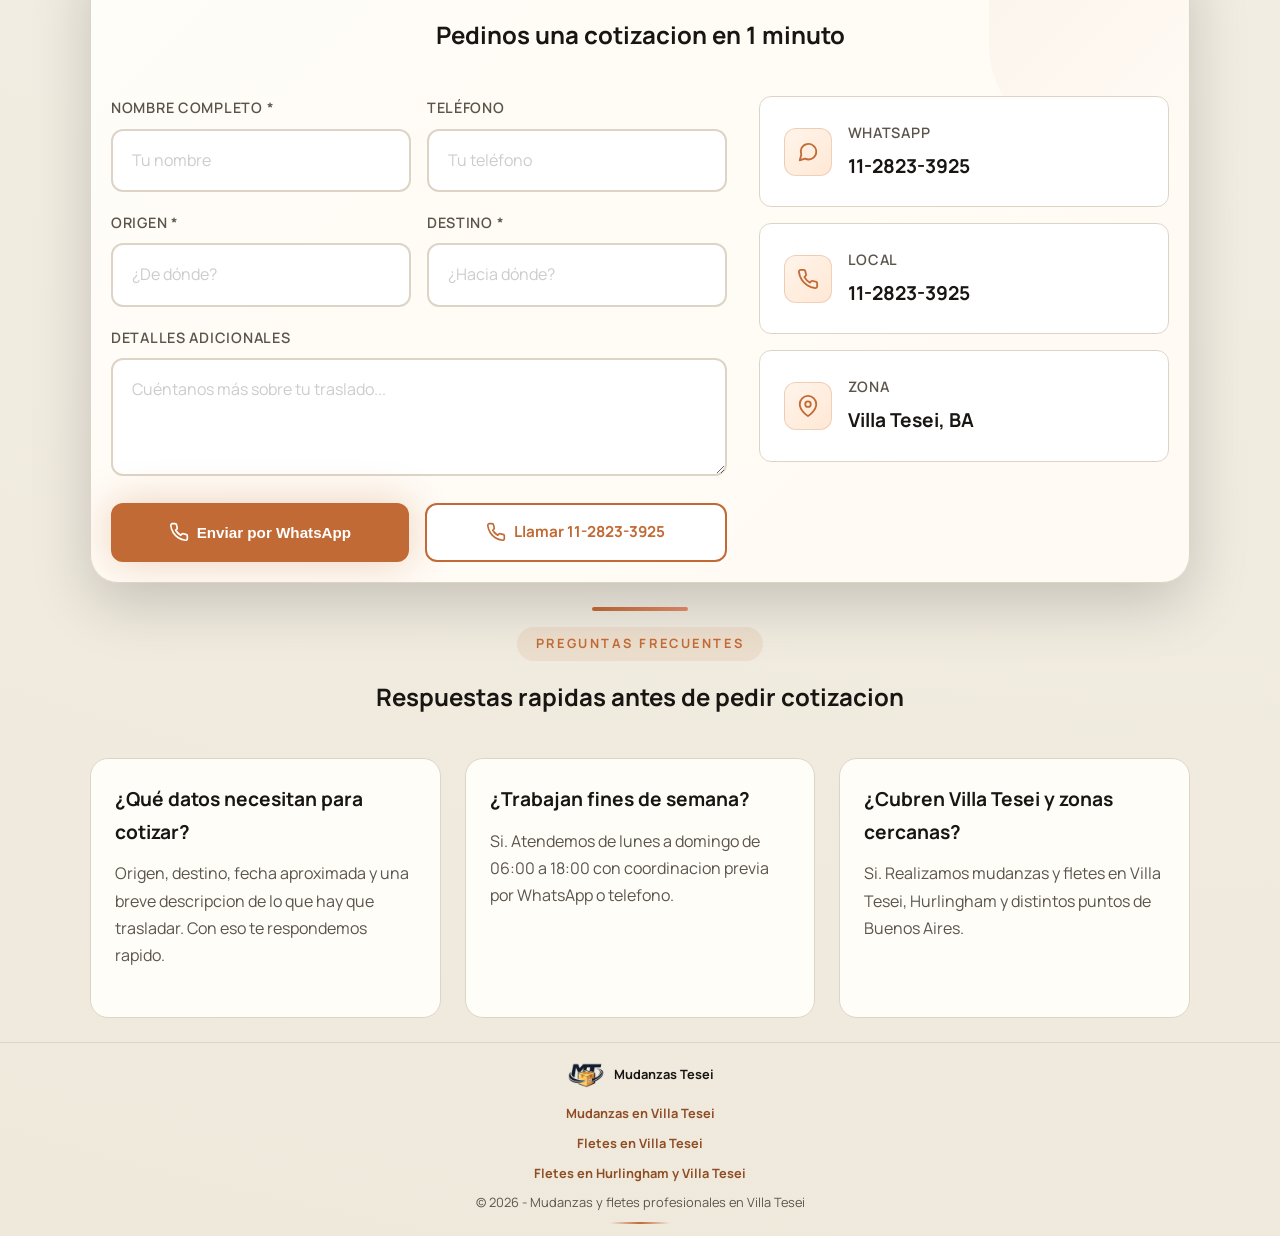
==== commit 0669e66f: "a" ====
--- a/index.html
+++ b/index.html
@@ -5,27 +5,27 @@
     <meta name="viewport" content="width=device-width, initial-scale=1.0" />
     <meta
       name="description"
-      content="Mudanzas Tesei - Mudanzas y fletes en Villa Tesei. Atencion rapida por WhatsApp, flota propia y cobertura en Buenos Aires. Servicio profesional y seguro."
+      content="Mudanzas y fletes en Villa Tesei con cotizacion por WhatsApp en minutos. Flota propia, atencion de lunes a domingo y cobertura en zona oeste de Buenos Aires."
     />
     <link rel="canonical" href="https://www.mudanzastesei.com/" />
     <meta name="robots" content="index,follow,max-image-preview:large" />
     <meta property="og:type" content="website" />
     <meta property="og:locale" content="es_AR" />
     <meta property="og:site_name" content="Mudanzas Tesei" />
-    <meta property="og:title" content="Mudanzas Tesei | Mudanzas y Fletes | Villa Tesei" />
-    <meta property="og:description" content="Mudanzas y fletes en Villa Tesei con atencion rapida por WhatsApp. Flota propia y cobertura en Buenos Aires." />
+    <meta property="og:title" content="Mudanzas Tesei | Cotizacion por WhatsApp en Minutos" />
+    <meta property="og:description" content="Mudanzas y fletes en Villa Tesei con respuesta rapida, flota propia y cobertura en zona oeste." />
     <meta property="og:url" content="https://www.mudanzastesei.com/" />
     <meta property="og:image" content="https://www.mudanzastesei.com/assets/logo.png" />
     <meta name="twitter:card" content="summary_large_image" />
-    <meta name="twitter:title" content="Mudanzas Tesei | Mudanzas y Fletes | Villa Tesei" />
-    <meta name="twitter:description" content="Mudanzas y fletes en Villa Tesei con atencion rapida por WhatsApp." />
+    <meta name="twitter:title" content="Mudanzas Tesei | Cotizacion por WhatsApp en Minutos" />
+    <meta name="twitter:description" content="Mudanzas y fletes en Villa Tesei con respuesta rapida y atencion directa." />
     <meta name="twitter:image" content="https://www.mudanzastesei.com/assets/logo.png" />
     <meta name="theme-color" content="#c26a35" />
     <link rel="icon" href="./favicon.ico" sizes="any" />
-    <link rel="icon" type="image/png" href="./favicon.png" />
+    <link rel="icon" type="image/png" href="./favicon-120x120.png" sizes="120x120" />
     <link rel="shortcut icon" href="./favicon.ico" />
-    <link rel="apple-touch-icon" href="./apple-touch-icon.png" />
-    <title>Mudanzas Tesei | Mudanzas y Fletes | Villa Tesei</title>
+    <link rel="apple-touch-icon" href="./apple-touch-icon.png" sizes="180x180" />
+    <title>Mudanzas Tesei | Cotizacion por WhatsApp en Minutos</title>
     <link rel="preconnect" href="https://fonts.googleapis.com" />
     <link rel="preconnect" href="https://fonts.gstatic.com" crossorigin />
     <link rel="preload" as="image" href="./assets/bg.jpg" />
@@ -114,6 +114,18 @@
                 }
               }
             ]
+          },
+          {
+            "@type": "BreadcrumbList",
+            "@id": "https://www.mudanzastesei.com/#breadcrumb",
+            "itemListElement": [
+              {
+                "@type": "ListItem",
+                "position": 1,
+                "name": "Inicio",
+                "item": "https://www.mudanzastesei.com/"
+              }
+            ]
           }
         ]
       }
@@ -308,41 +320,52 @@
               <div class="carousel-track">
                 <div class="carousel-slide">
                   <div class="fleet-card">
-                    <img src="./assets/image1.png" alt="Camión de mudanzas pequeño" loading="lazy" width="600" height="350" decoding="async" />
+                    <div class="fleet-stage">
+                      <img src="./assets/image1.png" alt="Camión de mudanzas pequeño" loading="lazy" width="600" height="350" decoding="async" />
+                    </div>
                     <div class="fleet-content">
+                      <span class="fleet-kicker">Unidad 01</span>
                       <h3>Camión de mudanzas</h3>
-                      <p>Ideal para mudanzas pequeñas y medianas</p>
-                      <span class="fleet-badge">Capacidad: 3-5 m³</span>
+                      <p>Configuracion agil para traslados residenciales en la zona.</p>
+                      <ul class="fleet-specs">
+                        <li>Capacidad: 3-5 m³</li>
+                        <li>Ideal para: deptos y mudanzas parciales</li>
+                        <li>Cobertura: Villa Tesei y alrededores</li>
+                      </ul>
                     </div>
                   </div>
                 </div>
                 <div class="carousel-slide">
                   <div class="fleet-card">
-                    <img src="./assets/image2.png" alt="Furgoneta de carga" loading="lazy" width="600" height="350" decoding="async" />
+                    <div class="fleet-stage">
+                      <img src="./assets/image2.png" alt="Furgoneta de carga" loading="lazy" width="600" height="350" decoding="async" />
+                    </div>
                     <div class="fleet-content">
+                      <span class="fleet-kicker">Unidad 02</span>
                       <h3>Furgoneta de carga</h3>
-                      <p>Perfecta para fletes programados</p>
-                      <span class="fleet-badge">Capacidad: 5-8 m³</span>
+                      <p>Versatil para entregas puntuales y recorridos de corta distancia.</p>
+                      <ul class="fleet-specs">
+                        <li>Capacidad: 5-8 m³</li>
+                        <li>Ideal para: fletes por franja horaria</li>
+                        <li>Cobertura: Hurlingham y Villa Tesei</li>
+                      </ul>
                     </div>
                   </div>
                 </div>
                 <div class="carousel-slide">
                   <div class="fleet-card">
-                    <img src="./assets/image3.png" alt="Camión mediano" loading="lazy" width="600" height="350" decoding="async" />
+                    <div class="fleet-stage">
+                      <img src="./assets/image3.png" alt="Camión mediano" loading="lazy" width="600" height="350" decoding="async" />
+                    </div>
                     <div class="fleet-content">
+                      <span class="fleet-kicker">Unidad 03</span>
                       <h3>Camión mediano</h3>
-                      <p>Ideal para mudanzas completas</p>
-                      <span class="fleet-badge">Capacidad: 8-12 m³</span>
-                    </div>
-                  </div>
-                </div>
-                <div class="carousel-slide">
-                  <div class="fleet-card">
-                    <img src="./assets/image4.png" alt="Camión grande" loading="lazy" width="600" height="350" decoding="async" />
-                    <div class="fleet-content">
-                      <h3>Camión grande</h3>
-                      <p>Carga comercial y muy pesada</p>
-                      <span class="fleet-badge">Capacidad: 15+ m³</span>
+                      <p>Balance ideal entre volumen y maniobrabilidad para hogares completos.</p>
+                      <ul class="fleet-specs">
+                        <li>Capacidad: 8-12 m³</li>
+                        <li>Ideal para: mudanzas familiares</li>
+                        <li>Cobertura: zona oeste de Buenos Aires</li>
+                      </ul>
                     </div>
                   </div>
                 </div>
@@ -355,10 +378,18 @@
                 </svg>
               </button>
               <div class="carousel-dots">
-                <button type="button" class="carousel-dot" aria-label="Slide 1" data-index="0"></button>
-                <button type="button" class="carousel-dot" aria-label="Slide 2" data-index="1"></button>
-                <button type="button" class="carousel-dot" aria-label="Slide 3" data-index="2"></button>
-                <button type="button" class="carousel-dot" aria-label="Slide 4" data-index="3"></button>
+                <button type="button" class="carousel-dot" aria-label="Camión de mudanzas" data-index="0">
+                  <span class="dot-name">Mudanzas</span>
+                  <span class="dot-meta">3-5 m³</span>
+                </button>
+                <button type="button" class="carousel-dot" aria-label="Furgoneta de carga" data-index="1">
+                  <span class="dot-name">Furgoneta</span>
+                  <span class="dot-meta">5-8 m³</span>
+                </button>
+                <button type="button" class="carousel-dot" aria-label="Camión mediano" data-index="2">
+                  <span class="dot-name">Mediano</span>
+                  <span class="dot-meta">8-12 m³</span>
+                </button>
               </div>
               <button type="button" class="carousel-btn carousel-btn-next" aria-label="Siguiente">
                 <svg width="24" height="24" viewBox="0 0 24 24" fill="none" stroke="currentColor" stroke-width="2">
@@ -578,6 +609,7 @@
         </div>
         <p><a class="footer-link" href="./mudanzas-villa-tesei.html">Mudanzas en Villa Tesei</a></p>
         <p><a class="footer-link" href="./fletes-villa-tesei.html">Fletes en Villa Tesei</a></p>
+        <p><a class="footer-link" href="./fletes-hurlingham-villa-tesei.html">Fletes en Hurlingham y Villa Tesei</a></p>
         <p>© <span id="year"></span> - Mudanzas y fletes profesionales en Villa Tesei</p>
       </div>
       <div class="footer-decorations">
